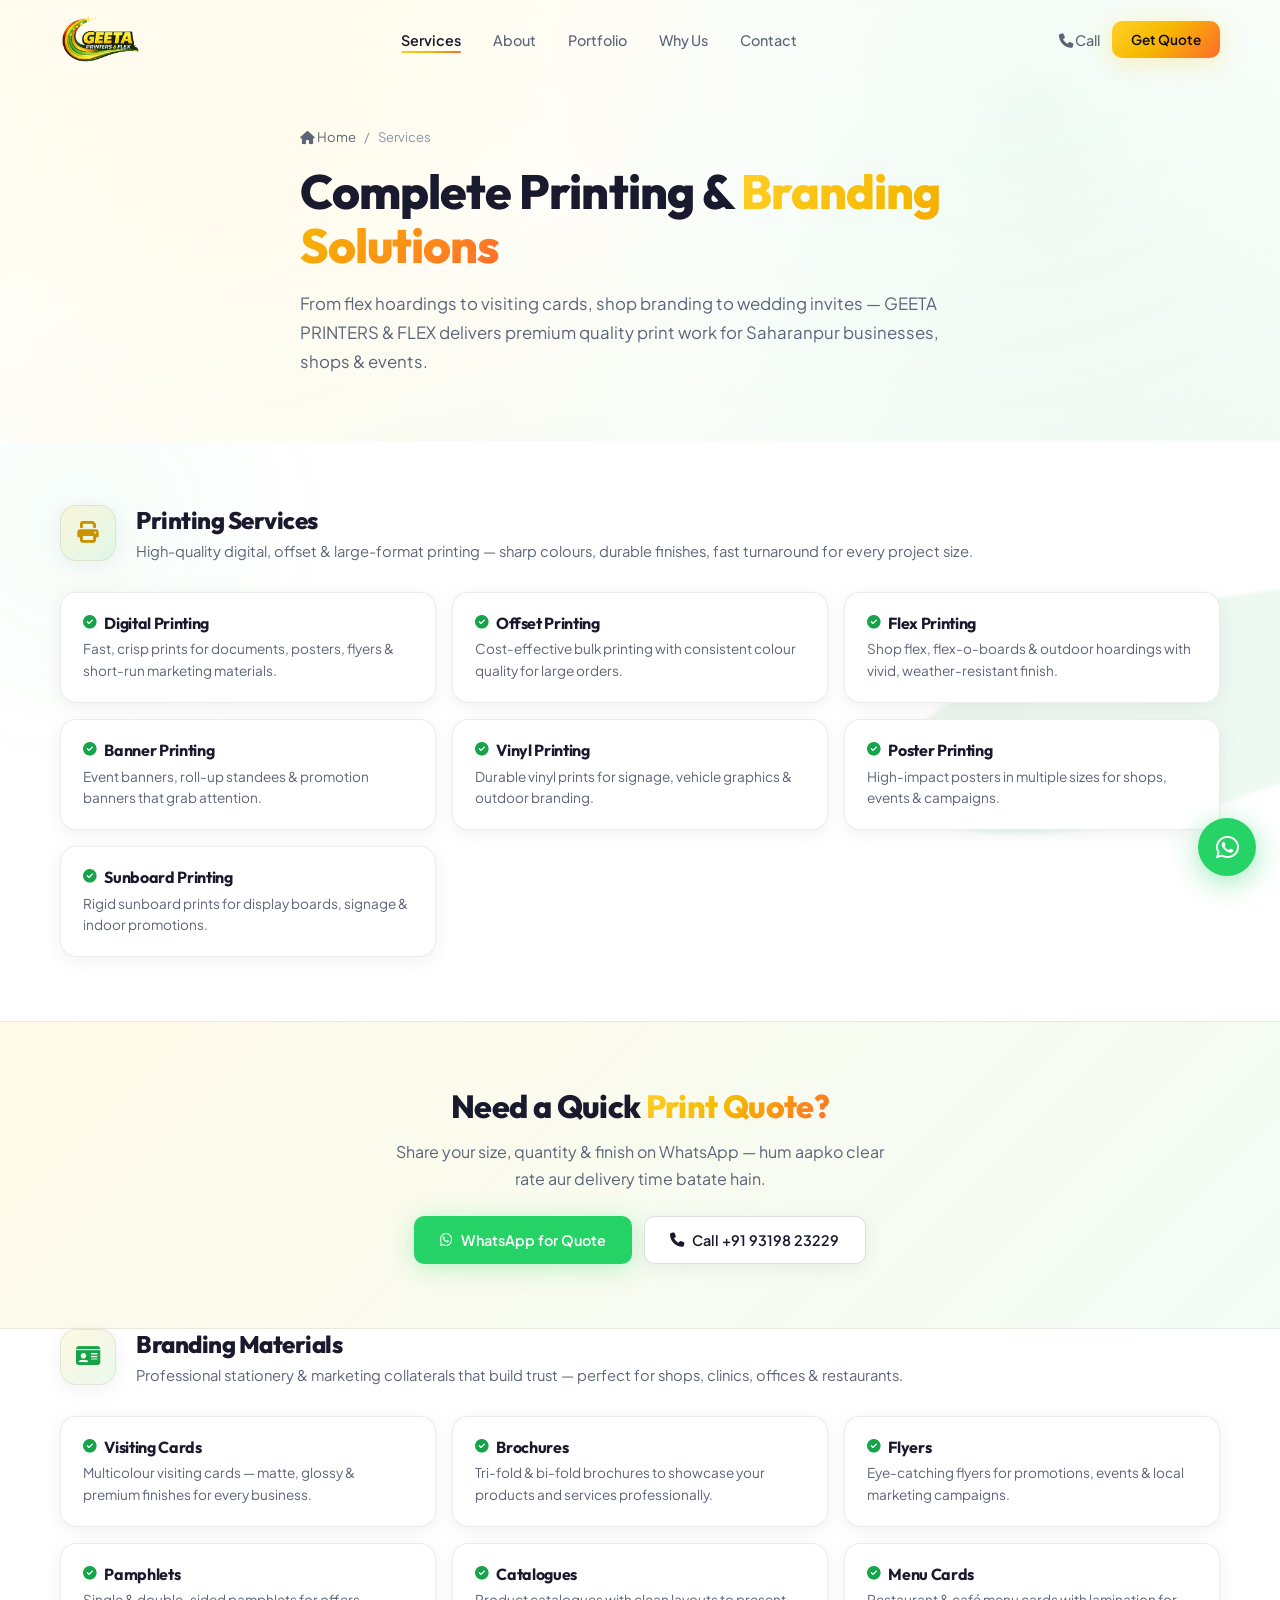
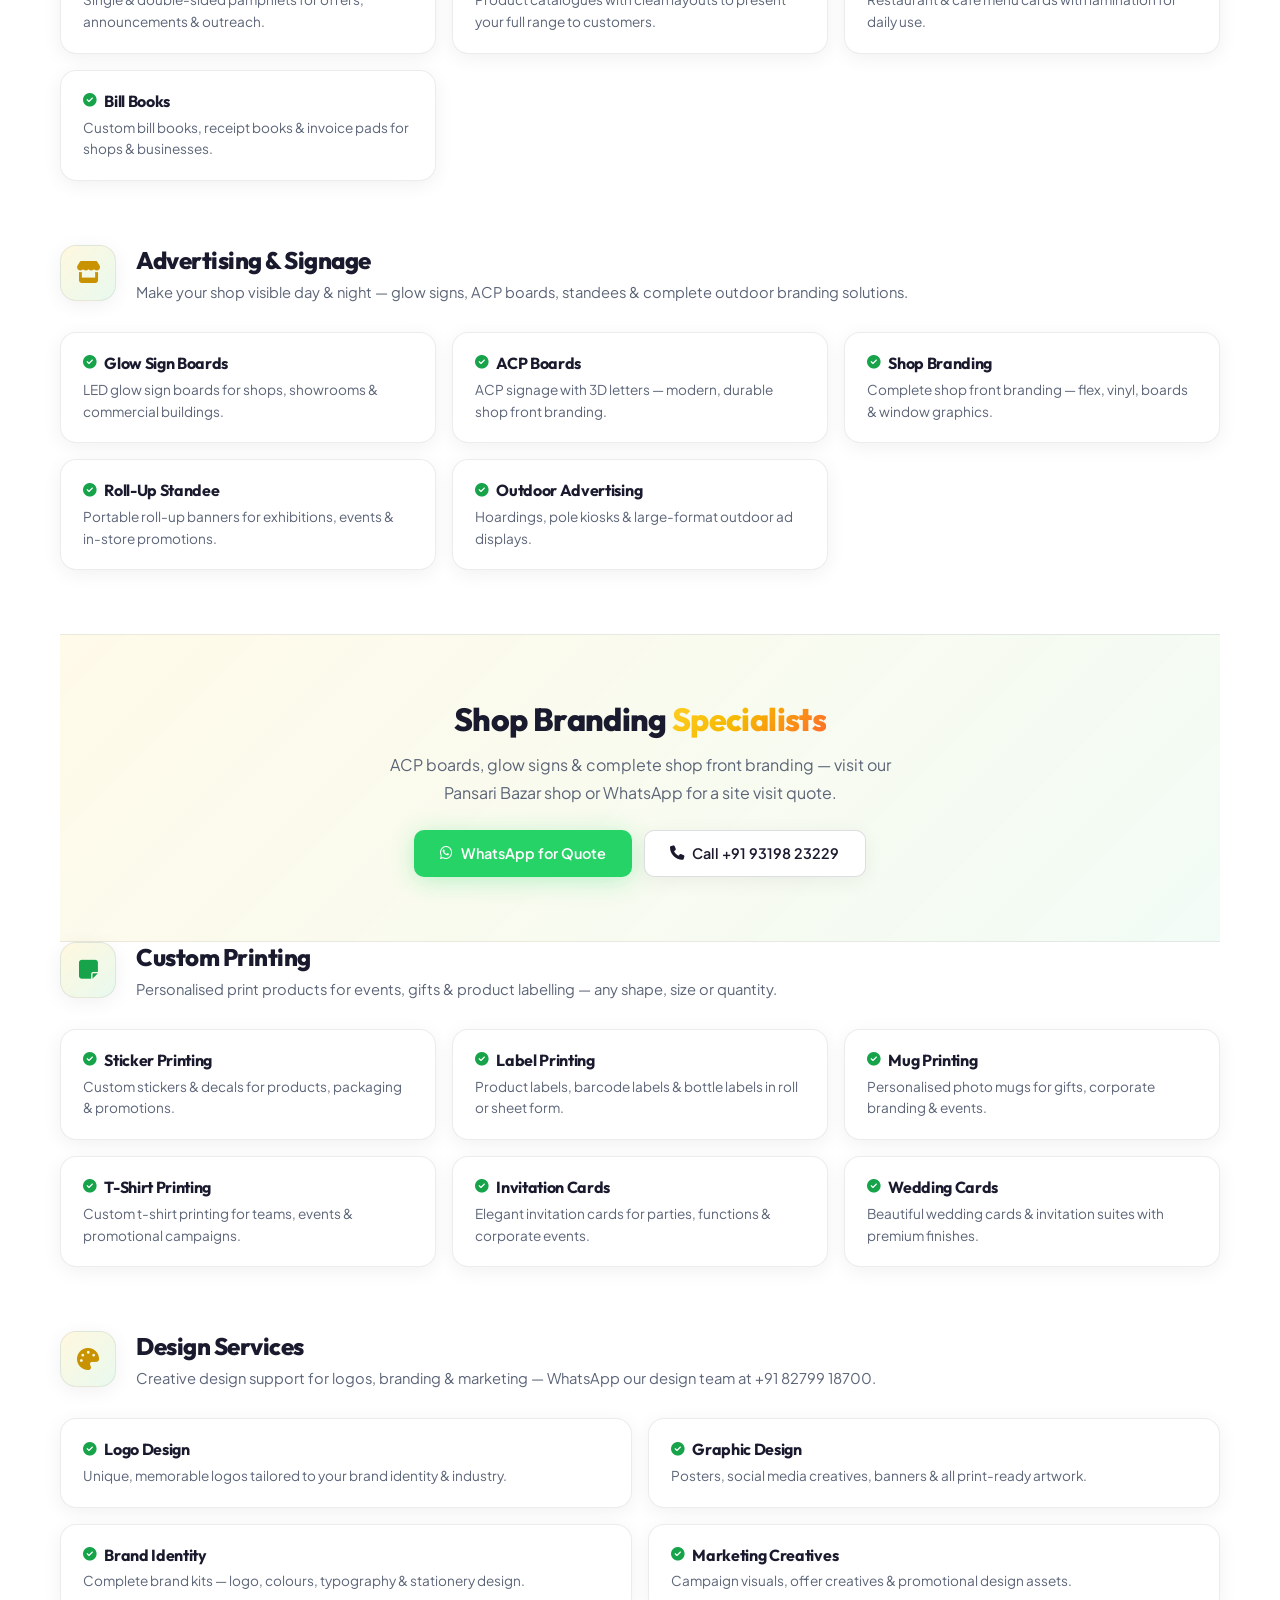
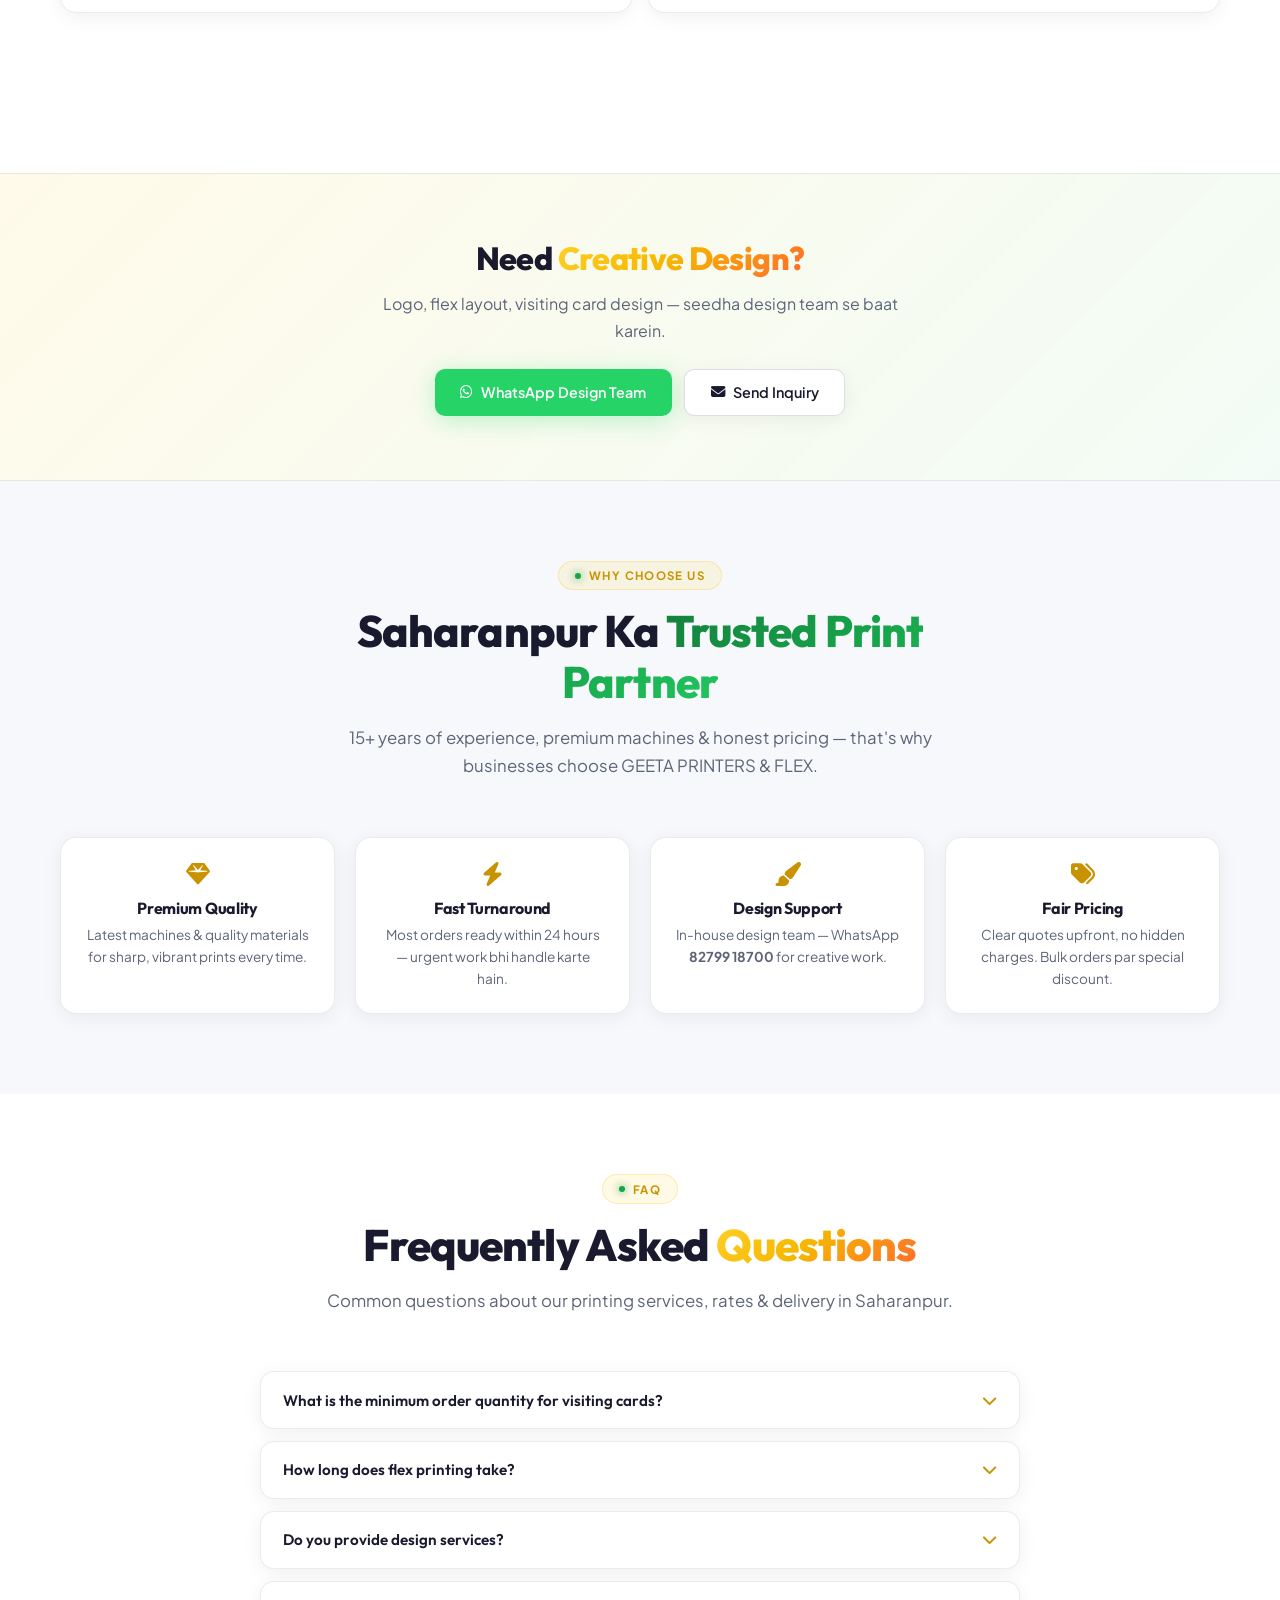
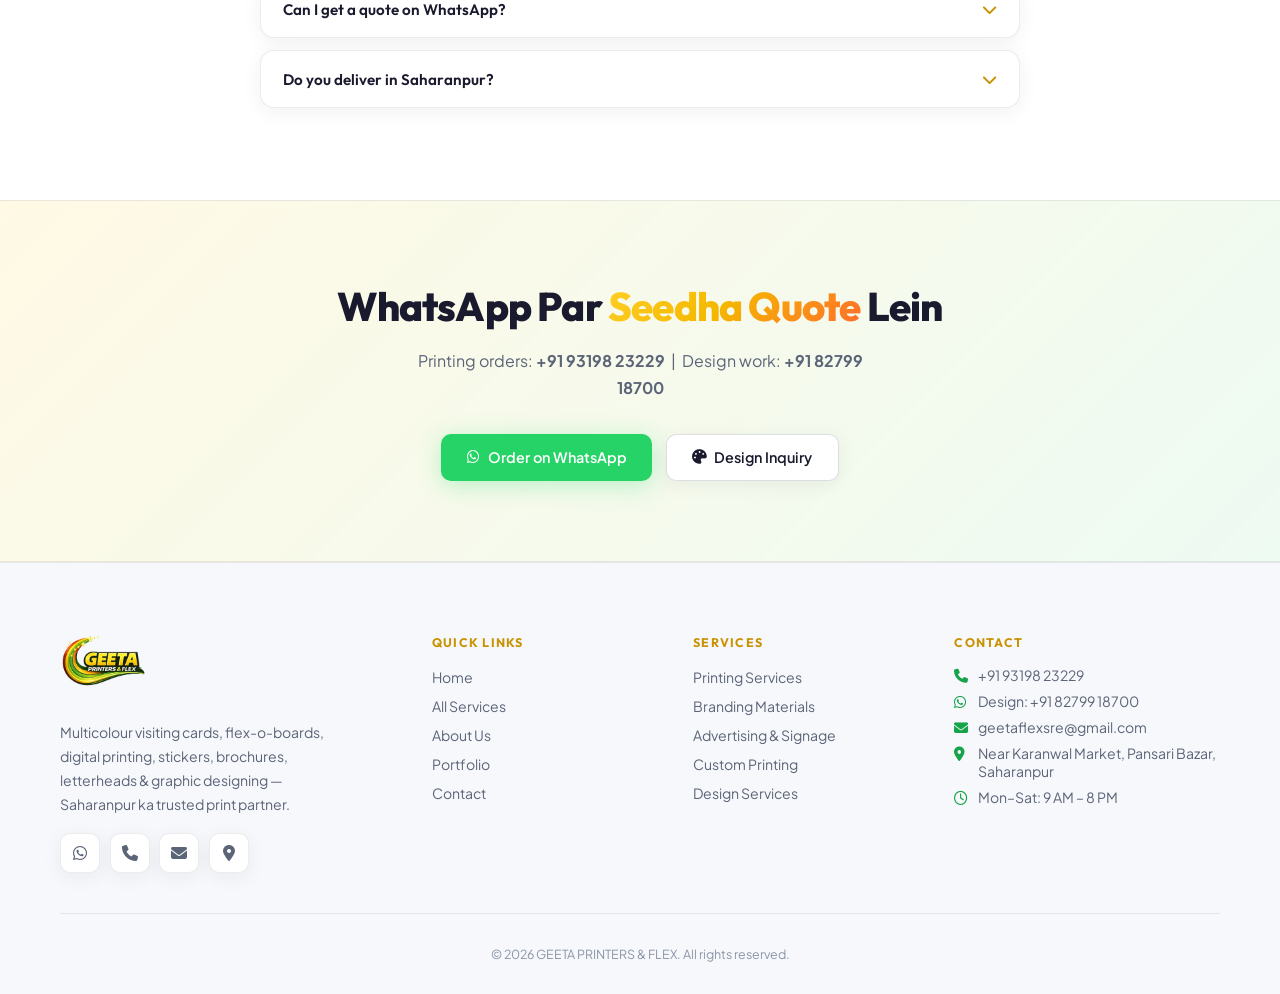
==== services.html @ 301030ce "updated website desifn" ====
<!DOCTYPE html>
<html lang="en">
<head>
  <meta charset="UTF-8">
  <meta name="viewport" content="width=device-width, initial-scale=1.0">
  <title>All Services — GEETA PRINTERS &amp; FLEX | Saharanpur</title>
  <meta name="description" content="Complete printing &amp; branding solutions in Saharanpur — flex, digital, visiting cards, banners, signage, stickers, design &amp; more. GEETA PRINTERS &amp; FLEX, Pansari Bazar.">

  <link rel="preconnect" href="https://fonts.googleapis.com">
  <link rel="preconnect" href="https://fonts.gstatic.com" crossorigin>
  <link href="https://fonts.googleapis.com/css2?family=Outfit:wght@500;600;700;800&family=Plus+Jakarta+Sans:ital,wght@0,400;0,500;0,600;0,700;1,400&display=swap" rel="stylesheet">
  <link rel="stylesheet" href="https://cdnjs.cloudflare.com/ajax/libs/font-awesome/6.5.0/css/all.min.css">
  <link rel="stylesheet" href="css/style.css">
</head>
<body>

  <div class="bg-effects" aria-hidden="true">
    <div class="bg-orb bg-orb--yellow"></div>
    <div class="bg-orb bg-orb--green"></div>
    <div class="bg-swoosh"></div>
  </div>

  <a href="https://wa.me/919319823229?text=Namaste!%20Mujhe%20printing%20ka%20rate%20chahiye." class="whatsapp-float" target="_blank" rel="noopener" aria-label="Chat on WhatsApp">
    <i class="fab fa-whatsapp"></i>
  </a>

  <div class="mobile-menu" id="mobileMenu">
    <button class="mobile-menu__close" id="closeMenu" aria-label="Close menu">
      <i class="fas fa-times"></i>
    </button>
    <a href="services.html" onclick="closeMobileMenu()">All Services</a>
    <a href="index.html#about" onclick="closeMobileMenu()">About</a>
    <a href="index.html#gallery" onclick="closeMobileMenu()">Portfolio</a>
    <a href="index.html#why" onclick="closeMobileMenu()">Why Us</a>
    <a href="index.html#contact" onclick="closeMobileMenu()">Contact</a>
    <a href="tel:+919319823229" class="btn btn-primary"><i class="fas fa-phone"></i> Call Now</a>
  </div>

  <nav class="navbar" id="navbar">
    <div class="container navbar__inner">
      <a href="index.html" class="navbar__logo">
        <span class="navbar__logo-mark">
          <img src="geeta-logo.png" alt="GEETA PRINTERS &amp; FLEX">
        </span>
      </a>

      <ul class="navbar__links">
        <li><a href="services.html" class="nav-link active">Services</a></li>
        <li><a href="index.html#about" class="nav-link">About</a></li>
        <li><a href="index.html#gallery" class="nav-link">Portfolio</a></li>
        <li><a href="index.html#why" class="nav-link">Why Us</a></li>
        <li><a href="index.html#contact" class="nav-link">Contact</a></li>
      </ul>

      <div class="navbar__actions">
        <a href="tel:+919319823229" class="nav-link"><i class="fas fa-phone"></i> Call</a>
        <a href="index.html#contact" class="btn btn-primary btn-sm">Get Quote</a>
      </div>

      <button class="menu-toggle" id="menuToggle" aria-label="Open menu">
        <i class="fas fa-bars"></i>
      </button>
    </div>
  </nav>

  <header class="page-hero">
    <div class="container page-hero__inner reveal">
      <nav class="breadcrumb" aria-label="Breadcrumb">
        <a href="index.html"><i class="fas fa-home"></i> Home</a>
        <span>/</span>
        <span>Services</span>
      </nav>
      <h1 class="page-hero__title font-heading">Complete Printing &amp; <span class="text-gradient">Branding Solutions</span></h1>
      <p class="page-hero__desc">From flex hoardings to visiting cards, shop branding to wedding invites — GEETA PRINTERS &amp; FLEX delivers premium quality print work for Saharanpur businesses, shops &amp; events.</p>
    </div>
  </header>

  <main class="services-page">
    <div class="container">

      <section class="service-category reveal" id="printing">
        <div class="service-category__header">
          <div class="service-category__icon"><i class="fas fa-print"></i></div>
          <div>
            <h2 class="font-heading">Printing Services</h2>
            <p class="service-category__desc">High-quality digital, offset &amp; large-format printing — sharp colours, durable finishes, fast turnaround for every project size.</p>
          </div>
        </div>
        <div class="service-list-grid service-list-grid--3">
          <article class="service-item-card">
            <h3><i class="fas fa-circle-check"></i> Digital Printing</h3>
            <p>Fast, crisp prints for documents, posters, flyers &amp; short-run marketing materials.</p>
          </article>
          <article class="service-item-card">
            <h3><i class="fas fa-circle-check"></i> Offset Printing</h3>
            <p>Cost-effective bulk printing with consistent colour quality for large orders.</p>
          </article>
          <article class="service-item-card">
            <h3><i class="fas fa-circle-check"></i> Flex Printing</h3>
            <p>Shop flex, flex-o-boards &amp; outdoor hoardings with vivid, weather-resistant finish.</p>
          </article>
          <article class="service-item-card">
            <h3><i class="fas fa-circle-check"></i> Banner Printing</h3>
            <p>Event banners, roll-up standees &amp; promotion banners that grab attention.</p>
          </article>
          <article class="service-item-card">
            <h3><i class="fas fa-circle-check"></i> Vinyl Printing</h3>
            <p>Durable vinyl prints for signage, vehicle graphics &amp; outdoor branding.</p>
          </article>
          <article class="service-item-card">
            <h3><i class="fas fa-circle-check"></i> Poster Printing</h3>
            <p>High-impact posters in multiple sizes for shops, events &amp; campaigns.</p>
          </article>
          <article class="service-item-card">
            <h3><i class="fas fa-circle-check"></i> Sunboard Printing</h3>
            <p>Rigid sunboard prints for display boards, signage &amp; indoor promotions.</p>
          </article>
        </div>
      </section>

    </div>

    <section class="inline-cta">
      <div class="container reveal">
        <h2 class="font-heading">Need a Quick <span class="text-gradient">Print Quote?</span></h2>
        <p>Share your size, quantity &amp; finish on WhatsApp — hum aapko clear rate aur delivery time batate hain.</p>
        <div class="inline-cta__actions">
          <a href="https://wa.me/919319823229?text=Namaste!%20Mujhe%20printing%20ka%20rate%20chahiye." class="btn btn-whatsapp" target="_blank" rel="noopener">
            <i class="fab fa-whatsapp"></i> WhatsApp for Quote
          </a>
          <a href="tel:+919319823229" class="btn btn-outline"><i class="fas fa-phone"></i> Call +91 93198 23229</a>
        </div>
      </div>
    </section>
    <div class="container">

      <section class="service-category reveal" id="branding">
        <div class="service-category__header">
          <div class="service-category__icon service-category__icon--green"><i class="fas fa-id-card"></i></div>
          <div>
            <h2 class="font-heading">Branding Materials</h2>
            <p class="service-category__desc">Professional stationery &amp; marketing collaterals that build trust — perfect for shops, clinics, offices &amp; restaurants.</p>
          </div>
        </div>
        <div class="service-list-grid service-list-grid--3">
          <article class="service-item-card">
            <h3><i class="fas fa-circle-check"></i> Visiting Cards</h3>
            <p>Multicolour visiting cards — matte, glossy &amp; premium finishes for every business.</p>
          </article>
          <article class="service-item-card">
            <h3><i class="fas fa-circle-check"></i> Brochures</h3>
            <p>Tri-fold &amp; bi-fold brochures to showcase your products and services professionally.</p>
          </article>
          <article class="service-item-card">
            <h3><i class="fas fa-circle-check"></i> Flyers</h3>
            <p>Eye-catching flyers for promotions, events &amp; local marketing campaigns.</p>
          </article>
          <article class="service-item-card">
            <h3><i class="fas fa-circle-check"></i> Pamphlets</h3>
            <p>Single &amp; double-sided pamphlets for offers, announcements &amp; outreach.</p>
          </article>
          <article class="service-item-card">
            <h3><i class="fas fa-circle-check"></i> Catalogues</h3>
            <p>Product catalogues with clean layouts to present your full range to customers.</p>
          </article>
          <article class="service-item-card">
            <h3><i class="fas fa-circle-check"></i> Menu Cards</h3>
            <p>Restaurant &amp; café menu cards with lamination for daily use.</p>
          </article>
          <article class="service-item-card">
            <h3><i class="fas fa-circle-check"></i> Bill Books</h3>
            <p>Custom bill books, receipt books &amp; invoice pads for shops &amp; businesses.</p>
          </article>
        </div>
      </section>

      <section class="service-category reveal" id="signage">
        <div class="service-category__header">
          <div class="service-category__icon"><i class="fas fa-store"></i></div>
          <div>
            <h2 class="font-heading">Advertising &amp; Signage</h2>
            <p class="service-category__desc">Make your shop visible day &amp; night — glow signs, ACP boards, standees &amp; complete outdoor branding solutions.</p>
          </div>
        </div>
        <div class="service-list-grid service-list-grid--3">
          <article class="service-item-card">
            <h3><i class="fas fa-circle-check"></i> Glow Sign Boards</h3>
            <p>LED glow sign boards for shops, showrooms &amp; commercial buildings.</p>
          </article>
          <article class="service-item-card">
            <h3><i class="fas fa-circle-check"></i> ACP Boards</h3>
            <p>ACP signage with 3D letters — modern, durable shop front branding.</p>
          </article>
          <article class="service-item-card">
            <h3><i class="fas fa-circle-check"></i> Shop Branding</h3>
            <p>Complete shop front branding — flex, vinyl, boards &amp; window graphics.</p>
          </article>
          <article class="service-item-card">
            <h3><i class="fas fa-circle-check"></i> Roll-Up Standee</h3>
            <p>Portable roll-up banners for exhibitions, events &amp; in-store promotions.</p>
          </article>
          <article class="service-item-card">
            <h3><i class="fas fa-circle-check"></i> Outdoor Advertising</h3>
            <p>Hoardings, pole kiosks &amp; large-format outdoor ad displays.</p>
          </article>
        </div>
      </section>

    <section class="inline-cta">
      <div class="container reveal">
        <h2 class="font-heading">Shop Branding <span class="text-gradient">Specialists</span></h2>
        <p>ACP boards, glow signs &amp; complete shop front branding — visit our Pansari Bazar shop or WhatsApp for a site visit quote.</p>
        <div class="inline-cta__actions">
          <a href="https://wa.me/919319823229?text=Namaste!%20Mujhe%20printing%20ka%20rate%20chahiye." class="btn btn-whatsapp" target="_blank" rel="noopener">
            <i class="fab fa-whatsapp"></i> WhatsApp for Quote
          </a>
          <a href="tel:+919319823229" class="btn btn-outline"><i class="fas fa-phone"></i> Call +91 93198 23229</a>
        </div>
      </div>
    </section>

      <section class="service-category reveal" id="custom">
        <div class="service-category__header">
          <div class="service-category__icon service-category__icon--green"><i class="fas fa-sticky-note"></i></div>
          <div>
            <h2 class="font-heading">Custom Printing</h2>
            <p class="service-category__desc">Personalised print products for events, gifts &amp; product labelling — any shape, size or quantity.</p>
          </div>
        </div>
        <div class="service-list-grid service-list-grid--3">
          <article class="service-item-card">
            <h3><i class="fas fa-circle-check"></i> Sticker Printing</h3>
            <p>Custom stickers &amp; decals for products, packaging &amp; promotions.</p>
          </article>
          <article class="service-item-card">
            <h3><i class="fas fa-circle-check"></i> Label Printing</h3>
            <p>Product labels, barcode labels &amp; bottle labels in roll or sheet form.</p>
          </article>
          <article class="service-item-card">
            <h3><i class="fas fa-circle-check"></i> Mug Printing</h3>
            <p>Personalised photo mugs for gifts, corporate branding &amp; events.</p>
          </article>
          <article class="service-item-card">
            <h3><i class="fas fa-circle-check"></i> T-Shirt Printing</h3>
            <p>Custom t-shirt printing for teams, events &amp; promotional campaigns.</p>
          </article>
          <article class="service-item-card">
            <h3><i class="fas fa-circle-check"></i> Invitation Cards</h3>
            <p>Elegant invitation cards for parties, functions &amp; corporate events.</p>
          </article>
          <article class="service-item-card">
            <h3><i class="fas fa-circle-check"></i> Wedding Cards</h3>
            <p>Beautiful wedding cards &amp; invitation suites with premium finishes.</p>
          </article>
        </div>
      </section>

      <section class="service-category reveal" id="design">
        <div class="service-category__header">
          <div class="service-category__icon"><i class="fas fa-palette"></i></div>
          <div>
            <h2 class="font-heading">Design Services</h2>
            <p class="service-category__desc">Creative design support for logos, branding &amp; marketing — WhatsApp our design team at +91 82799 18700.</p>
          </div>
        </div>
        <div class="service-list-grid">
          <article class="service-item-card">
            <h3><i class="fas fa-circle-check"></i> Logo Design</h3>
            <p>Unique, memorable logos tailored to your brand identity &amp; industry.</p>
          </article>
          <article class="service-item-card">
            <h3><i class="fas fa-circle-check"></i> Graphic Design</h3>
            <p>Posters, social media creatives, banners &amp; all print-ready artwork.</p>
          </article>
          <article class="service-item-card">
            <h3><i class="fas fa-circle-check"></i> Brand Identity</h3>
            <p>Complete brand kits — logo, colours, typography &amp; stationery design.</p>
          </article>
          <article class="service-item-card">
            <h3><i class="fas fa-circle-check"></i> Marketing Creatives</h3>
            <p>Campaign visuals, offer creatives &amp; promotional design assets.</p>
          </article>
        </div>
      </section>

    </div>
  </main>

    <section class="inline-cta">
      <div class="container reveal">
        <h2 class="font-heading">Need <span class="text-gradient">Creative Design?</span></h2>
        <p>Logo, flex layout, visiting card design — seedha design team se baat karein.</p>
        <div class="inline-cta__actions">
          <a href="https://wa.me/918279918700?text=Namaste!%20Mujhe%20designing%20ka%20kaam%20chahiye." class="btn btn-whatsapp" target="_blank" rel="noopener">
            <i class="fab fa-whatsapp"></i> WhatsApp Design Team
          </a>
          <a href="index.html#contact" class="btn btn-outline"><i class="fas fa-envelope"></i> Send Inquiry</a>
        </div>
      </div>
    </section>

  <section class="why-compact" id="why-us">
    <div class="container">
      <div class="section-header reveal">
        <span class="section-tag">Why Choose Us</span>
        <h2 class="font-heading">Saharanpur Ka <span class="text-gradient-green">Trusted Print Partner</span></h2>
        <p>15+ years of experience, premium machines &amp; honest pricing — that's why businesses choose GEETA PRINTERS &amp; FLEX.</p>
      </div>
      <div class="why-compact__grid">
        <div class="why-compact__item reveal">
          <i class="fas fa-gem"></i>
          <h3>Premium Quality</h3>
          <p>Latest machines &amp; quality materials for sharp, vibrant prints every time.</p>
        </div>
        <div class="why-compact__item reveal reveal-delay-1">
          <i class="fas fa-bolt"></i>
          <h3>Fast Turnaround</h3>
          <p>Most orders ready within 24 hours — urgent work bhi handle karte hain.</p>
        </div>
        <div class="why-compact__item reveal reveal-delay-2">
          <i class="fas fa-paint-brush"></i>
          <h3>Design Support</h3>
          <p>In-house design team — WhatsApp <strong>82799 18700</strong> for creative work.</p>
        </div>
        <div class="why-compact__item reveal reveal-delay-3">
          <i class="fas fa-tags"></i>
          <h3>Fair Pricing</h3>
          <p>Clear quotes upfront, no hidden charges. Bulk orders par special discount.</p>
        </div>
      </div>
    </div>
  </section>

  <section class="faq-section" id="faq">
    <div class="container">
      <div class="section-header reveal">
        <span class="section-tag">FAQ</span>
        <h2 class="font-heading">Frequently Asked <span class="text-gradient">Questions</span></h2>
        <p>Common questions about our printing services, rates &amp; delivery in Saharanpur.</p>
      </div>
      <div class="faq-list">
        <div class="faq-item reveal">
          <button class="faq-item__question" type="button">
            What is the minimum order quantity for visiting cards?
            <i class="fas fa-chevron-down"></i>
          </button>
          <div class="faq-item__answer">
            <p>Visiting cards usually start from 100 pieces. Bulk orders get better per-piece rates — WhatsApp us your design &amp; quantity for an exact quote.</p>
          </div>
        </div>
        <div class="faq-item reveal reveal-delay-1">
          <button class="faq-item__question" type="button">
            How long does flex printing take?
            <i class="fas fa-chevron-down"></i>
          </button>
          <div class="faq-item__answer">
            <p>Most flex &amp; banner orders are ready within 24–48 hours depending on size. Urgent orders ke liye call karein — hum try karte hain same-day delivery.</p>
          </div>
        </div>
        <div class="faq-item reveal reveal-delay-2">
          <button class="faq-item__question" type="button">
            Do you provide design services?
            <i class="fas fa-chevron-down"></i>
          </button>
          <div class="faq-item__answer">
            <p>Haan! Logo, flex, visiting card &amp; social media creatives — design team se seedha WhatsApp par baat karein: <strong>+91 82799 18700</strong>.</p>
          </div>
        </div>
        <div class="faq-item reveal">
          <button class="faq-item__question" type="button">
            Can I get a quote on WhatsApp?
            <i class="fas fa-chevron-down"></i>
          </button>
          <div class="faq-item__answer">
            <p>Bilkul! Size, quantity aur finish bata dein — hum clear rate aur delivery time WhatsApp par reply karte hain. Orders ke liye <strong>+91 93198 23229</strong> par message karein.</p>
          </div>
        </div>
        <div class="faq-item reveal reveal-delay-1">
          <button class="faq-item__question" type="button">
            Do you deliver in Saharanpur?
            <i class="fas fa-chevron-down"></i>
          </button>
          <div class="faq-item__answer">
            <p>Yes — shop se pickup ya local delivery available hai. Address: Near Karanwal Market, Pansari Bazar, Saharanpur.</p>
          </div>
        </div>
      </div>
    </div>
  </section>

  <section class="cta-banner">
    <div class="container reveal">
      <h2 class="font-heading">WhatsApp Par <span class="text-gradient">Seedha Quote</span> Lein</h2>
      <p>Printing orders: <strong>+91 93198 23229</strong> &nbsp;|&nbsp; Design work: <strong>+91 82799 18700</strong></p>
      <div class="cta-banner__actions">
        <a href="https://wa.me/919319823229?text=Namaste!%20Mujhe%20printing%20ka%20rate%20chahiye." class="btn btn-whatsapp" target="_blank" rel="noopener">
          <i class="fab fa-whatsapp"></i> Order on WhatsApp
        </a>
        <a href="https://wa.me/918279918700?text=Namaste!%20Mujhe%20designing%20ka%20kaam%20chahiye." class="btn btn-outline" target="_blank" rel="noopener">
          <i class="fas fa-palette"></i> Design Inquiry
        </a>
      </div>
    </div>
  </section>

  <footer class="footer">
    <div class="container">
      <div class="footer__grid">
        <div class="footer__brand">
          <img src="geeta-logo.png" alt="GEETA PRINTERS &amp; FLEX">
          <p>Multicolour visiting cards, flex-o-boards, digital printing, stickers, brochures, letterheads &amp; graphic designing — Saharanpur ka trusted print partner.</p>
          <div class="footer__social">
            <a href="https://wa.me/919319823229?text=Namaste!%20Mujhe%20printing%20ka%20rate%20chahiye." target="_blank" rel="noopener" aria-label="WhatsApp"><i class="fab fa-whatsapp"></i></a>
            <a href="tel:+919319823229" aria-label="Call us"><i class="fas fa-phone"></i></a>
            <a href="mailto:geetaflexsre@gmail.com" aria-label="Email us"><i class="fas fa-envelope"></i></a>
            <a href="https://maps.google.com/?q=Near+Karanwal+Market,+Pansari+Bazar,+Saharanpur" target="_blank" rel="noopener" aria-label="Find us on Google Maps"><i class="fas fa-map-marker-alt"></i></a>
          </div>
        </div>
        <div>
          <h5 class="footer__heading">Quick Links</h5>
          <ul class="footer__links">
            <li><a href="index.html">Home</a></li>
            <li><a href="services.html">All Services</a></li>
            <li><a href="index.html#about">About Us</a></li>
            <li><a href="index.html#gallery">Portfolio</a></li>
            <li><a href="index.html#contact">Contact</a></li>
          </ul>
        </div>
        <div>
          <h5 class="footer__heading">Services</h5>
          <ul class="footer__links">
            <li><a href="services.html#printing">Printing Services</a></li>
            <li><a href="services.html#branding">Branding Materials</a></li>
            <li><a href="services.html#signage">Advertising &amp; Signage</a></li>
            <li><a href="services.html#custom">Custom Printing</a></li>
            <li><a href="services.html#design">Design Services</a></li>
          </ul>
        </div>
        <div class="footer__contact">
          <h5 class="footer__heading">Contact</h5>
          <p><i class="fas fa-phone"></i> <a href="tel:+919319823229">+91 93198 23229</a></p>
          <p><i class="fab fa-whatsapp"></i> <a href="https://wa.me/918279918700" target="_blank" rel="noopener">Design: +91 82799 18700</a></p>
          <p><i class="fas fa-envelope"></i> <a href="mailto:geetaflexsre@gmail.com">geetaflexsre@gmail.com</a></p>
          <p><i class="fas fa-location-dot"></i> Near Karanwal Market, Pansari Bazar, Saharanpur</p>
          <p><i class="far fa-clock"></i> Mon–Sat: 9 AM – 8 PM</p>
        </div>
      </div>
      <div class="footer__bottom">
        © 2026 GEETA PRINTERS &amp; FLEX. All rights reserved.
      </div>
    </div>
  </footer>

  <script src="js/main.js"></script>
</body>
</html>
---- css/style.css ----
/* GEETA PRINTERS & FLEX — Premium Light Theme */

:root {
  --bg-page: #ffffff;
  --bg-soft: #f6f8fb;
  --bg-muted: #eef1f6;
  --bg-card: #ffffff;
  --bg-elevated: #f8fafc;
  --bg-glass: rgba(255, 255, 255, 0.92);
  --bg-dark: var(--bg-soft);

  --yellow: #f5b800;
  --yellow-bright: #ffd028;
  --yellow-deep: #c99200;
  --orange: #ff6b2c;
  --green: #16a34a;
  --green-bright: #22c55e;
  --green-deep: #15803d;

  --gradient-brand: linear-gradient(135deg, var(--yellow-bright) 0%, var(--yellow) 45%, var(--orange) 100%);
  --gradient-green: linear-gradient(135deg, var(--green-deep) 0%, var(--green) 50%, var(--green-bright) 100%);
  --gradient-hero: linear-gradient(165deg, #fffdf5 0%, #ffffff 42%, #f4fbf6 100%);

  --text-primary: #1a1a2e;
  --text-muted: #5c6578;
  --text-soft: #8b95a8;
  --text-white: #ffffff;

  --border: rgba(15, 23, 42, 0.08);
  --border-glow: rgba(245, 184, 0, 0.35);
  --shadow-soft: 0 4px 20px rgba(15, 23, 42, 0.06);
  --shadow-medium: 0 12px 40px rgba(15, 23, 42, 0.08);
  --shadow-glow-yellow: 0 12px 36px rgba(245, 184, 0, 0.16);
  --shadow-glow-green: 0 12px 36px rgba(34, 197, 94, 0.12);

  --radius-sm: 10px;
  --radius-md: 16px;
  --radius-lg: 24px;
  --radius-xl: 32px;

  --nav-height: 80px;
  --transition: 0.35s cubic-bezier(0.4, 0, 0.2, 1);
}

*, *::before, *::after { box-sizing: border-box; }

.hidden { display: none !important; }

html {
  scroll-behavior: smooth;
  scroll-padding-top: var(--nav-height);
}

body {
  margin: 0;
  font-family: 'Plus Jakarta Sans', system-ui, sans-serif;
  background: var(--bg-page);
  color: var(--text-primary);
  font-feature-settings: 'kern' 1, 'liga' 1;
  -webkit-font-smoothing: antialiased;
  overflow-x: hidden;
}

h1, h2, h3, h4, h5, h6, .font-heading {
  font-family: 'Outfit', system-ui, sans-serif;
  letter-spacing: -0.02em;
}

img { max-width: 100%; display: block; }
a { color: inherit; }

.container {
  width: 100%;
  max-width: 1200px;
  margin: 0 auto;
  padding: 0 1.25rem;
}

/* ── Background Effects ── */
.bg-effects {
  position: fixed;
  inset: 0;
  pointer-events: none;
  z-index: 0;
  overflow: hidden;
}

.bg-orb {
  position: absolute;
  border-radius: 50%;
  filter: blur(90px);
  opacity: 0.45;
  animation: floatOrb 18s ease-in-out infinite;
}

.bg-orb--yellow {
  width: 480px;
  height: 480px;
  background: radial-gradient(circle, rgba(255, 208, 40, 0.22) 0%, transparent 70%);
  top: -120px;
  right: -100px;
}

.bg-orb--green {
  width: 400px;
  height: 400px;
  background: radial-gradient(circle, rgba(34, 197, 94, 0.16) 0%, transparent 70%);
  bottom: 20%;
  left: -120px;
  animation-delay: -6s;
}

.bg-swoosh {
  position: absolute;
  width: 600px;
  height: 200px;
  bottom: 10%;
  right: -200px;
  opacity: 0.08;
  background: var(--gradient-green);
  border-radius: 50%;
  transform: rotate(-15deg);
  filter: blur(2px);
}

@keyframes floatOrb {
  0%, 100% { transform: translate(0, 0) scale(1); }
  33% { transform: translate(30px, -20px) scale(1.05); }
  66% { transform: translate(-20px, 15px) scale(0.95); }
}

/* ── Navbar ── */
.navbar {
  position: fixed;
  top: 0;
  left: 0;
  right: 0;
  z-index: 1000;
  height: var(--nav-height);
  display: flex;
  align-items: center;
  transition: var(--transition);
  background: transparent;
  border-bottom: 1px solid transparent;
}

.navbar.scrolled {
  background: rgba(255, 255, 255, 0.92);
  backdrop-filter: blur(20px);
  -webkit-backdrop-filter: blur(20px);
  border-bottom-color: var(--border);
  box-shadow: var(--shadow-soft);
}

.navbar__inner {
  display: flex;
  align-items: center;
  justify-content: space-between;
  width: 100%;
}

.navbar__logo {
  display: flex;
  align-items: center;
  gap: 0.75rem;
  text-decoration: none;
}

.navbar__logo-mark {
  display: flex;
  align-items: center;
}

.navbar__logo img {
  height: 48px;
  width: auto;
  object-fit: contain;
}

.navbar__links {
  display: none;
  align-items: center;
  gap: 2rem;
  list-style: none;
  margin: 0;
  padding: 0;
}

.nav-link {
  position: relative;
  font-size: 0.9rem;
  font-weight: 500;
  color: var(--text-muted);
  text-decoration: none;
  transition: color 0.25s;
}

.nav-link::after {
  content: '';
  position: absolute;
  bottom: -4px;
  left: 0;
  width: 0;
  height: 2px;
  background: var(--gradient-brand);
  border-radius: 2px;
  transition: width 0.3s ease;
}

.nav-link:hover {
  color: var(--text-primary);
}

.nav-link:hover::after { width: 100%; }

.navbar__actions {
  display: none;
  align-items: center;
  gap: 0.75rem;
}

.menu-toggle {
  display: flex;
  align-items: center;
  justify-content: center;
  width: 44px;
  height: 44px;
  background: var(--bg-soft);
  border: 1px solid var(--border);
  border-radius: var(--radius-sm);
  color: var(--text-primary);
  font-size: 1.1rem;
  cursor: pointer;
  transition: var(--transition);
}

.menu-toggle:hover {
  background: rgba(255, 208, 40, 0.12);
  border-color: var(--border-glow);
}

/* Mobile Menu */
.mobile-menu {
  position: fixed;
  inset: 0;
  z-index: 9999;
  background: rgba(255, 255, 255, 0.98);
  backdrop-filter: blur(24px);
  display: flex;
  flex-direction: column;
  align-items: center;
  justify-content: center;
  gap: 1.75rem;
  transform: translateX(100%);
  transition: transform 0.4s cubic-bezier(0.4, 0, 0.2, 1);
}

.mobile-menu.open { transform: translateX(0); }

.mobile-menu a {
  font-family: 'Outfit', sans-serif;
  font-size: 1.35rem;
  font-weight: 600;
  text-decoration: none;
  color: var(--text-primary);
  transition: color 0.2s;
}

.mobile-menu a:hover { color: var(--yellow-deep); }

.mobile-menu__close {
  position: absolute;
  top: 1.25rem;
  right: 1.25rem;
  width: 44px;
  height: 44px;
  background: var(--bg-soft);
  border: 1px solid var(--border);
  border-radius: var(--radius-sm);
  color: var(--text-primary);
  font-size: 1.2rem;
  cursor: pointer;
}

/* ── Buttons ── */
.btn {
  display: inline-flex;
  align-items: center;
  justify-content: center;
  gap: 0.5rem;
  padding: 0.85rem 1.6rem;
  border-radius: var(--radius-sm);
  font-weight: 600;
  font-size: 0.9rem;
  text-decoration: none;
  border: none;
  cursor: pointer;
  transition: var(--transition);
  font-family: inherit;
  white-space: nowrap;
}

.btn-primary {
  background: var(--gradient-brand);
  color: #0a0a0a;
  box-shadow: 0 4px 24px rgba(255, 208, 40, 0.3);
  position: relative;
  overflow: hidden;
}

.btn-primary::before {
  content: '';
  position: absolute;
  inset: 0;
  background: linear-gradient(135deg, transparent 40%, rgba(255, 255, 255, 0.3) 50%, transparent 60%);
  transform: translateX(-100%);
  transition: transform 0.6s;
}

.btn-primary:hover {
  transform: translateY(-2px);
  box-shadow: 0 8px 32px rgba(255, 208, 40, 0.45);
}

.btn-primary:hover::before { transform: translateX(100%); }

.btn-outline {
  background: var(--bg-page);
  color: var(--text-primary);
  border: 1.5px solid rgba(15, 23, 42, 0.14);
  box-shadow: var(--shadow-soft);
}

.btn-outline:hover {
  border-color: var(--yellow-deep);
  color: var(--yellow-deep);
  background: rgba(255, 208, 40, 0.06);
  transform: translateY(-2px);
}

.btn-whatsapp {
  background: #25d366;
  color: #fff;
  box-shadow: 0 4px 24px rgba(37, 211, 102, 0.3);
}

.btn-whatsapp:hover {
  background: #1ebe57;
  transform: translateY(-2px);
  box-shadow: 0 8px 32px rgba(37, 211, 102, 0.4);
}

.btn-sm {
  padding: 0.6rem 1.2rem;
  font-size: 0.85rem;
}

/* ── Section Utilities ── */
section {
  position: relative;
  z-index: 1;
}

.section-tag {
  display: inline-flex;
  align-items: center;
  gap: 0.5rem;
  background: rgba(255, 208, 40, 0.12);
  border: 1px solid rgba(245, 184, 0, 0.25);
  color: var(--yellow-deep);
  font-size: 0.72rem;
  font-weight: 700;
  letter-spacing: 0.12em;
  text-transform: uppercase;
  padding: 0.4rem 1rem;
  border-radius: 100px;
  margin-bottom: 1rem;
}

.section-tag::before {
  content: '';
  width: 6px;
  height: 6px;
  background: var(--green);
  border-radius: 50%;
  box-shadow: 0 0 8px var(--green);
}

.section-header {
  text-align: center;
  max-width: 640px;
  margin: 0 auto 3.5rem;
}

.section-header h2 {
  font-size: clamp(1.75rem, 4vw, 2.75rem);
  font-weight: 800;
  margin: 0 0 1rem;
  line-height: 1.15;
}

.section-header p {
  color: var(--text-muted);
  font-size: 1.05rem;
  line-height: 1.7;
  margin: 0;
}

.text-gradient {
  background: var(--gradient-brand);
  -webkit-background-clip: text;
  -webkit-text-fill-color: transparent;
  background-clip: text;
}

.text-gradient-green {
  background: var(--gradient-green);
  -webkit-background-clip: text;
  -webkit-text-fill-color: transparent;
  background-clip: text;
}

/* ── Hero ── */
.hero {
  min-height: 100vh;
  display: flex;
  align-items: center;
  padding: calc(var(--nav-height) + 2rem) 0 4rem;
  background: var(--gradient-hero);
  overflow: hidden;
}

.hero__grid {
  display: grid;
  grid-template-columns: 1fr;
  gap: 3rem;
  align-items: center;
}

.hero__badge {
  display: inline-flex;
  align-items: center;
  gap: 0.5rem;
  padding: 0.45rem 1rem 0.45rem 0.5rem;
  background: var(--bg-page);
  border: 1px solid var(--border);
  border-radius: 100px;
  font-size: 0.82rem;
  color: var(--text-muted);
  margin-bottom: 1.5rem;
  box-shadow: var(--shadow-soft);
}

.hero__badge-dot {
  width: 8px;
  height: 8px;
  background: var(--green);
  border-radius: 50%;
  animation: pulse 2s infinite;
}

@keyframes pulse {
  0%, 100% { opacity: 1; box-shadow: 0 0 0 0 rgba(34, 197, 94, 0.5); }
  50% { opacity: 0.8; box-shadow: 0 0 0 8px rgba(34, 197, 94, 0); }
}

.hero__title {
  font-size: clamp(2.25rem, 6vw, 3.75rem);
  font-weight: 800;
  line-height: 1.08;
  margin: 0 0 1.25rem;
}

.hero__desc {
  font-size: 1.1rem;
  color: var(--text-muted);
  line-height: 1.75;
  max-width: 520px;
  margin: 0 0 2rem;
}

.hero__actions {
  display: flex;
  flex-wrap: wrap;
  gap: 0.85rem;
  margin-bottom: 2.5rem;
}

.hero__stats {
  display: grid;
  grid-template-columns: repeat(2, 1fr);
  gap: 1rem;
}

.hero-stat {
  padding: 1rem 1.15rem;
  background: var(--bg-page);
  border: 1px solid var(--border);
  border-radius: var(--radius-md);
  box-shadow: var(--shadow-soft);
  transition: var(--transition);
}

.hero-stat:hover {
  border-color: var(--border-glow);
  box-shadow: var(--shadow-glow-yellow);
}

.hero-stat__num {
  font-family: 'Outfit', sans-serif;
  font-size: 1.5rem;
  font-weight: 800;
  background: var(--gradient-brand);
  -webkit-background-clip: text;
  -webkit-text-fill-color: transparent;
  background-clip: text;
}

.hero-stat__label {
  font-size: 0.78rem;
  color: var(--text-soft);
  margin-top: 0.15rem;
}

/* Hero Visual */
.hero__visual {
  position: relative;
}

.hero__visual-main {
  position: relative;
  border-radius: var(--radius-xl);
  overflow: hidden;
  border: 1px solid var(--border);
  box-shadow: var(--shadow-medium), var(--shadow-glow-yellow);
}

.hero__visual-main img {
  width: 100%;
  height: 380px;
  object-fit: cover;
}

.hero__visual-main::after {
  content: '';
  position: absolute;
  inset: 0;
  background: linear-gradient(135deg, rgba(255, 208, 40, 0.08) 0%, transparent 50%, rgba(34, 197, 94, 0.08) 100%);
  pointer-events: none;
}

.hero__float-card {
  position: absolute;
  background: var(--bg-page);
  border: 1px solid var(--border);
  border-radius: var(--radius-md);
  padding: 1rem 1.25rem;
  display: flex;
  align-items: center;
  gap: 0.85rem;
  box-shadow: var(--shadow-medium);
  animation: floatCard 5s ease-in-out infinite;
}

.hero__float-card--1 {
  bottom: -1rem;
  left: -1rem;
  max-width: 220px;
}

.hero__float-card--2 {
  top: 1.5rem;
  right: -1rem;
  animation-delay: -2.5s;
}

@keyframes floatCard {
  0%, 100% { transform: translateY(0); }
  50% { transform: translateY(-10px); }
}

.hero__float-icon {
  width: 44px;
  height: 44px;
  border-radius: var(--radius-sm);
  display: flex;
  align-items: center;
  justify-content: center;
  font-size: 1.1rem;
  flex-shrink: 0;
}

.hero__float-icon--yellow {
  background: rgba(255, 208, 40, 0.18);
  color: var(--yellow-deep);
}

.hero__float-icon--green {
  background: rgba(34, 197, 94, 0.14);
  color: var(--green);
}

.hero__mockup-stack {
  position: absolute;
  top: 50%;
  left: -2rem;
  transform: translateY(-50%) rotate(-8deg);
  display: none;
}

.mockup-card {
  width: 120px;
  height: 75px;
  border-radius: 8px;
  border: 2px solid rgba(255, 255, 255, 0.9);
  box-shadow: var(--shadow-medium);
}

.mockup-card:nth-child(1) {
  background: var(--gradient-brand);
  position: relative;
  z-index: 3;
}

.mockup-card:nth-child(2) {
  background: var(--gradient-green);
  margin-top: -55px;
  margin-left: 15px;
  z-index: 2;
  opacity: 0.85;
}

.mockup-card:nth-child(3) {
  background: linear-gradient(135deg, #64748b, #334155);
  margin-top: -55px;
  margin-left: 30px;
  z-index: 1;
  opacity: 0.85;
}

.hero__swoosh {
  position: absolute;
  width: 120%;
  height: 80px;
  bottom: -20px;
  left: -10%;
  background: var(--gradient-green);
  opacity: 0.15;
  border-radius: 50%;
  filter: blur(20px);
  transform: rotate(-3deg);
}

/* ── Marquee Strip ── */
.marquee-strip {
  padding: 1rem 0;
  background: linear-gradient(90deg, rgba(255, 208, 40, 0.1), rgba(34, 197, 94, 0.08), rgba(255, 208, 40, 0.1));
  border-top: 1px solid var(--border);
  border-bottom: 1px solid var(--border);
  overflow: hidden;
}

.marquee-track {
  display: flex;
  gap: 3rem;
  animation: marquee 30s linear infinite;
  width: max-content;
}

.marquee-item {
  display: flex;
  align-items: center;
  gap: 0.6rem;
  font-size: 0.88rem;
  font-size: 0.88rem;
  font-weight: 600;
  color: var(--text-muted);
  white-space: nowrap;
}

.marquee-item i { color: var(--yellow-deep); }

@keyframes marquee {
  0% { transform: translateX(0); }
  100% { transform: translateX(-50%); }
}

/* ── Services ── */
.services {
  padding: 6rem 0;
  background: var(--bg-soft);
}

.services__grid {
  display: grid;
  grid-template-columns: 1fr;
  gap: 1.25rem;
}

.service-card {
  position: relative;
  background: var(--bg-card);
  border: 1px solid var(--border);
  border-radius: var(--radius-lg);
  overflow: hidden;
  transition: var(--transition);
  box-shadow: var(--shadow-soft);
}

.service-card::before {
  content: '';
  position: absolute;
  inset: 0;
  background: linear-gradient(135deg, rgba(255, 208, 40, 0.06) 0%, transparent 60%);
  opacity: 0;
  transition: opacity 0.4s;
  pointer-events: none;
}

.service-card:hover {
  border-color: var(--border-glow);
  transform: translateY(-6px);
  box-shadow: var(--shadow-glow-yellow);
}

.service-card:hover::before { opacity: 1; }

.service-card__image {
  position: relative;
  height: 180px;
  overflow: hidden;
}

.service-card__image img {
  width: 100%;
  height: 100%;
  object-fit: cover;
  transition: transform 0.5s ease;
}

.service-card:hover .service-card__image img {
  transform: scale(1.08);
}

.service-card__image::after {
  content: '';
  position: absolute;
  inset: 0;
  background: linear-gradient(to top, rgba(255, 255, 255, 0.95) 0%, transparent 55%);
}

.service-card__icon {
  position: absolute;
  bottom: 1rem;
  left: 1.25rem;
  width: 44px;
  height: 44px;
  background: var(--gradient-brand);
  border-radius: var(--radius-sm);
  display: flex;
  align-items: center;
  justify-content: center;
  color: #0a0a0a;
  font-size: 1rem;
  z-index: 2;
  box-shadow: 0 4px 16px rgba(255, 208, 40, 0.3);
}

.service-card__body {
  padding: 1.35rem 1.5rem 1.5rem;
}

.service-card__body h3 {
  font-size: 1.15rem;
  font-weight: 700;
  margin: 0 0 0.6rem;
}

.service-card__body p {
  font-size: 0.88rem;
  color: var(--text-muted);
  line-height: 1.65;
  margin: 0 0 1rem;
}

.service-card__tags {
  display: flex;
  flex-wrap: wrap;
  gap: 0.4rem;
}

.service-card__tags span {
  font-size: 0.72rem;
  padding: 0.25rem 0.6rem;
  background: var(--bg-soft);
  border: 1px solid var(--border);
  border-radius: 6px;
  color: var(--text-soft);
}

.service-card--wide {
  grid-column: 1 / -1;
}

.service-card__image--wide {
  height: 200px;
}

.float-label {
  font-size: 0.72rem;
  color: var(--text-soft);
  margin: 0 0 2px;
}

.float-value {
  font-weight: 700;
  font-size: 0.88rem;
  margin: 0;
  color: var(--text-primary);
}

.contact-card--static {
  cursor: default;
}

.contact-card--static:hover {
  transform: none;
  box-shadow: none;
  border-color: var(--border);
}

.contact-hours {
  font-size: 0.82rem;
  color: var(--text-muted);
  margin: 0.5rem 0 0;
}

.btn-full {
  width: 100%;
}

.form-success__title {
  margin: 0 0 0.5rem;
  font-family: 'Outfit', sans-serif;
}

.form-success__text {
  color: var(--text-muted);
  font-size: 0.9rem;
  margin: 0;
}

.footer__contact a {
  color: inherit;
  text-decoration: none;
}

.footer__contact a:hover {
  color: var(--text-primary);
}

/* ── Featured Service Cards ── */
.services--featured { padding: 7rem 0; }

.services__grid--featured {
  gap: 1.75rem;
}

.service-card--premium {
  border-radius: 20px;
  display: flex;
  flex-direction: column;
}

.service-card--premium .service-card__image {
  height: 200px;
}

.service-card--premium .service-card__body {
  padding: 1.5rem 1.6rem 1.6rem;
  flex: 1;
  display: flex;
  flex-direction: column;
}

.service-card__cta {
  display: inline-flex;
  align-items: center;
  gap: 0.45rem;
  margin-top: auto;
  padding-top: 1rem;
  font-size: 0.85rem;
  font-weight: 600;
  color: var(--yellow-deep);
  text-decoration: none;
  transition: gap 0.25s, color 0.25s;
}

.service-card__cta i {
  font-size: 0.75rem;
  transition: transform 0.25s;
}

.service-card--premium:hover .service-card__cta {
  color: var(--green-deep);
}

.service-card--premium:hover .service-card__cta i {
  transform: translateX(4px);
}

.services__footer {
  text-align: center;
  margin-top: 3rem;
  padding-top: 2rem;
  border-top: 1px solid var(--border);
}

.btn-view-all {
  padding: 1rem 2rem;
  font-size: 0.95rem;
  border-radius: 100px;
  gap: 0.65rem;
}

.btn-view-all i {
  transition: transform 0.25s;
}

.btn-view-all:hover i {
  transform: translateX(4px);
}

.nav-link.active {
  color: var(--text-primary);
  font-weight: 600;
}

.nav-link.active::after { width: 100%; }

/* ── Services Page ── */
.page-hero {
  padding: calc(var(--nav-height) + 3rem) 0 4rem;
  background: var(--gradient-hero);
  position: relative;
  overflow: hidden;
}

.page-hero::before {
  content: '';
  position: absolute;
  inset: 0;
  background-image: radial-gradient(circle at 20% 50%, rgba(255, 208, 40, 0.08) 0%, transparent 50%),
    radial-gradient(circle at 80% 20%, rgba(34, 197, 94, 0.06) 0%, transparent 45%);
  pointer-events: none;
}

.page-hero__inner {
  position: relative;
  z-index: 1;
  max-width: 720px;
}

.breadcrumb {
  display: flex;
  align-items: center;
  gap: 0.5rem;
  font-size: 0.82rem;
  color: var(--text-soft);
  margin-bottom: 1.25rem;
  flex-wrap: wrap;
}

.breadcrumb a {
  color: var(--text-muted);
  text-decoration: none;
  transition: color 0.2s;
}

.breadcrumb a:hover { color: var(--yellow-deep); }

.breadcrumb span { color: var(--text-soft); }

.page-hero__title {
  font-size: clamp(2rem, 5vw, 3rem);
  font-weight: 800;
  line-height: 1.12;
  margin: 0 0 1rem;
}

.page-hero__desc {
  font-size: 1.05rem;
  color: var(--text-muted);
  line-height: 1.75;
  margin: 0;
}

.services-page {
  padding: 4rem 0 6rem;
}

.service-category {
  margin-bottom: 4rem;
  scroll-margin-top: calc(var(--nav-height) + 1rem);
}

.service-category__header {
  display: flex;
  align-items: flex-start;
  gap: 1.25rem;
  margin-bottom: 1.75rem;
}

.service-category__icon {
  width: 56px;
  height: 56px;
  border-radius: 16px;
  background: linear-gradient(135deg, rgba(255, 208, 40, 0.15), rgba(34, 197, 94, 0.1));
  border: 1px solid var(--border);
  display: flex;
  align-items: center;
  justify-content: center;
  font-size: 1.35rem;
  color: var(--yellow-deep);
  flex-shrink: 0;
  box-shadow: var(--shadow-soft);
}

.service-category__icon--green { color: var(--green); }

.service-category h2 {
  font-size: 1.5rem;
  font-weight: 800;
  margin: 0 0 0.35rem;
}

.service-category__desc {
  font-size: 0.92rem;
  color: var(--text-muted);
  margin: 0;
  line-height: 1.6;
}

.service-list-grid {
  display: grid;
  grid-template-columns: 1fr;
  gap: 1rem;
}

.service-item-card {
  background: var(--bg-page);
  border: 1px solid var(--border);
  border-radius: 16px;
  padding: 1.25rem 1.35rem;
  transition: var(--transition);
  box-shadow: var(--shadow-soft);
}

.service-item-card:hover {
  border-color: var(--border-glow);
  transform: translateY(-3px);
  box-shadow: var(--shadow-medium);
}

.service-item-card h3 {
  font-size: 1rem;
  font-weight: 700;
  margin: 0 0 0.35rem;
  display: flex;
  align-items: center;
  gap: 0.5rem;
}

.service-item-card h3 i {
  font-size: 0.85rem;
  color: var(--green);
}

.service-item-card p {
  font-size: 0.85rem;
  color: var(--text-muted);
  margin: 0;
  line-height: 1.6;
}

.inline-cta {
  padding: 4rem 0;
  background: linear-gradient(135deg, rgba(255, 208, 40, 0.1) 0%, rgba(34, 197, 94, 0.06) 100%);
  border-top: 1px solid var(--border);
  border-bottom: 1px solid var(--border);
  text-align: center;
}

.inline-cta h2 {
  font-size: clamp(1.5rem, 3vw, 2rem);
  font-weight: 800;
  margin: 0 0 0.75rem;
}

.inline-cta p {
  color: var(--text-muted);
  margin: 0 auto 1.5rem;
  max-width: 520px;
  line-height: 1.7;
}

.inline-cta__actions {
  display: flex;
  flex-wrap: wrap;
  gap: 0.75rem;
  justify-content: center;
}

.faq-section {
  padding: 5rem 0;
  background: var(--bg-page);
}

.faq-list {
  max-width: 760px;
  margin: 2rem auto 0;
}

.faq-item {
  border: 1px solid var(--border);
  border-radius: 14px;
  margin-bottom: 0.75rem;
  overflow: hidden;
  background: var(--bg-page);
  box-shadow: var(--shadow-soft);
}

.faq-item__question {
  width: 100%;
  display: flex;
  align-items: center;
  justify-content: space-between;
  gap: 1rem;
  padding: 1.15rem 1.35rem;
  background: transparent;
  border: none;
  font-family: 'Outfit', sans-serif;
  font-size: 0.95rem;
  font-weight: 600;
  color: var(--text-primary);
  text-align: left;
  cursor: pointer;
  transition: background 0.2s;
}

.faq-item__question:hover {
  background: var(--bg-soft);
}

.faq-item__question i {
  color: var(--yellow-deep);
  transition: transform 0.3s;
  flex-shrink: 0;
}

.faq-item.open .faq-item__question i {
  transform: rotate(180deg);
}

.faq-item__answer {
  max-height: 0;
  overflow: hidden;
  transition: max-height 0.35s ease;
}

.faq-item.open .faq-item__answer {
  max-height: 200px;
}

.faq-item__answer p {
  padding: 0 1.35rem 1.15rem;
  margin: 0;
  font-size: 0.88rem;
  color: var(--text-muted);
  line-height: 1.7;
}

.why-compact {
  padding: 5rem 0;
  background: var(--bg-soft);
}

.why-compact__grid {
  display: grid;
  grid-template-columns: 1fr;
  gap: 1.25rem;
}

.why-compact__item {
  background: var(--bg-page);
  border: 1px solid var(--border);
  border-radius: 16px;
  padding: 1.5rem;
  text-align: center;
  box-shadow: var(--shadow-soft);
  transition: var(--transition);
}

.why-compact__item:hover {
  transform: translateY(-4px);
  box-shadow: var(--shadow-medium);
}

.why-compact__item i {
  font-size: 1.5rem;
  color: var(--yellow-deep);
  margin-bottom: 0.75rem;
}

.why-compact__item h3 {
  font-size: 1rem;
  font-weight: 700;
  margin: 0 0 0.4rem;
}

.why-compact__item p {
  font-size: 0.85rem;
  color: var(--text-muted);
  margin: 0;
  line-height: 1.6;
}

/* ── About ── */
.about {
  padding: 6rem 0;
  background: var(--bg-page);
}

.about__grid {
  display: grid;
  grid-template-columns: 1fr;
  gap: 3rem;
  align-items: center;
}

.about__image-wrap {
  position: relative;
  border-radius: var(--radius-xl);
  overflow: hidden;
  border: 1px solid var(--border);
  box-shadow: var(--shadow-medium);
}

.about__image-wrap img {
  width: 100%;
  height: 360px;
  object-fit: cover;
}

.about__image-accent {
  position: absolute;
  bottom: -1px;
  left: 0;
  right: 0;
  height: 4px;
  background: var(--gradient-green);
}

.about__content h2 {
  font-size: clamp(1.75rem, 4vw, 2.5rem);
  font-weight: 800;
  margin: 0 0 1.25rem;
  line-height: 1.15;
}

.about__content > p {
  color: var(--text-muted);
  line-height: 1.75;
  margin: 0 0 2rem;
}

.about__counters {
  display: grid;
  grid-template-columns: repeat(2, 1fr);
  gap: 1rem;
}

.counter-card {
  padding: 1.25rem;
  background: var(--bg-page);
  border: 1px solid var(--border);
  border-radius: var(--radius-md);
  text-align: center;
  transition: var(--transition);
  box-shadow: var(--shadow-soft);
}

.counter-card:hover {
  border-color: rgba(34, 197, 94, 0.3);
  box-shadow: var(--shadow-glow-green);
}

.counter-card__num {
  font-family: 'Outfit', sans-serif;
  font-size: 2rem;
  font-weight: 800;
  background: var(--gradient-brand);
  -webkit-background-clip: text;
  -webkit-text-fill-color: transparent;
  background-clip: text;
}

.counter-card__label {
  font-size: 0.82rem;
  color: var(--text-muted);
  margin-top: 0.25rem;
}

/* ── Gallery ── */
.gallery {
  padding: 6rem 0;
  background: var(--bg-soft);
}

.gallery__grid {
  display: grid;
  grid-template-columns: repeat(2, 1fr);
  gap: 1rem;
}

.gallery-item {
  position: relative;
  border-radius: var(--radius-md);
  overflow: hidden;
  aspect-ratio: 4/3;
  border: 1px solid var(--border);
  cursor: pointer;
  box-shadow: var(--shadow-soft);
}

.gallery-item--large {
  grid-column: span 2;
  aspect-ratio: 16/9;
}

.gallery-item img {
  width: 100%;
  height: 100%;
  object-fit: cover;
  transition: transform 0.6s ease;
}

.gallery-item::before {
  content: '';
  position: absolute;
  inset: 0;
  background: linear-gradient(to top, rgba(7, 7, 8, 0.9) 0%, transparent 50%);
  z-index: 1;
  opacity: 0.7;
  transition: opacity 0.4s;
}

.gallery-item:hover img { transform: scale(1.1); }

.gallery-item:hover::before { opacity: 1; }

.gallery-item:hover {
  border-color: var(--border-glow);
  box-shadow: var(--shadow-glow-yellow);
}

.gallery-item__caption {
  position: absolute;
  bottom: 0;
  left: 0;
  right: 0;
  padding: 1.25rem;
  z-index: 2;
  transform: translateY(8px);
  transition: transform 0.4s;
}

.gallery-item:hover .gallery-item__caption {
  transform: translateY(0);
}

.gallery-item__caption h4 {
  font-size: 1rem;
  font-weight: 700;
  margin: 0 0 0.25rem;
  color: var(--text-white);
}

.gallery-item__caption p {
  font-size: 0.78rem;
  color: rgba(255, 255, 255, 0.82);
  margin: 0;
}

.gallery-item__overlay {
  position: absolute;
  top: 1rem;
  right: 1rem;
  width: 40px;
  height: 40px;
  background: var(--gradient-brand);
  border-radius: 50%;
  display: flex;
  align-items: center;
  justify-content: center;
  color: #0a0a0a;
  z-index: 2;
  opacity: 0;
  transform: scale(0.8);
  transition: var(--transition);
}

.gallery-item:hover .gallery-item__overlay {
  opacity: 1;
  transform: scale(1);
}

/* ── Why Choose Us ── */
.why {
  padding: 6rem 0;
  background: var(--bg-page);
}

.why__grid {
  display: grid;
  grid-template-columns: 1fr;
  gap: 1.25rem;
}

.feature-card {
  position: relative;
  padding: 1.75rem;
  background: var(--bg-page);
  border: 1px solid var(--border);
  border-radius: var(--radius-lg);
  transition: var(--transition);
  overflow: hidden;
  box-shadow: var(--shadow-soft);
}

.feature-card::before {
  content: '';
  position: absolute;
  top: 0;
  left: 0;
  right: 0;
  height: 2px;
  background: var(--gradient-brand);
  transform: scaleX(0);
  transform-origin: left;
  transition: transform 0.4s;
}

.feature-card:hover {
  border-color: var(--border-glow);
  transform: translateY(-4px);
  box-shadow: var(--shadow-glow-yellow);
}

.feature-card:hover::before { transform: scaleX(1); }

.feature-card__icon {
  width: 52px;
  height: 52px;
  border-radius: var(--radius-md);
  display: flex;
  align-items: center;
  justify-content: center;
  font-size: 1.25rem;
  margin-bottom: 1.15rem;
  background: rgba(255, 208, 40, 0.14);
  color: var(--yellow-deep);
  border: 1px solid rgba(245, 184, 0, 0.2);
  transition: var(--transition);
}

.feature-card:hover .feature-card__icon {
  background: var(--gradient-brand);
  color: #0a0a0a;
  box-shadow: 0 4px 20px rgba(255, 208, 40, 0.35);
}

.feature-card:nth-child(even) .feature-card__icon {
  background: rgba(34, 197, 94, 0.12);
  color: var(--green);
  border-color: rgba(34, 197, 94, 0.2);
}

.feature-card:nth-child(even):hover .feature-card__icon {
  background: var(--gradient-green);
  color: #fff;
  box-shadow: 0 4px 20px rgba(34, 197, 94, 0.35);
}

.feature-card h3 {
  font-size: 1.1rem;
  font-weight: 700;
  margin: 0 0 0.6rem;
}

.feature-card p {
  font-size: 0.88rem;
  color: var(--text-muted);
  line-height: 1.65;
  margin: 0;
}

/* ── Testimonials ── */
.testimonials {
  padding: 6rem 0;
  background: var(--bg-soft);
  overflow: hidden;
}

.testimonials__slider-wrap {
  position: relative;
  max-width: 900px;
  margin: 0 auto;
  overflow: hidden;
}

.testimonials__track {
  display: flex;
  transition: transform 0.5s cubic-bezier(0.4, 0, 0.2, 1);
}

.testimonial-card {
  flex: 0 0 100%;
  padding: 0 0.5rem;
}

.testimonial-card__inner {
  background: var(--bg-page);
  border: 1px solid var(--border);
  border-radius: var(--radius-xl);
  padding: 2.5rem 2rem;
  text-align: center;
  position: relative;
  overflow: hidden;
  box-shadow: var(--shadow-medium);
}

.testimonial-card__inner::before {
  content: '"';
  position: absolute;
  top: -10px;
  left: 1.5rem;
  font-family: 'Outfit', sans-serif;
  font-size: 6rem;
  line-height: 1;
  color: rgba(245, 184, 0, 0.12);
  pointer-events: none;
}

.testimonial-card__stars {
  color: var(--yellow-deep);
  font-size: 0.9rem;
  margin-bottom: 1.25rem;
  letter-spacing: 2px;
}

.testimonial-card__text {
  font-size: 1.05rem;
  color: var(--text-muted);
  line-height: 1.75;
  font-style: italic;
  margin: 0 0 1.75rem;
  max-width: 600px;
  margin-left: auto;
  margin-right: auto;
}

.testimonial-card__author {
  display: flex;
  align-items: center;
  justify-content: center;
  gap: 0.85rem;
}

.testimonial-card__avatar {
  width: 48px;
  height: 48px;
  border-radius: 50%;
  background: var(--gradient-brand);
  display: flex;
  align-items: center;
  justify-content: center;
  font-weight: 800;
  font-size: 0.85rem;
  color: #0a0a0a;
}

.testimonial-card__info {
  text-align: left;
}

.testimonial-card__name {
  font-weight: 700;
  font-size: 0.95rem;
}

.testimonial-card__role {
  font-size: 0.78rem;
  color: var(--text-soft);
}

.testimonials__nav {
  display: flex;
  align-items: center;
  justify-content: center;
  gap: 1rem;
  margin-top: 2rem;
}

.testimonials__btn {
  width: 44px;
  height: 44px;
  border-radius: 50%;
  background: var(--bg-page);
  border: 1px solid var(--border);
  color: var(--text-primary);
  cursor: pointer;
  display: flex;
  align-items: center;
  justify-content: center;
  transition: var(--transition);
  box-shadow: var(--shadow-soft);
}

.testimonials__btn:hover {
  background: rgba(255, 208, 40, 0.12);
  border-color: var(--border-glow);
  color: var(--yellow-deep);
}

.testimonials__dots {
  display: flex;
  gap: 0.5rem;
}

.testimonials__dot {
  width: 8px;
  height: 8px;
  border-radius: 50%;
  background: rgba(15, 23, 42, 0.15);
  border: none;
  cursor: pointer;
  padding: 0;
  transition: var(--transition);
}

.testimonials__dot.active {
  background: var(--yellow-deep);
  box-shadow: 0 0 12px rgba(245, 184, 0, 0.35);
  width: 24px;
  border-radius: 4px;
}

/* ── Contact ── */
.contact {
  padding: 6rem 0;
  background: var(--bg-page);
}

.contact__grid {
  display: grid;
  grid-template-columns: 1fr;
  gap: 2.5rem;
}

.contact__info h2 {
  font-size: clamp(1.75rem, 4vw, 2.5rem);
  font-weight: 800;
  margin: 0 0 1rem;
}

.contact__info > p {
  color: var(--text-muted);
  line-height: 1.7;
  margin: 0 0 2rem;
}

.contact-card {
  display: flex;
  align-items: center;
  gap: 1rem;
  padding: 1.15rem 1.25rem;
  background: var(--bg-soft);
  border: 1px solid var(--border);
  border-radius: var(--radius-md);
  text-decoration: none;
  margin-bottom: 0.85rem;
  transition: var(--transition);
  color: var(--text-primary);
}

.contact-card:hover {
  border-color: var(--border-glow);
  transform: translateX(4px);
  box-shadow: var(--shadow-glow-yellow);
}

.contact-card__icon {
  width: 48px;
  height: 48px;
  border-radius: var(--radius-sm);
  display: flex;
  align-items: center;
  justify-content: center;
  font-size: 1.1rem;
  flex-shrink: 0;
}

.contact-card__icon--yellow {
  background: rgba(255, 208, 40, 0.16);
  color: var(--yellow-deep);
}

.contact-card__icon--green {
  background: rgba(37, 211, 102, 0.12);
  color: #25d366;
}

.contact-card__label {
  font-size: 0.72rem;
  text-transform: uppercase;
  letter-spacing: 0.08em;
  color: var(--text-soft);
  margin-bottom: 0.15rem;
}

.contact-card__value {
  font-weight: 600;
  font-size: 0.95rem;
}

.contact__form-wrap {
  background: var(--bg-soft);
  border: 1px solid var(--border);
  border-radius: var(--radius-xl);
  padding: 2rem;
  box-shadow: var(--shadow-soft);
}

.contact__form-wrap h3 {
  font-size: 1.25rem;
  font-weight: 700;
  margin: 0 0 1.5rem;
}

.form-group {
  margin-bottom: 1rem;
}

.form-group label {
  display: block;
  font-size: 0.78rem;
  font-weight: 600;
  color: var(--text-muted);
  margin-bottom: 0.45rem;
  text-transform: uppercase;
  letter-spacing: 0.05em;
}

.form-input {
  width: 100%;
  padding: 0.85rem 1rem;
  background: var(--bg-page);
  border: 1px solid var(--border);
  border-radius: var(--radius-sm);
  color: var(--text-primary);
  font-size: 0.9rem;
  font-family: inherit;
  outline: none;
  transition: var(--transition);
}

.form-input::placeholder { color: var(--text-soft); }

.form-input:focus {
  border-color: var(--yellow-deep);
  background: #fff;
  box-shadow: 0 0 0 3px rgba(245, 184, 0, 0.12);
}

select.form-input {
  cursor: pointer;
  appearance: none;
  background-image: url("data:image/svg+xml,%3Csvg xmlns='http://www.w3.org/2000/svg' width='12' height='12' fill='%23c99200' viewBox='0 0 16 16'%3E%3Cpath d='M8 11L3 6h10l-5 5z'/%3E%3C/svg%3E");
  background-repeat: no-repeat;
  background-position: right 1rem center;
  padding-right: 2.5rem;
}

select.form-input option {
  background: var(--bg-page);
  color: var(--text-primary);
}

.form-row {
  display: grid;
  grid-template-columns: 1fr;
  gap: 1rem;
}

textarea.form-input {
  resize: vertical;
  min-height: 100px;
}

.form-success {
  text-align: center;
  padding: 2rem 1rem;
}

.form-success__icon {
  font-size: 3rem;
  margin-bottom: 1rem;
}

.contact__map {
  margin-top: 2rem;
  border-radius: var(--radius-lg);
  overflow: hidden;
  border: 1px solid var(--border);
  height: 280px;
}

.contact__map iframe {
  width: 100%;
  height: 100%;
  border: 0;
  filter: grayscale(10%) contrast(1.05);
}

/* ── CTA Banner ── */
.cta-banner {
  padding: 5rem 0;
  background: linear-gradient(135deg, rgba(255, 208, 40, 0.12) 0%, rgba(34, 197, 94, 0.08) 100%);
  border-top: 1px solid var(--border);
  border-bottom: 1px solid var(--border);
  text-align: center;
}

.cta-banner h2 {
  font-size: clamp(1.75rem, 4vw, 2.5rem);
  font-weight: 800;
  margin: 0 0 1rem;
}

.cta-banner p {
  color: var(--text-muted);
  max-width: 480px;
  margin: 0 auto 2rem;
  line-height: 1.7;
}

.cta-banner__actions {
  display: flex;
  flex-wrap: wrap;
  gap: 0.85rem;
  justify-content: center;
}

/* ── Footer — Premium Light ── */
.footer {
  padding: 4.5rem 0 2rem;
  background: var(--bg-soft);
  border-top: 1px solid var(--border);
  color: var(--text-muted);
}

.footer__grid {
  display: grid;
  grid-template-columns: 1fr;
  gap: 2.5rem;
  margin-bottom: 2.5rem;
}

.footer__brand img {
  height: 52px;
  margin-bottom: 1rem;
  width: auto;
  display: inline-block;
  object-fit: contain;
}

.footer__brand p {
  font-size: 0.88rem;
  color: var(--text-muted);
  line-height: 1.7;
  max-width: 300px;
}

.footer__heading {
  font-size: 0.78rem;
  font-weight: 700;
  text-transform: uppercase;
  letter-spacing: 0.1em;
  color: var(--yellow-deep);
  margin: 0 0 1rem;
}

.footer__links {
  list-style: none;
  padding: 0;
  margin: 0;
}

.footer__links li { margin-bottom: 0.5rem; }

.footer__links a {
  font-size: 0.88rem;
  color: var(--text-muted);
  text-decoration: none;
  transition: color 0.2s;
}

.footer__links a:hover { color: var(--text-primary); }

.footer__contact p {
  font-size: 0.88rem;
  color: var(--text-muted);
  margin: 0 0 0.5rem;
  display: flex;
  align-items: flex-start;
  gap: 0.5rem;
}

.footer__contact i { color: var(--green); width: 16px; margin-top: 3px; flex-shrink: 0; }

.footer__contact a {
  color: inherit;
  text-decoration: none;
  transition: color 0.2s;
}

.footer__contact a:hover { color: var(--text-primary); }

.footer__social {
  display: flex;
  gap: 0.6rem;
  margin-top: 1rem;
}

.footer__social a {
  width: 40px;
  height: 40px;
  border-radius: 10px;
  background: var(--bg-page);
  border: 1px solid var(--border);
  display: flex;
  align-items: center;
  justify-content: center;
  color: var(--text-muted);
  text-decoration: none;
  transition: var(--transition);
  box-shadow: var(--shadow-soft);
}

.footer__social a:hover {
  color: var(--yellow-deep);
  border-color: var(--border-glow);
  transform: translateY(-2px);
}

.footer__bottom {
  padding-top: 2rem;
  border-top: 1px solid var(--border);
  text-align: center;
  font-size: 0.78rem;
  color: var(--text-soft);
}

/* ── WhatsApp Float ── */
.whatsapp-float {
  position: fixed;
  bottom: 1.5rem;
  right: 1.5rem;
  z-index: 999;
  width: 58px;
  height: 58px;
  background: #25d366;
  border-radius: 50%;
  display: flex;
  align-items: center;
  justify-content: center;
  color: #fff;
  font-size: 1.65rem;
  text-decoration: none;
  box-shadow: 0 6px 28px rgba(37, 211, 102, 0.45);
  transition: var(--transition);
  animation: waPulse 3s ease-in-out infinite;
}

.whatsapp-float:hover {
  transform: scale(1.1);
  box-shadow: 0 8px 36px rgba(37, 211, 102, 0.55);
}

@keyframes waPulse {
  0%, 100% { box-shadow: 0 6px 28px rgba(37, 211, 102, 0.45); }
  50% { box-shadow: 0 6px 36px rgba(37, 211, 102, 0.65), 0 0 0 8px rgba(37, 211, 102, 0.1); }
}

/* ── Scroll Reveal ── */
.reveal {
  opacity: 0;
  transform: translateY(32px);
  transition: opacity 0.7s ease, transform 0.7s ease;
}

.reveal.visible {
  opacity: 1;
  transform: translateY(0);
}

.reveal-delay-1 { transition-delay: 0.1s; }
.reveal-delay-2 { transition-delay: 0.2s; }
.reveal-delay-3 { transition-delay: 0.3s; }

/* ── Responsive ── */
@media (min-width: 640px) {
  .hero__stats { grid-template-columns: repeat(4, 1fr); }
  .about__counters { grid-template-columns: repeat(4, 1fr); }
  .form-row { grid-template-columns: 1fr 1fr; }
}

@media (min-width: 768px) {
  .navbar__links { display: flex; }
  .navbar__actions { display: flex; }
  .menu-toggle { display: none; }

  .hero__grid { grid-template-columns: 1fr 1fr; gap: 4rem; }
  .hero__visual-main img { height: 460px; }
  .hero__mockup-stack { display: block; }

  .services__grid { grid-template-columns: repeat(2, 1fr); }
  .about__grid { grid-template-columns: 1fr 1fr; }
  .why__grid { grid-template-columns: repeat(2, 1fr); }
  .contact__grid { grid-template-columns: 1fr 1fr; }
  .footer__grid { grid-template-columns: 1.5fr 1fr 1fr 1.2fr; }
  .service-list-grid { grid-template-columns: repeat(2, 1fr); }
  .why-compact__grid { grid-template-columns: repeat(4, 1fr); }

  .gallery__grid {
    grid-template-columns: repeat(3, 1fr);
    grid-template-rows: repeat(2, 200px);
  }

  .gallery-item--large {
    grid-column: span 2;
    grid-row: span 2;
    aspect-ratio: auto;
  }

  .gallery-item:not(.gallery-item--large) {
    aspect-ratio: auto;
  }
}

@media (min-width: 1024px) {
  .services__grid { grid-template-columns: repeat(3, 1fr); }
  .services__grid--featured { grid-template-columns: repeat(3, 1fr); }
  .why__grid { grid-template-columns: repeat(3, 1fr); }
  .service-list-grid--3 { grid-template-columns: repeat(3, 1fr); }
}

@media (max-width: 767px) {
  .hero__float-card--2 { display: none; }
  .hero__float-card--1 { left: 0; bottom: -0.5rem; max-width: 200px; }
}
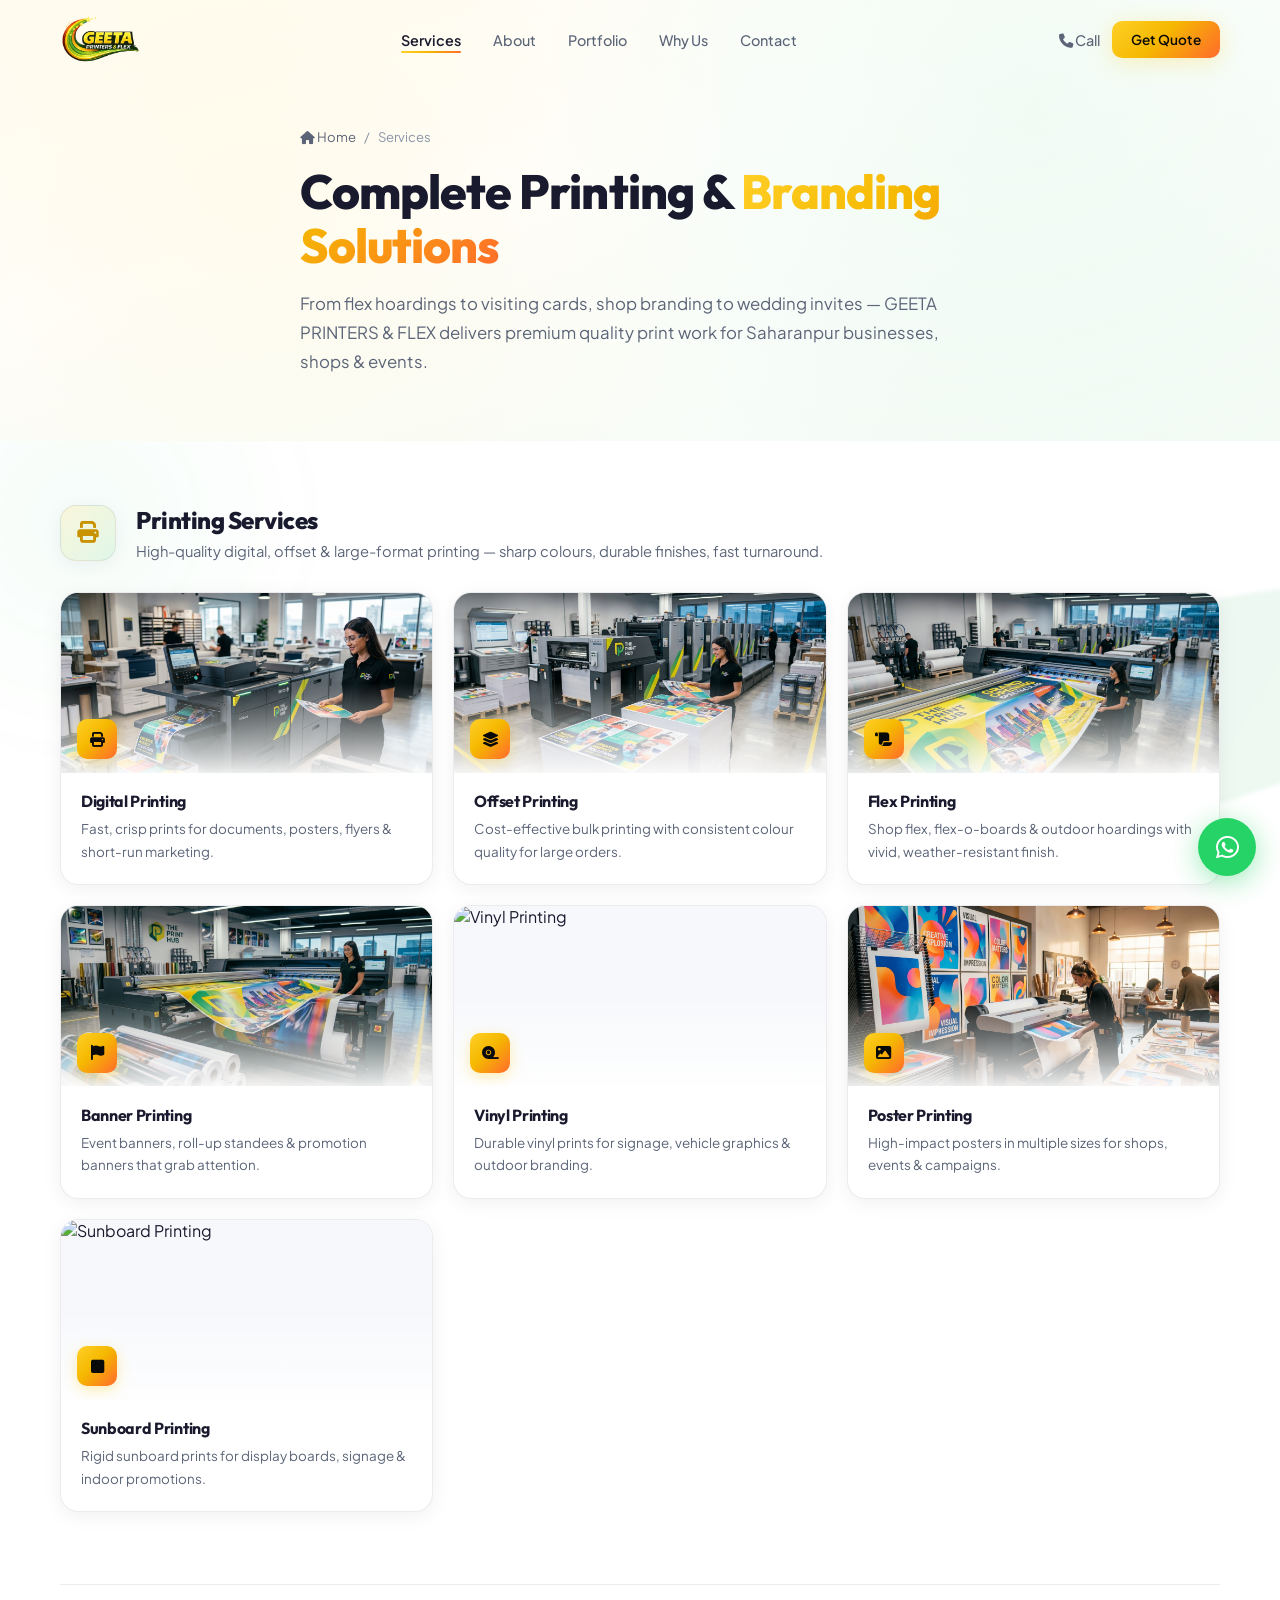
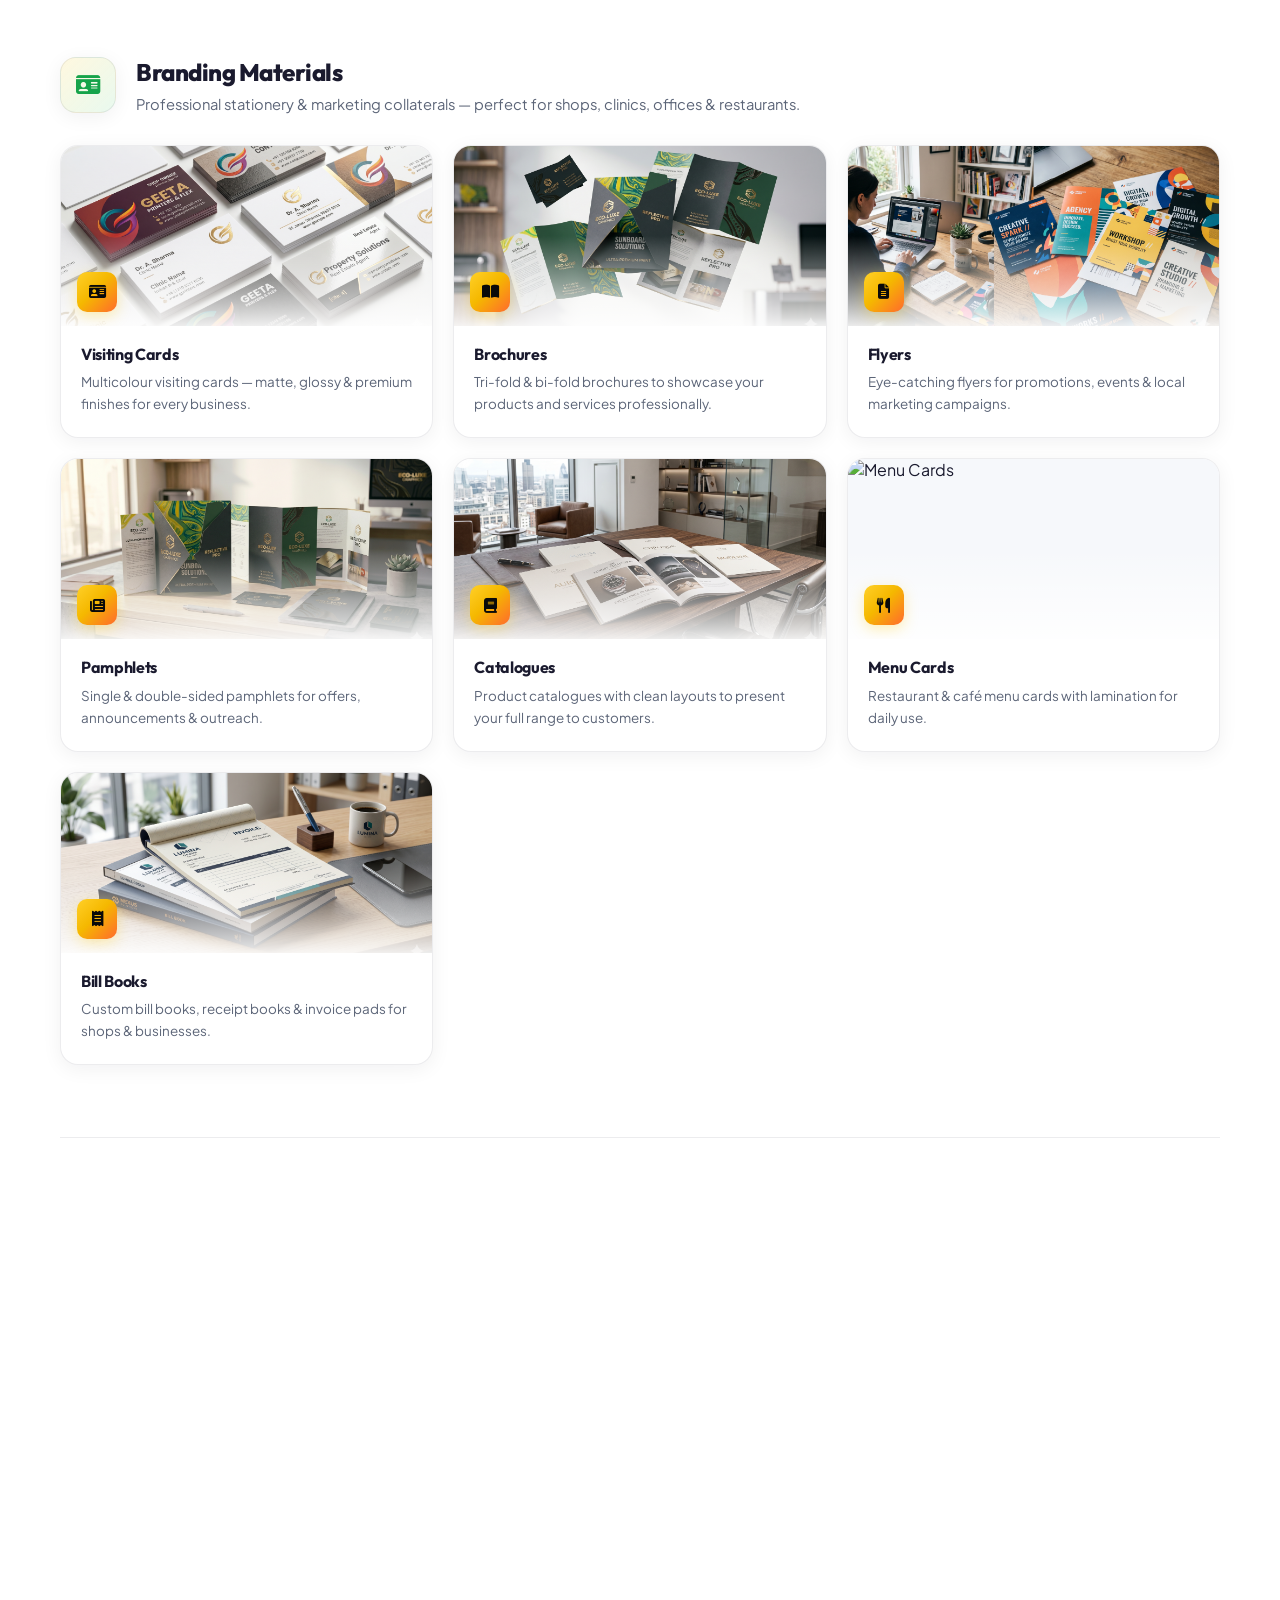
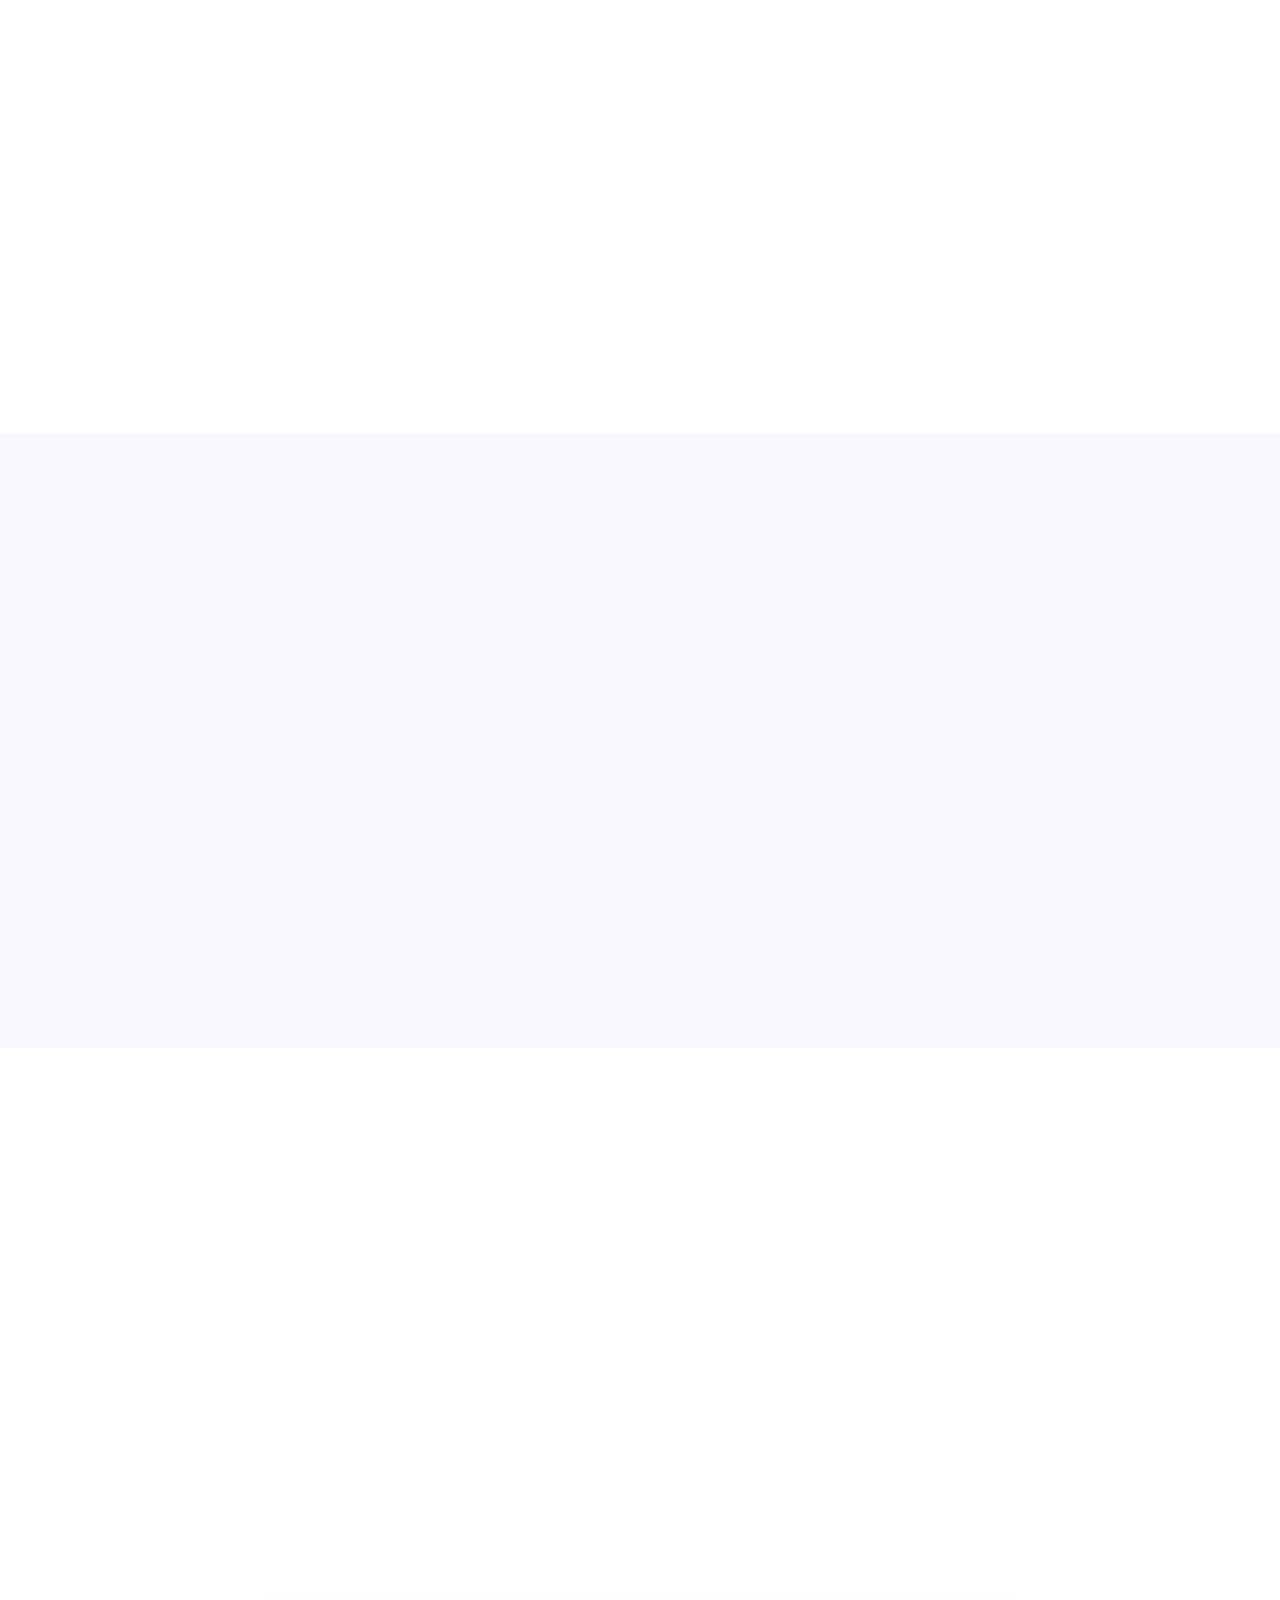
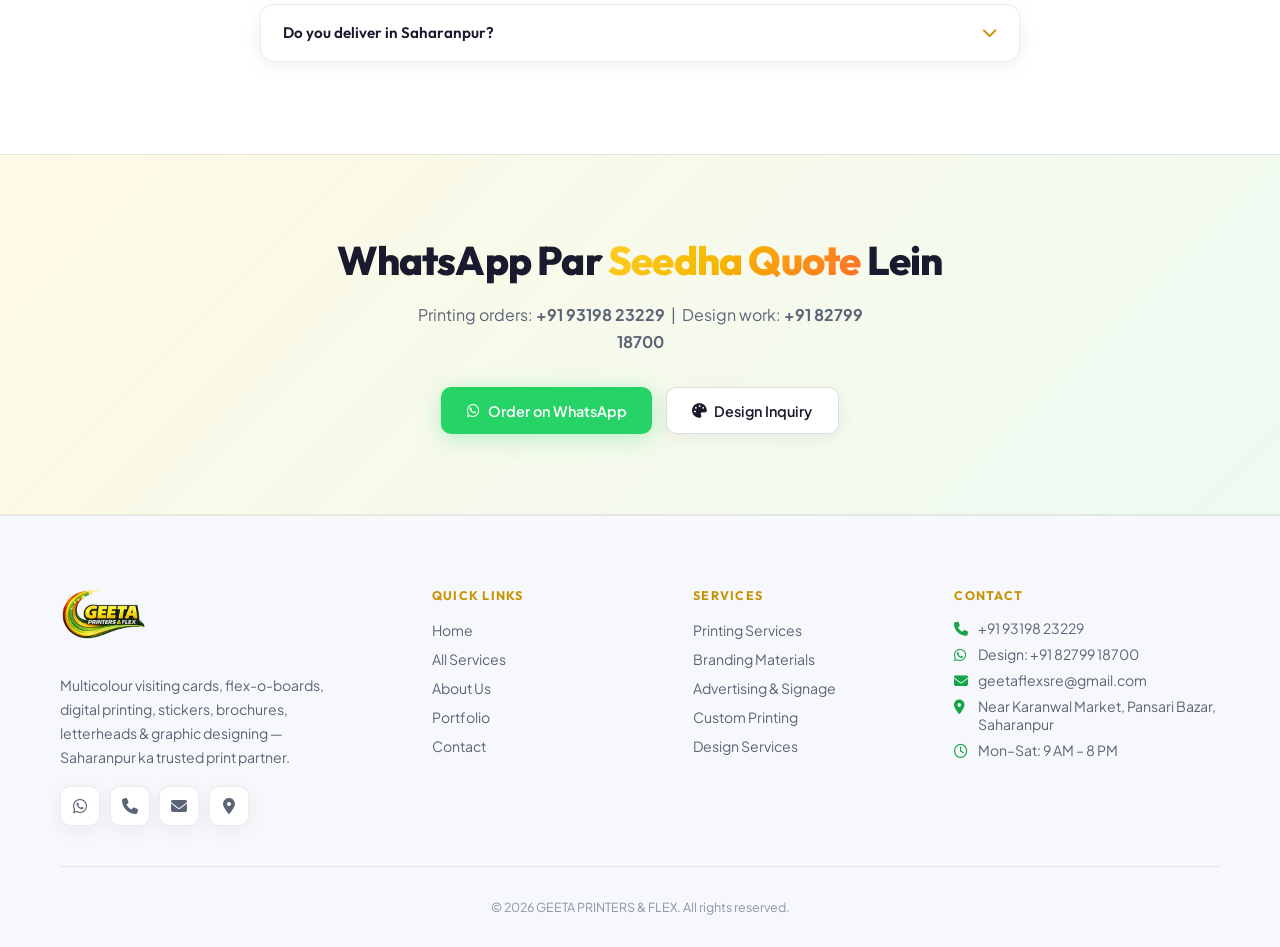
==== commit e61a90b6: "Enhance layout and content of index and services pages; add location section with map, improve servi" ====
--- a/services.html
+++ b/services.html
@@ -83,142 +83,224 @@
           <div class="service-category__icon"><i class="fas fa-print"></i></div>
           <div>
             <h2 class="font-heading">Printing Services</h2>
-            <p class="service-category__desc">High-quality digital, offset &amp; large-format printing — sharp colours, durable finishes, fast turnaround for every project size.</p>
+            <p class="service-category__desc">High-quality digital, offset &amp; large-format printing — sharp colours, durable finishes, fast turnaround.</p>
           </div>
         </div>
         <div class="service-list-grid service-list-grid--3">
           <article class="service-item-card">
-            <h3><i class="fas fa-circle-check"></i> Digital Printing</h3>
-            <p>Fast, crisp prints for documents, posters, flyers &amp; short-run marketing materials.</p>
-          </article>
-          <article class="service-item-card">
-            <h3><i class="fas fa-circle-check"></i> Offset Printing</h3>
-            <p>Cost-effective bulk printing with consistent colour quality for large orders.</p>
-          </article>
-          <article class="service-item-card">
-            <h3><i class="fas fa-circle-check"></i> Flex Printing</h3>
-            <p>Shop flex, flex-o-boards &amp; outdoor hoardings with vivid, weather-resistant finish.</p>
-          </article>
-          <article class="service-item-card">
-            <h3><i class="fas fa-circle-check"></i> Banner Printing</h3>
-            <p>Event banners, roll-up standees &amp; promotion banners that grab attention.</p>
-          </article>
-          <article class="service-item-card">
-            <h3><i class="fas fa-circle-check"></i> Vinyl Printing</h3>
-            <p>Durable vinyl prints for signage, vehicle graphics &amp; outdoor branding.</p>
-          </article>
-          <article class="service-item-card">
-            <h3><i class="fas fa-circle-check"></i> Poster Printing</h3>
-            <p>High-impact posters in multiple sizes for shops, events &amp; campaigns.</p>
-          </article>
-          <article class="service-item-card">
-            <h3><i class="fas fa-circle-check"></i> Sunboard Printing</h3>
-            <p>Rigid sunboard prints for display boards, signage &amp; indoor promotions.</p>
+            <div class="service-item-card__image">
+              <img src="./images/services/DIGITAL PRINTING.png" alt="Digital Printing" loading="lazy">
+              <span class="service-item-card__icon"><i class="fas fa-print"></i></span>
+            </div>
+            <div class="service-item-card__body">
+              <h3>Digital Printing</h3>
+              <p>Fast, crisp prints for documents, posters, flyers &amp; short-run marketing.</p>
+            </div>
+          </article>
+          <article class="service-item-card">
+            <div class="service-item-card__image">
+              <img src="./images/services/OFFSET PRINTING.png" alt="Offset Printing" loading="lazy">
+              <span class="service-item-card__icon"><i class="fas fa-layer-group"></i></span>
+            </div>
+            <div class="service-item-card__body">
+              <h3>Offset Printing</h3>
+              <p>Cost-effective bulk printing with consistent colour quality for large orders.</p>
+            </div>
+          </article>
+          <article class="service-item-card">
+            <div class="service-item-card__image">
+              <img src="./images/services/FLEX PRINTING.png" alt="Flex Printing" loading="lazy">
+              <span class="service-item-card__icon"><i class="fas fa-scroll"></i></span>
+            </div>
+            <div class="service-item-card__body">
+              <h3>Flex Printing</h3>
+              <p>Shop flex, flex-o-boards &amp; outdoor hoardings with vivid, weather-resistant finish.</p>
+            </div>
+          </article>
+          <article class="service-item-card">
+            <div class="service-item-card__image">
+              <img src="./images/services/BANNER PRINTING.png" alt="Banner Printing" loading="lazy">
+              <span class="service-item-card__icon"><i class="fas fa-flag"></i></span>
+            </div>
+            <div class="service-item-card__body">
+              <h3>Banner Printing</h3>
+              <p>Event banners, roll-up standees &amp; promotion banners that grab attention.</p>
+            </div>
+          </article>
+          <article class="service-item-card">
+            <div class="service-item-card__image">
+              <img src="./images/services/VINYL PRINTING.png" alt="Vinyl Printing" loading="lazy">
+              <span class="service-item-card__icon"><i class="fas fa-tape"></i></span>
+            </div>
+            <div class="service-item-card__body">
+              <h3>Vinyl Printing</h3>
+              <p>Durable vinyl prints for signage, vehicle graphics &amp; outdoor branding.</p>
+            </div>
+          </article>
+          <article class="service-item-card">
+            <div class="service-item-card__image">
+              <img src="./images/services/POSTER PRINTING.png" alt="Poster Printing" loading="lazy">
+              <span class="service-item-card__icon"><i class="fas fa-image"></i></span>
+            </div>
+            <div class="service-item-card__body">
+              <h3>Poster Printing</h3>
+              <p>High-impact posters in multiple sizes for shops, events &amp; campaigns.</p>
+            </div>
+          </article>
+          <article class="service-item-card">
+            <div class="service-item-card__image">
+              <img src="./images/services/SUNBOARD PRINTING.png" alt="Sunboard Printing" loading="lazy">
+              <span class="service-item-card__icon"><i class="fas fa-square"></i></span>
+            </div>
+            <div class="service-item-card__body">
+              <h3>Sunboard Printing</h3>
+              <p>Rigid sunboard prints for display boards, signage &amp; indoor promotions.</p>
+            </div>
           </article>
         </div>
       </section>
-
-    </div>
-
-    <section class="inline-cta">
-      <div class="container reveal">
-        <h2 class="font-heading">Need a Quick <span class="text-gradient">Print Quote?</span></h2>
-        <p>Share your size, quantity &amp; finish on WhatsApp — hum aapko clear rate aur delivery time batate hain.</p>
-        <div class="inline-cta__actions">
-          <a href="https://wa.me/919319823229?text=Namaste!%20Mujhe%20printing%20ka%20rate%20chahiye." class="btn btn-whatsapp" target="_blank" rel="noopener">
-            <i class="fab fa-whatsapp"></i> WhatsApp for Quote
-          </a>
-          <a href="tel:+919319823229" class="btn btn-outline"><i class="fas fa-phone"></i> Call +91 93198 23229</a>
-        </div>
-      </div>
-    </section>
-    <div class="container">
-
       <section class="service-category reveal" id="branding">
         <div class="service-category__header">
           <div class="service-category__icon service-category__icon--green"><i class="fas fa-id-card"></i></div>
           <div>
             <h2 class="font-heading">Branding Materials</h2>
-            <p class="service-category__desc">Professional stationery &amp; marketing collaterals that build trust — perfect for shops, clinics, offices &amp; restaurants.</p>
+            <p class="service-category__desc">Professional stationery &amp; marketing collaterals — perfect for shops, clinics, offices &amp; restaurants.</p>
           </div>
         </div>
         <div class="service-list-grid service-list-grid--3">
           <article class="service-item-card">
-            <h3><i class="fas fa-circle-check"></i> Visiting Cards</h3>
-            <p>Multicolour visiting cards — matte, glossy &amp; premium finishes for every business.</p>
-          </article>
-          <article class="service-item-card">
-            <h3><i class="fas fa-circle-check"></i> Brochures</h3>
-            <p>Tri-fold &amp; bi-fold brochures to showcase your products and services professionally.</p>
-          </article>
-          <article class="service-item-card">
-            <h3><i class="fas fa-circle-check"></i> Flyers</h3>
-            <p>Eye-catching flyers for promotions, events &amp; local marketing campaigns.</p>
-          </article>
-          <article class="service-item-card">
-            <h3><i class="fas fa-circle-check"></i> Pamphlets</h3>
-            <p>Single &amp; double-sided pamphlets for offers, announcements &amp; outreach.</p>
-          </article>
-          <article class="service-item-card">
-            <h3><i class="fas fa-circle-check"></i> Catalogues</h3>
-            <p>Product catalogues with clean layouts to present your full range to customers.</p>
-          </article>
-          <article class="service-item-card">
-            <h3><i class="fas fa-circle-check"></i> Menu Cards</h3>
-            <p>Restaurant &amp; café menu cards with lamination for daily use.</p>
-          </article>
-          <article class="service-item-card">
-            <h3><i class="fas fa-circle-check"></i> Bill Books</h3>
-            <p>Custom bill books, receipt books &amp; invoice pads for shops &amp; businesses.</p>
+            <div class="service-item-card__image">
+              <img src="./images/services/VISITING CARDS.png" alt="Visiting Cards" loading="lazy">
+              <span class="service-item-card__icon"><i class="fas fa-id-card"></i></span>
+            </div>
+            <div class="service-item-card__body">
+              <h3>Visiting Cards</h3>
+              <p>Multicolour visiting cards — matte, glossy &amp; premium finishes for every business.</p>
+            </div>
+          </article>
+          <article class="service-item-card">
+            <div class="service-item-card__image">
+              <img src="./images/services/BROCHURES.png" alt="Brochures" loading="lazy">
+              <span class="service-item-card__icon"><i class="fas fa-book-open"></i></span>
+            </div>
+            <div class="service-item-card__body">
+              <h3>Brochures</h3>
+              <p>Tri-fold &amp; bi-fold brochures to showcase your products and services professionally.</p>
+            </div>
+          </article>
+          <article class="service-item-card">
+            <div class="service-item-card__image">
+              <img src="./images/services/FLYERS.png" alt="Flyers" loading="lazy">
+              <span class="service-item-card__icon"><i class="fas fa-file-lines"></i></span>
+            </div>
+            <div class="service-item-card__body">
+              <h3>Flyers</h3>
+              <p>Eye-catching flyers for promotions, events &amp; local marketing campaigns.</p>
+            </div>
+          </article>
+          <article class="service-item-card">
+            <div class="service-item-card__image">
+              <img src="./images/services/PAMPHLETS.png" alt="Pamphlets" loading="lazy">
+              <span class="service-item-card__icon"><i class="fas fa-newspaper"></i></span>
+            </div>
+            <div class="service-item-card__body">
+              <h3>Pamphlets</h3>
+              <p>Single &amp; double-sided pamphlets for offers, announcements &amp; outreach.</p>
+            </div>
+          </article>
+          <article class="service-item-card">
+            <div class="service-item-card__image">
+              <img src="./images/services/CATALOGUES.png" alt="Catalogues" loading="lazy">
+              <span class="service-item-card__icon"><i class="fas fa-book"></i></span>
+            </div>
+            <div class="service-item-card__body">
+              <h3>Catalogues</h3>
+              <p>Product catalogues with clean layouts to present your full range to customers.</p>
+            </div>
+          </article>
+          <article class="service-item-card">
+            <div class="service-item-card__image">
+              <img src="./images/services/MENU CARDS.png" alt="Menu Cards" loading="lazy">
+              <span class="service-item-card__icon"><i class="fas fa-utensils"></i></span>
+            </div>
+            <div class="service-item-card__body">
+              <h3>Menu Cards</h3>
+              <p>Restaurant &amp; café menu cards with lamination for daily use.</p>
+            </div>
+          </article>
+          <article class="service-item-card">
+            <div class="service-item-card__image">
+              <img src="./images/services/BILL BOOKS.png" alt="Bill Books" loading="lazy">
+              <span class="service-item-card__icon"><i class="fas fa-receipt"></i></span>
+            </div>
+            <div class="service-item-card__body">
+              <h3>Bill Books</h3>
+              <p>Custom bill books, receipt books &amp; invoice pads for shops &amp; businesses.</p>
+            </div>
           </article>
         </div>
       </section>
-
       <section class="service-category reveal" id="signage">
         <div class="service-category__header">
           <div class="service-category__icon"><i class="fas fa-store"></i></div>
           <div>
             <h2 class="font-heading">Advertising &amp; Signage</h2>
-            <p class="service-category__desc">Make your shop visible day &amp; night — glow signs, ACP boards, standees &amp; complete outdoor branding solutions.</p>
+            <p class="service-category__desc">Make your shop visible day &amp; night — glow signs, ACP boards, standees &amp; outdoor branding.</p>
           </div>
         </div>
         <div class="service-list-grid service-list-grid--3">
           <article class="service-item-card">
-            <h3><i class="fas fa-circle-check"></i> Glow Sign Boards</h3>
-            <p>LED glow sign boards for shops, showrooms &amp; commercial buildings.</p>
-          </article>
-          <article class="service-item-card">
-            <h3><i class="fas fa-circle-check"></i> ACP Boards</h3>
-            <p>ACP signage with 3D letters — modern, durable shop front branding.</p>
-          </article>
-          <article class="service-item-card">
-            <h3><i class="fas fa-circle-check"></i> Shop Branding</h3>
-            <p>Complete shop front branding — flex, vinyl, boards &amp; window graphics.</p>
-          </article>
-          <article class="service-item-card">
-            <h3><i class="fas fa-circle-check"></i> Roll-Up Standee</h3>
-            <p>Portable roll-up banners for exhibitions, events &amp; in-store promotions.</p>
-          </article>
-          <article class="service-item-card">
-            <h3><i class="fas fa-circle-check"></i> Outdoor Advertising</h3>
-            <p>Hoardings, pole kiosks &amp; large-format outdoor ad displays.</p>
+            <div class="service-item-card__image">
+              <img src="./images/services/GLOW SIGN BOARDS.png" alt="Glow Sign Boards" loading="lazy">
+              <span class="service-item-card__icon"><i class="fas fa-lightbulb"></i></span>
+            </div>
+            <div class="service-item-card__body">
+              <h3>Glow Sign Boards</h3>
+              <p>LED glow sign boards for shops, showrooms &amp; commercial buildings.</p>
+            </div>
+          </article>
+          <article class="service-item-card">
+            <div class="service-item-card__image">
+              <img src="./images/services/ACP BOARDS.png" alt="ACP Boards" loading="lazy">
+              <span class="service-item-card__icon"><i class="fas fa-building"></i></span>
+            </div>
+            <div class="service-item-card__body">
+              <h3>ACP Boards</h3>
+              <p>ACP signage with 3D letters — modern, durable shop front branding.</p>
+            </div>
+          </article>
+          <article class="service-item-card">
+            <div class="service-item-card__image">
+              <img src="./images/services/SHOP BRANDING.png" alt="Shop Branding" loading="lazy">
+              <span class="service-item-card__icon"><i class="fas fa-store"></i></span>
+            </div>
+            <div class="service-item-card__body">
+              <h3>Shop Branding</h3>
+              <p>Complete shop front branding — flex, vinyl, boards &amp; window graphics.</p>
+            </div>
+          </article>
+          <article class="service-item-card">
+            <div class="service-item-card__image">
+              <img src="./images/services/ROLL-UP STANDEE.png" alt="Roll-Up Standee" loading="lazy">
+              <span class="service-item-card__icon"><i class="fas fa-arrows-up-down"></i></span>
+            </div>
+            <div class="service-item-card__body">
+              <h3>Roll-Up Standee</h3>
+              <p>Portable roll-up banners for exhibitions, events &amp; in-store promotions.</p>
+            </div>
+          </article>
+          <article class="service-item-card">
+            <div class="service-item-card__image">
+              <img src="./images/services/OUTDOOR ADVERTISING.png" alt="Outdoor Advertising" loading="lazy">
+              <span class="service-item-card__icon"><i class="fas fa-road"></i></span>
+            </div>
+            <div class="service-item-card__body">
+              <h3>Outdoor Advertising</h3>
+              <p>Hoardings, pole kiosks &amp; large-format outdoor ad displays.</p>
+            </div>
           </article>
         </div>
       </section>
-
-    <section class="inline-cta">
-      <div class="container reveal">
-        <h2 class="font-heading">Shop Branding <span class="text-gradient">Specialists</span></h2>
-        <p>ACP boards, glow signs &amp; complete shop front branding — visit our Pansari Bazar shop or WhatsApp for a site visit quote.</p>
-        <div class="inline-cta__actions">
-          <a href="https://wa.me/919319823229?text=Namaste!%20Mujhe%20printing%20ka%20rate%20chahiye." class="btn btn-whatsapp" target="_blank" rel="noopener">
-            <i class="fab fa-whatsapp"></i> WhatsApp for Quote
-          </a>
-          <a href="tel:+919319823229" class="btn btn-outline"><i class="fas fa-phone"></i> Call +91 93198 23229</a>
-        </div>
-      </div>
-    </section>
-
       <section class="service-category reveal" id="custom">
         <div class="service-category__header">
           <div class="service-category__icon service-category__icon--green"><i class="fas fa-sticky-note"></i></div>
@@ -229,76 +311,121 @@
         </div>
         <div class="service-list-grid service-list-grid--3">
           <article class="service-item-card">
-            <h3><i class="fas fa-circle-check"></i> Sticker Printing</h3>
-            <p>Custom stickers &amp; decals for products, packaging &amp; promotions.</p>
-          </article>
-          <article class="service-item-card">
-            <h3><i class="fas fa-circle-check"></i> Label Printing</h3>
-            <p>Product labels, barcode labels &amp; bottle labels in roll or sheet form.</p>
-          </article>
-          <article class="service-item-card">
-            <h3><i class="fas fa-circle-check"></i> Mug Printing</h3>
-            <p>Personalised photo mugs for gifts, corporate branding &amp; events.</p>
-          </article>
-          <article class="service-item-card">
-            <h3><i class="fas fa-circle-check"></i> T-Shirt Printing</h3>
-            <p>Custom t-shirt printing for teams, events &amp; promotional campaigns.</p>
-          </article>
-          <article class="service-item-card">
-            <h3><i class="fas fa-circle-check"></i> Invitation Cards</h3>
-            <p>Elegant invitation cards for parties, functions &amp; corporate events.</p>
-          </article>
-          <article class="service-item-card">
-            <h3><i class="fas fa-circle-check"></i> Wedding Cards</h3>
-            <p>Beautiful wedding cards &amp; invitation suites with premium finishes.</p>
+            <div class="service-item-card__image">
+              <img src="./images/services/STICKER PRINTING.png" alt="Sticker Printing" loading="lazy">
+              <span class="service-item-card__icon"><i class="fas fa-sticky-note"></i></span>
+            </div>
+            <div class="service-item-card__body">
+              <h3>Sticker Printing</h3>
+              <p>Custom stickers &amp; decals for products, packaging &amp; promotions.</p>
+            </div>
+          </article>
+          <article class="service-item-card">
+            <div class="service-item-card__image">
+              <img src="./images/services/LABEL PRINTING.png" alt="Label Printing" loading="lazy">
+              <span class="service-item-card__icon"><i class="fas fa-tag"></i></span>
+            </div>
+            <div class="service-item-card__body">
+              <h3>Label Printing</h3>
+              <p>Product labels, barcode labels &amp; bottle labels in roll or sheet form.</p>
+            </div>
+          </article>
+          <article class="service-item-card">
+            <div class="service-item-card__image">
+              <img src="./images/services/MUG PRINTING.png" alt="Mug Printing" loading="lazy">
+              <span class="service-item-card__icon"><i class="fas fa-mug-hot"></i></span>
+            </div>
+            <div class="service-item-card__body">
+              <h3>Mug Printing</h3>
+              <p>Personalised photo mugs for gifts, corporate branding &amp; events.</p>
+            </div>
+          </article>
+          <article class="service-item-card">
+            <div class="service-item-card__image">
+              <img src="./images/services/T-SHIRT PRINTING.png" alt="T-Shirt Printing" loading="lazy">
+              <span class="service-item-card__icon"><i class="fas fa-shirt"></i></span>
+            </div>
+            <div class="service-item-card__body">
+              <h3>T-Shirt Printing</h3>
+              <p>Custom t-shirt printing for teams, events &amp; promotional campaigns.</p>
+            </div>
+          </article>
+          <article class="service-item-card">
+            <div class="service-item-card__image">
+              <img src="./images/services/INVITATION CARDS.png" alt="Invitation Cards" loading="lazy">
+              <span class="service-item-card__icon"><i class="fas fa-envelope-open-text"></i></span>
+            </div>
+            <div class="service-item-card__body">
+              <h3>Invitation Cards</h3>
+              <p>Elegant invitation cards for parties, functions &amp; corporate events.</p>
+            </div>
+          </article>
+          <article class="service-item-card">
+            <div class="service-item-card__image">
+              <img src="./images/services/WEDDING CARDS.png" alt="Wedding Cards" loading="lazy">
+              <span class="service-item-card__icon"><i class="fas fa-heart"></i></span>
+            </div>
+            <div class="service-item-card__body">
+              <h3>Wedding Cards</h3>
+              <p>Beautiful wedding cards &amp; invitation suites with premium finishes.</p>
+            </div>
           </article>
         </div>
       </section>
-
       <section class="service-category reveal" id="design">
         <div class="service-category__header">
           <div class="service-category__icon"><i class="fas fa-palette"></i></div>
           <div>
             <h2 class="font-heading">Design Services</h2>
-            <p class="service-category__desc">Creative design support for logos, branding &amp; marketing — WhatsApp our design team at +91 82799 18700.</p>
+            <p class="service-category__desc">Creative design support for logos, branding &amp; marketing — WhatsApp design team at +91 82799 18700.</p>
           </div>
         </div>
         <div class="service-list-grid">
           <article class="service-item-card">
-            <h3><i class="fas fa-circle-check"></i> Logo Design</h3>
-            <p>Unique, memorable logos tailored to your brand identity &amp; industry.</p>
-          </article>
-          <article class="service-item-card">
-            <h3><i class="fas fa-circle-check"></i> Graphic Design</h3>
-            <p>Posters, social media creatives, banners &amp; all print-ready artwork.</p>
-          </article>
-          <article class="service-item-card">
-            <h3><i class="fas fa-circle-check"></i> Brand Identity</h3>
-            <p>Complete brand kits — logo, colours, typography &amp; stationery design.</p>
-          </article>
-          <article class="service-item-card">
-            <h3><i class="fas fa-circle-check"></i> Marketing Creatives</h3>
-            <p>Campaign visuals, offer creatives &amp; promotional design assets.</p>
+            <div class="service-item-card__image">
+              <img src="./images/services/LOGO DESIGN.png" alt="Logo Design" loading="lazy">
+              <span class="service-item-card__icon"><i class="fas fa-bezier-curve"></i></span>
+            </div>
+            <div class="service-item-card__body">
+              <h3>Logo Design</h3>
+              <p>Unique, memorable logos tailored to your brand identity &amp; industry.</p>
+            </div>
+          </article>
+          <article class="service-item-card">
+            <div class="service-item-card__image">
+              <img src="./images/services/GRAPHIC DESIGN.png" alt="Graphic Design" loading="lazy">
+              <span class="service-item-card__icon"><i class="fas fa-pen-nib"></i></span>
+            </div>
+            <div class="service-item-card__body">
+              <h3>Graphic Design</h3>
+              <p>Posters, social media creatives, banners &amp; all print-ready artwork.</p>
+            </div>
+          </article>
+          <article class="service-item-card">
+            <div class="service-item-card__image">
+              <img src="./images/services/BRAND IDENTITY.png" alt="Brand Identity" loading="lazy">
+              <span class="service-item-card__icon"><i class="fas fa-swatchbook"></i></span>
+            </div>
+            <div class="service-item-card__body">
+              <h3>Brand Identity</h3>
+              <p>Complete brand kits — logo, colours, typography &amp; stationery design.</p>
+            </div>
+          </article>
+          <article class="service-item-card">
+            <div class="service-item-card__image">
+              <img src="./images/services/MARKETING CREATIVES.png" alt="Marketing Creatives" loading="lazy">
+              <span class="service-item-card__icon"><i class="fas fa-bullhorn"></i></span>
+            </div>
+            <div class="service-item-card__body">
+              <h3>Marketing Creatives</h3>
+              <p>Campaign visuals, offer creatives &amp; promotional design assets.</p>
+            </div>
           </article>
         </div>
       </section>
 
     </div>
   </main>
-
-    <section class="inline-cta">
-      <div class="container reveal">
-        <h2 class="font-heading">Need <span class="text-gradient">Creative Design?</span></h2>
-        <p>Logo, flex layout, visiting card design — seedha design team se baat karein.</p>
-        <div class="inline-cta__actions">
-          <a href="https://wa.me/918279918700?text=Namaste!%20Mujhe%20designing%20ka%20kaam%20chahiye." class="btn btn-whatsapp" target="_blank" rel="noopener">
-            <i class="fab fa-whatsapp"></i> WhatsApp Design Team
-          </a>
-          <a href="index.html#contact" class="btn btn-outline"><i class="fas fa-envelope"></i> Send Inquiry</a>
-        </div>
-      </div>
-    </section>
-
   <section class="why-compact" id="why-us">
     <div class="container">
       <div class="section-header reveal">
--- a/css/style.css
+++ b/css/style.css
@@ -427,7 +427,7 @@
   align-items: center;
   padding: calc(var(--nav-height) + 2rem) 0 4rem;
   background: var(--gradient-hero);
-  overflow: hidden;
+  overflow-x: hidden;
 }
 
 .hero__grid {
@@ -525,6 +525,10 @@
 /* Hero Visual */
 .hero__visual {
   position: relative;
+  width: 100%;
+  max-width: 560px;
+  margin: 0 auto;
+  padding-bottom: 2.5rem;
 }
 
 .hero__visual-main {
@@ -532,51 +536,60 @@
   border-radius: var(--radius-xl);
   overflow: hidden;
   border: 1px solid var(--border);
-  box-shadow: var(--shadow-medium), var(--shadow-glow-yellow);
+  box-shadow: var(--shadow-medium), 0 20px 50px rgba(255, 208, 40, 0.12);
+  background: var(--bg-page);
+  aspect-ratio: 4 / 3;
 }
 
 .hero__visual-main img {
   width: 100%;
-  height: 380px;
+  height: 100%;
   object-fit: cover;
+  object-position: 42% center;
+  display: block;
 }
 
 .hero__visual-main::after {
   content: '';
   position: absolute;
   inset: 0;
-  background: linear-gradient(135deg, rgba(255, 208, 40, 0.08) 0%, transparent 50%, rgba(34, 197, 94, 0.08) 100%);
+  background: linear-gradient(180deg, rgba(255, 255, 255, 0) 55%, rgba(255, 255, 255, 0.15) 100%),
+    linear-gradient(135deg, rgba(255, 208, 40, 0.06) 0%, transparent 45%, rgba(34, 197, 94, 0.06) 100%);
   pointer-events: none;
 }
 
+.hero__float-cards {
+  position: absolute;
+  left: 0;
+  right: 0;
+  bottom: -1.25rem;
+  display: flex;
+  gap: 0.65rem;
+  padding: 0 0.35rem;
+  z-index: 2;
+}
+
 .hero__float-card {
-  position: absolute;
+  flex: 1;
+  min-width: 0;
   background: var(--bg-page);
   border: 1px solid var(--border);
   border-radius: var(--radius-md);
-  padding: 1rem 1.25rem;
-  display: flex;
-  align-items: center;
-  gap: 0.85rem;
+  padding: 0.85rem 1rem;
+  display: flex;
+  align-items: center;
+  gap: 0.75rem;
   box-shadow: var(--shadow-medium);
   animation: floatCard 5s ease-in-out infinite;
 }
 
-.hero__float-card--1 {
-  bottom: -1rem;
-  left: -1rem;
-  max-width: 220px;
-}
-
-.hero__float-card--2 {
-  top: 1.5rem;
-  right: -1rem;
+.hero__float-card:nth-child(2) {
   animation-delay: -2.5s;
 }
 
 @keyframes floatCard {
   0%, 100% { transform: translateY(0); }
-  50% { transform: translateY(-10px); }
+  50% { transform: translateY(-8px); }
 }
 
 .hero__float-icon {
@@ -860,7 +873,10 @@
 }
 
 /* ── Featured Service Cards ── */
-.services--featured { padding: 7rem 0; }
+.services--featured {
+  padding: 7rem 0;
+  background: var(--bg-page);
+}
 
 .services__grid--featured {
   gap: 1.75rem;
@@ -1000,8 +1016,16 @@
 }
 
 .service-category {
-  margin-bottom: 4rem;
+  margin-bottom: 4.5rem;
   scroll-margin-top: calc(var(--nav-height) + 1rem);
+  padding-bottom: 4.5rem;
+  border-bottom: 1px solid var(--border);
+}
+
+.service-category:last-of-type {
+  border-bottom: none;
+  padding-bottom: 0;
+  margin-bottom: 0;
 }
 
 .service-category__header {
@@ -1044,48 +1068,98 @@
 .service-list-grid {
   display: grid;
   grid-template-columns: 1fr;
-  gap: 1rem;
+  gap: 1.25rem;
 }
 
 .service-item-card {
   background: var(--bg-page);
   border: 1px solid var(--border);
-  border-radius: 16px;
-  padding: 1.25rem 1.35rem;
+  border-radius: 18px;
+  overflow: hidden;
   transition: var(--transition);
   box-shadow: var(--shadow-soft);
+  display: flex;
+  flex-direction: column;
 }
 
 .service-item-card:hover {
   border-color: var(--border-glow);
-  transform: translateY(-3px);
-  box-shadow: var(--shadow-medium);
-}
-
-.service-item-card h3 {
+  transform: translateY(-5px);
+  box-shadow: var(--shadow-medium), 0 12px 36px rgba(255, 208, 40, 0.08);
+}
+
+.service-item-card__image {
+  position: relative;
+  height: 168px;
+  overflow: hidden;
+  background: var(--bg-soft);
+}
+
+.service-item-card__image img {
+  width: 100%;
+  height: 100%;
+  object-fit: cover;
+  transition: transform 0.55s ease;
+}
+
+.service-item-card:hover .service-item-card__image img {
+  transform: scale(1.06);
+}
+
+.service-item-card__image::after {
+  content: '';
+  position: absolute;
+  inset: 0;
+  background: linear-gradient(to top, rgba(255, 255, 255, 0.92) 0%, transparent 50%);
+  pointer-events: none;
+}
+
+.service-item-card__icon {
+  position: absolute;
+  bottom: 0.85rem;
+  left: 1rem;
+  width: 40px;
+  height: 40px;
+  background: var(--gradient-brand);
+  border-radius: 10px;
+  display: flex;
+  align-items: center;
+  justify-content: center;
+  color: #0a0a0a;
+  font-size: 0.95rem;
+  z-index: 2;
+  box-shadow: 0 4px 14px rgba(255, 208, 40, 0.35);
+}
+
+.service-item-card__body {
+  padding: 1.15rem 1.25rem 1.35rem;
+  flex: 1;
+  display: flex;
+  flex-direction: column;
+}
+
+.service-item-card__body h3 {
   font-size: 1rem;
   font-weight: 700;
-  margin: 0 0 0.35rem;
-  display: flex;
-  align-items: center;
-  gap: 0.5rem;
+  margin: 0 0 0.4rem;
+  color: var(--text-primary);
+  line-height: 1.3;
+}
+
+.service-item-card__body p {
+  font-size: 0.84rem;
+  color: var(--text-muted);
+  margin: 0;
+  line-height: 1.65;
 }
 
 .service-item-card h3 i {
-  font-size: 0.85rem;
-  color: var(--green);
-}
-
-.service-item-card p {
-  font-size: 0.85rem;
-  color: var(--text-muted);
-  margin: 0;
-  line-height: 1.6;
+  display: none;
 }
 
 .inline-cta {
-  padding: 4rem 0;
-  background: linear-gradient(135deg, rgba(255, 208, 40, 0.1) 0%, rgba(34, 197, 94, 0.06) 100%);
+  padding: 3.5rem 0;
+  background: linear-gradient(135deg, rgba(255, 208, 40, 0.08) 0%, rgba(34, 197, 94, 0.05) 100%);
   border-top: 1px solid var(--border);
   border-bottom: 1px solid var(--border);
   text-align: center;
@@ -1228,7 +1302,47 @@
 /* ── About ── */
 .about {
   padding: 6rem 0;
-  background: var(--bg-page);
+  position: relative;
+  overflow: hidden;
+  background: linear-gradient(
+    165deg,
+    rgba(255, 208, 40, 0.09) 0%,
+    #ffffff 28%,
+    rgba(34, 197, 94, 0.05) 55%,
+    #ffffff 78%,
+    rgba(255, 208, 40, 0.07) 100%
+  );
+  border-top: 1px solid var(--border);
+  border-bottom: 1px solid var(--border);
+}
+
+.about::before,
+.about::after {
+  content: '';
+  position: absolute;
+  pointer-events: none;
+  border-radius: 50%;
+}
+
+.about::before {
+  top: -100px;
+  right: -5%;
+  width: 380px;
+  height: 380px;
+  background: radial-gradient(circle, rgba(255, 208, 40, 0.14) 0%, transparent 68%);
+}
+
+.about::after {
+  bottom: -80px;
+  left: -4%;
+  width: 340px;
+  height: 340px;
+  background: radial-gradient(circle, rgba(34, 197, 94, 0.1) 0%, transparent 68%);
+}
+
+.about .container {
+  position: relative;
+  z-index: 1;
 }
 
 .about__grid {
@@ -1242,8 +1356,8 @@
   position: relative;
   border-radius: var(--radius-xl);
   overflow: hidden;
-  border: 1px solid var(--border);
-  box-shadow: var(--shadow-medium);
+  border: 1px solid rgba(255, 208, 40, 0.2);
+  box-shadow: var(--shadow-medium), 0 16px 40px rgba(255, 208, 40, 0.08);
 }
 
 .about__image-wrap img {
@@ -1282,12 +1396,13 @@
 
 .counter-card {
   padding: 1.25rem;
-  background: var(--bg-page);
+  background: rgba(255, 255, 255, 0.92);
   border: 1px solid var(--border);
   border-radius: var(--radius-md);
   text-align: center;
   transition: var(--transition);
   box-shadow: var(--shadow-soft);
+  backdrop-filter: blur(8px);
 }
 
 .counter-card:hover {
@@ -1508,100 +1623,279 @@
 /* ── Testimonials ── */
 .testimonials {
   padding: 6rem 0;
-  background: var(--bg-soft);
+  background: linear-gradient(180deg, var(--bg-soft) 0%, rgba(255, 208, 40, 0.04) 50%, var(--bg-soft) 100%);
   overflow: hidden;
+  position: relative;
+}
+
+.testimonials::before {
+  content: '';
+  position: absolute;
+  top: 10%;
+  right: -8%;
+  width: 320px;
+  height: 320px;
+  background: radial-gradient(circle, rgba(34, 197, 94, 0.08) 0%, transparent 70%);
+  pointer-events: none;
+}
+
+.testimonials::after {
+  content: '';
+  position: absolute;
+  bottom: 5%;
+  left: -6%;
+  width: 280px;
+  height: 280px;
+  background: radial-gradient(circle, rgba(255, 208, 40, 0.1) 0%, transparent 70%);
+  pointer-events: none;
+}
+
+.testimonials__layout {
+  display: grid;
+  grid-template-columns: 1fr;
+  gap: 2rem;
+  align-items: center;
+  position: relative;
+  z-index: 1;
+}
+
+.testimonials__summary {
+  background: var(--bg-page);
+  border: 1px solid var(--border);
+  border-radius: var(--radius-xl);
+  padding: 2rem 1.75rem;
+  text-align: center;
+  box-shadow: var(--shadow-medium);
+}
+
+.testimonials__score-ring {
+  width: 120px;
+  height: 120px;
+  margin: 0 auto 1rem;
+  border-radius: 50%;
+  background: linear-gradient(135deg, rgba(255, 208, 40, 0.15), rgba(34, 197, 94, 0.12));
+  border: 2px solid rgba(255, 208, 40, 0.35);
+  display: flex;
+  flex-direction: column;
+  align-items: center;
+  justify-content: center;
+  box-shadow: 0 8px 32px rgba(245, 184, 0, 0.15);
+}
+
+.testimonials__score {
+  font-family: 'Outfit', sans-serif;
+  font-size: 2.5rem;
+  font-weight: 800;
+  line-height: 1;
+  background: var(--gradient-brand);
+  -webkit-background-clip: text;
+  -webkit-text-fill-color: transparent;
+  background-clip: text;
+}
+
+.testimonials__score-label {
+  font-size: 0.72rem;
+  color: var(--text-soft);
+  margin-top: 0.15rem;
+  text-transform: uppercase;
+  letter-spacing: 0.06em;
+}
+
+.testimonials__score-stars {
+  display: flex;
+  justify-content: center;
+  gap: 0.25rem;
+  color: var(--yellow-deep);
+  font-size: 1rem;
+  margin-bottom: 0.75rem;
+}
+
+.testimonials__score-text {
+  font-size: 0.92rem;
+  color: var(--text-muted);
+  margin: 0 0 1.25rem;
+  line-height: 1.6;
+}
+
+.testimonials__score-text strong {
+  color: var(--text-primary);
+}
+
+.testimonials__highlights {
+  list-style: none;
+  padding: 0;
+  margin: 0;
+  text-align: left;
+  display: flex;
+  flex-direction: column;
+  gap: 0.55rem;
+}
+
+.testimonials__highlights li {
+  font-size: 0.85rem;
+  color: var(--text-muted);
+  display: flex;
+  align-items: center;
+  gap: 0.5rem;
+}
+
+.testimonials__highlights i {
+  color: var(--green);
+  font-size: 0.9rem;
+  flex-shrink: 0;
 }
 
 .testimonials__slider-wrap {
   position: relative;
-  max-width: 900px;
-  margin: 0 auto;
   overflow: hidden;
 }
 
 .testimonials__track {
   display: flex;
-  transition: transform 0.5s cubic-bezier(0.4, 0, 0.2, 1);
+  transition: transform 0.55s cubic-bezier(0.4, 0, 0.2, 1);
 }
 
 .testimonial-card {
   flex: 0 0 100%;
-  padding: 0 0.5rem;
+  padding: 0 0.25rem;
 }
 
 .testimonial-card__inner {
   background: var(--bg-page);
   border: 1px solid var(--border);
   border-radius: var(--radius-xl);
-  padding: 2.5rem 2rem;
-  text-align: center;
+  padding: 2rem 1.85rem 1.75rem;
+  text-align: left;
   position: relative;
   overflow: hidden;
   box-shadow: var(--shadow-medium);
+  transition: var(--transition);
+  min-height: 320px;
+  display: flex;
+  flex-direction: column;
 }
 
 .testimonial-card__inner::before {
-  content: '"';
+  content: '';
   position: absolute;
-  top: -10px;
-  left: 1.5rem;
-  font-family: 'Outfit', sans-serif;
-  font-size: 6rem;
-  line-height: 1;
-  color: rgba(245, 184, 0, 0.12);
-  pointer-events: none;
+  top: 0;
+  left: 0;
+  right: 0;
+  height: 4px;
+  background: var(--gradient-brand);
+}
+
+.testimonial-card__inner:hover {
+  border-color: var(--border-glow);
+  box-shadow: var(--shadow-medium), 0 16px 40px rgba(255, 208, 40, 0.1);
+  transform: translateY(-3px);
+}
+
+.testimonial-card__top {
+  display: flex;
+  align-items: center;
+  justify-content: space-between;
+  gap: 0.75rem;
+  margin-bottom: 1.15rem;
+}
+
+.testimonial-card__quote {
+  width: 44px;
+  height: 44px;
+  border-radius: 12px;
+  background: linear-gradient(135deg, rgba(255, 208, 40, 0.18), rgba(34, 197, 94, 0.1));
+  display: flex;
+  align-items: center;
+  justify-content: center;
+  color: var(--yellow-deep);
+  font-size: 1rem;
+  flex-shrink: 0;
+}
+
+.testimonial-card__badge {
+  font-size: 0.72rem;
+  font-weight: 600;
+  color: var(--green);
+  background: rgba(34, 197, 94, 0.1);
+  border: 1px solid rgba(34, 197, 94, 0.2);
+  padding: 0.35rem 0.65rem;
+  border-radius: 100px;
+  display: inline-flex;
+  align-items: center;
+  gap: 0.35rem;
+  white-space: nowrap;
 }
 
 .testimonial-card__stars {
   color: var(--yellow-deep);
-  font-size: 0.9rem;
+  font-size: 0.85rem;
+  margin-bottom: 1rem;
+  display: flex;
+  gap: 0.2rem;
+}
+
+.testimonial-card__text {
+  font-size: 1.02rem;
+  color: var(--text-primary);
+  line-height: 1.75;
+  margin: 0 0 1rem;
+  flex: 1;
+}
+
+.testimonial-card__service {
+  display: inline-block;
+  font-size: 0.72rem;
+  font-weight: 600;
+  text-transform: uppercase;
+  letter-spacing: 0.06em;
+  color: var(--yellow-deep);
+  background: rgba(255, 208, 40, 0.12);
+  border: 1px solid rgba(255, 208, 40, 0.25);
+  padding: 0.3rem 0.65rem;
+  border-radius: 6px;
   margin-bottom: 1.25rem;
-  letter-spacing: 2px;
-}
-
-.testimonial-card__text {
-  font-size: 1.05rem;
-  color: var(--text-muted);
-  line-height: 1.75;
-  font-style: italic;
-  margin: 0 0 1.75rem;
-  max-width: 600px;
-  margin-left: auto;
-  margin-right: auto;
+  width: fit-content;
 }
 
 .testimonial-card__author {
   display: flex;
   align-items: center;
-  justify-content: center;
   gap: 0.85rem;
+  padding-top: 1.15rem;
+  border-top: 1px solid var(--border);
+  margin-top: auto;
 }
 
 .testimonial-card__avatar {
-  width: 48px;
-  height: 48px;
+  width: 52px;
+  height: 52px;
   border-radius: 50%;
   background: var(--gradient-brand);
   display: flex;
   align-items: center;
   justify-content: center;
   font-weight: 800;
-  font-size: 0.85rem;
+  font-size: 0.9rem;
   color: #0a0a0a;
+  flex-shrink: 0;
+  box-shadow: 0 0 0 3px var(--bg-page), 0 0 0 5px rgba(255, 208, 40, 0.35);
 }
 
 .testimonial-card__info {
   text-align: left;
+  min-width: 0;
 }
 
 .testimonial-card__name {
   font-weight: 700;
   font-size: 0.95rem;
+  margin-bottom: 0.1rem;
 }
 
 .testimonial-card__role {
   font-size: 0.78rem;
   color: var(--text-soft);
+  margin: 0;
 }
 
 .testimonials__nav {
@@ -1609,12 +1903,12 @@
   align-items: center;
   justify-content: center;
   gap: 1rem;
-  margin-top: 2rem;
+  margin-top: 1.75rem;
 }
 
 .testimonials__btn {
-  width: 44px;
-  height: 44px;
+  width: 46px;
+  height: 46px;
   border-radius: 50%;
   background: var(--bg-page);
   border: 1px solid var(--border);
@@ -1631,11 +1925,13 @@
   background: rgba(255, 208, 40, 0.12);
   border-color: var(--border-glow);
   color: var(--yellow-deep);
+  transform: scale(1.05);
 }
 
 .testimonials__dots {
   display: flex;
   gap: 0.5rem;
+  align-items: center;
 }
 
 .testimonials__dot {
@@ -1652,7 +1948,7 @@
 .testimonials__dot.active {
   background: var(--yellow-deep);
   box-shadow: 0 0 12px rgba(245, 184, 0, 0.35);
-  width: 24px;
+  width: 28px;
   border-radius: 4px;
 }
 
@@ -1833,6 +2129,127 @@
   filter: grayscale(10%) contrast(1.05);
 }
 
+/* ── Location / Map Section ── */
+.location-section {
+  padding: 5rem 0 6rem;
+  background: var(--bg-soft);
+  border-top: 1px solid var(--border);
+}
+
+.location-section__grid {
+  display: grid;
+  grid-template-columns: 1fr;
+  gap: 1.5rem;
+  align-items: stretch;
+}
+
+.location-section__panel {
+  background: var(--bg-page);
+  border: 1px solid var(--border);
+  border-radius: var(--radius-xl);
+  padding: 1.75rem;
+  box-shadow: var(--shadow-medium);
+}
+
+.location-section__brand {
+  display: flex;
+  align-items: center;
+  gap: 1rem;
+  margin-bottom: 1.5rem;
+  padding-bottom: 1.25rem;
+  border-bottom: 1px solid var(--border);
+}
+
+.location-section__brand > i {
+  width: 52px;
+  height: 52px;
+  border-radius: 14px;
+  background: linear-gradient(135deg, rgba(255, 208, 40, 0.18), rgba(34, 197, 94, 0.12));
+  display: flex;
+  align-items: center;
+  justify-content: center;
+  font-size: 1.25rem;
+  color: var(--yellow-deep);
+  flex-shrink: 0;
+}
+
+.location-section__brand h3 {
+  font-size: 1.05rem;
+  font-weight: 800;
+  margin: 0 0 0.2rem;
+  line-height: 1.3;
+}
+
+.location-section__brand p {
+  font-size: 0.82rem;
+  color: var(--text-soft);
+  margin: 0;
+}
+
+.location-section__details {
+  list-style: none;
+  padding: 0;
+  margin: 0 0 1.5rem;
+  display: flex;
+  flex-direction: column;
+  gap: 1rem;
+}
+
+.location-section__details li {
+  display: flex;
+  align-items: flex-start;
+  gap: 0.85rem;
+  font-size: 0.9rem;
+  color: var(--text-muted);
+  line-height: 1.55;
+}
+
+.location-section__details i {
+  width: 20px;
+  color: var(--green);
+  margin-top: 3px;
+  flex-shrink: 0;
+}
+
+.location-section__details a {
+  color: var(--text-primary);
+  font-weight: 600;
+  text-decoration: none;
+}
+
+.location-section__details a:hover {
+  color: var(--yellow-deep);
+}
+
+.location-section__actions {
+  display: flex;
+  flex-wrap: wrap;
+  gap: 0.65rem;
+}
+
+.location-section__actions .btn {
+  flex: 1;
+  min-width: 140px;
+  justify-content: center;
+}
+
+.location-section__map {
+  border-radius: var(--radius-xl);
+  overflow: hidden;
+  border: 1px solid var(--border);
+  box-shadow: var(--shadow-medium);
+  min-height: 320px;
+  background: var(--bg-page);
+}
+
+.location-section__map iframe {
+  width: 100%;
+  height: 100%;
+  min-height: 320px;
+  border: 0;
+  display: block;
+}
+
 /* ── CTA Banner ── */
 .cta-banner {
   padding: 5rem 0;
@@ -2031,16 +2448,30 @@
   .navbar__actions { display: flex; }
   .menu-toggle { display: none; }
 
-  .hero__grid { grid-template-columns: 1fr 1fr; gap: 4rem; }
-  .hero__visual-main img { height: 460px; }
-  .hero__mockup-stack { display: block; }
+  .hero__grid { grid-template-columns: 1fr 1fr; gap: 3rem 2.5rem; }
+  .hero__visual {
+    max-width: none;
+    margin: 0;
+    padding-bottom: 2rem;
+  }
+  .hero__visual-main { aspect-ratio: 5 / 4; }
+  .hero__visual-main img { object-position: 40% center; }
 
   .services__grid { grid-template-columns: repeat(2, 1fr); }
   .about__grid { grid-template-columns: 1fr 1fr; }
   .why__grid { grid-template-columns: repeat(2, 1fr); }
   .contact__grid { grid-template-columns: 1fr 1fr; }
+  .location-section__grid { grid-template-columns: 340px 1fr; gap: 2rem; }
+  .location-section__map { min-height: 420px; }
+  .location-section__map iframe { min-height: 420px; }
   .footer__grid { grid-template-columns: 1.5fr 1fr 1fr 1.2fr; }
+  .testimonials__layout { grid-template-columns: 280px 1fr; gap: 2.5rem; }
+  .testimonials__summary { text-align: left; padding: 2.25rem 2rem; }
+  .testimonials__score-ring { margin: 0 0 1rem; }
+  .testimonials__score-stars { justify-content: flex-start; }
   .service-list-grid { grid-template-columns: repeat(2, 1fr); }
+  .service-list-grid--3 { grid-template-columns: repeat(2, 1fr); }
+  .service-item-card__image { height: 180px; }
   .why-compact__grid { grid-template-columns: repeat(4, 1fr); }
 
   .gallery__grid {
@@ -2064,9 +2495,39 @@
   .services__grid--featured { grid-template-columns: repeat(3, 1fr); }
   .why__grid { grid-template-columns: repeat(3, 1fr); }
   .service-list-grid--3 { grid-template-columns: repeat(3, 1fr); }
+  .hero__visual-main { aspect-ratio: 3 / 2.4; }
+  .hero__visual-main img { object-position: 38% center; }
+  .testimonials__layout { grid-template-columns: 300px 1fr; gap: 3rem; }
+  .testimonial-card__inner { padding: 2.25rem 2.25rem 2rem; min-height: 340px; }
 }
 
 @media (max-width: 767px) {
-  .hero__float-card--2 { display: none; }
-  .hero__float-card--1 { left: 0; bottom: -0.5rem; max-width: 200px; }
-}
+  .hero__visual {
+    max-width: 100%;
+    padding-bottom: 0;
+    margin-top: 0.5rem;
+  }
+
+  .hero__visual-main {
+    aspect-ratio: 16 / 11;
+    border-radius: var(--radius-lg);
+  }
+
+  .hero__visual-main img {
+    object-position: 38% center;
+  }
+
+  .hero__float-cards {
+    position: static;
+    flex-direction: column;
+    margin-top: 0.85rem;
+    padding: 0;
+  }
+
+  .hero__float-card {
+    animation: none;
+    padding: 0.75rem 1rem;
+  }
+
+  .float-value { font-size: 0.82rem; }
+}
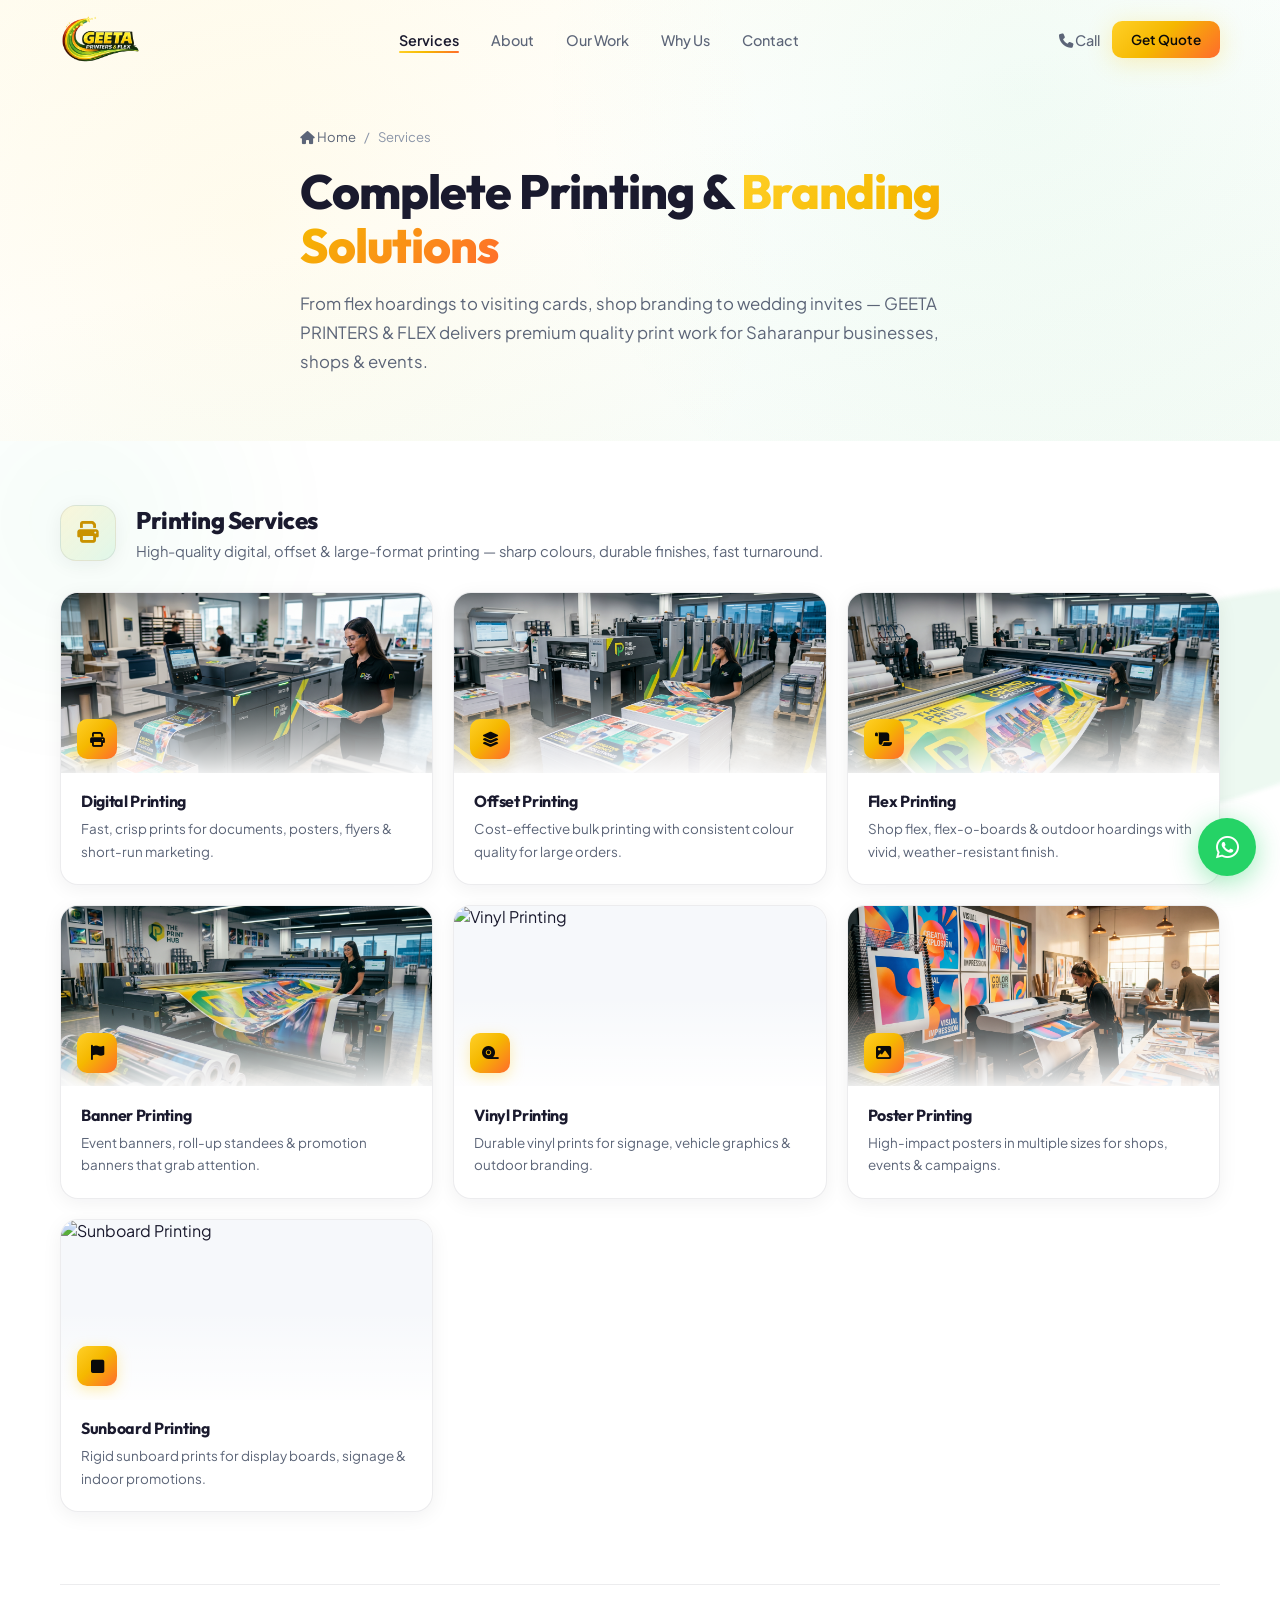
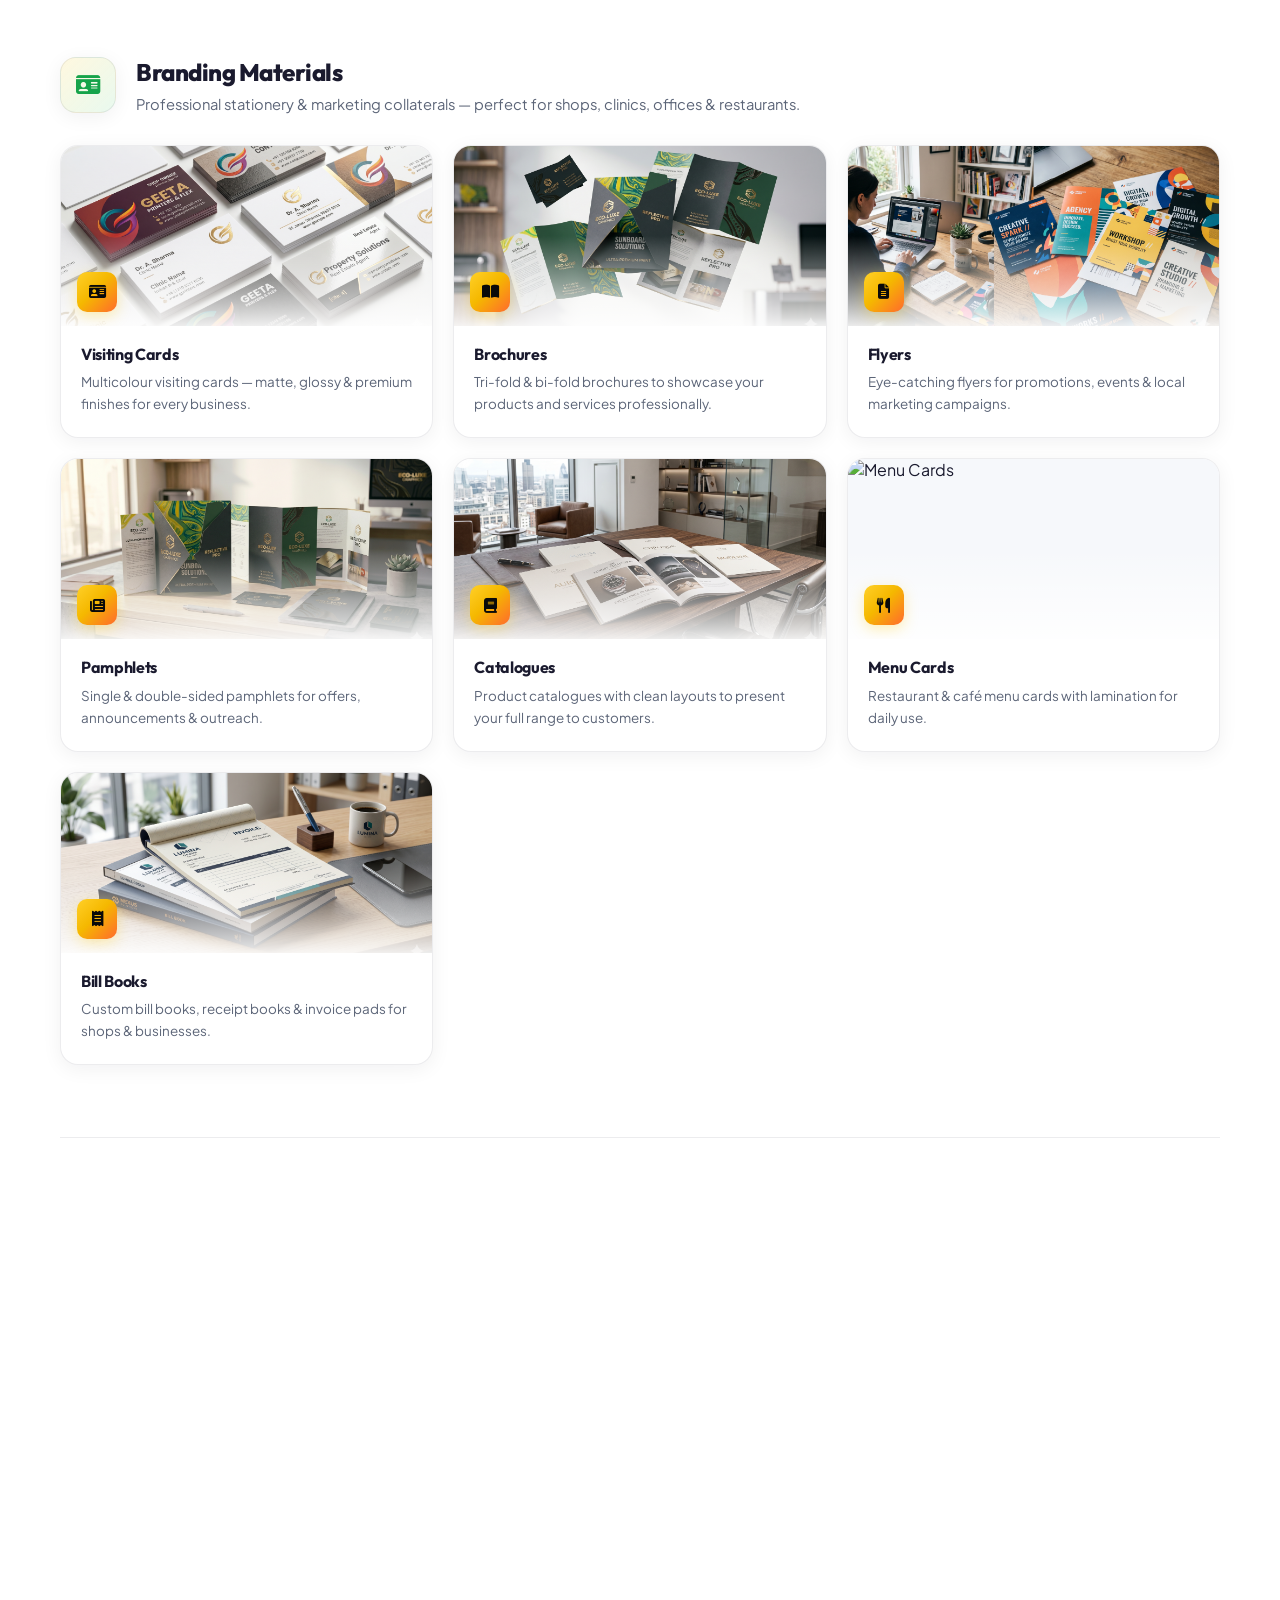
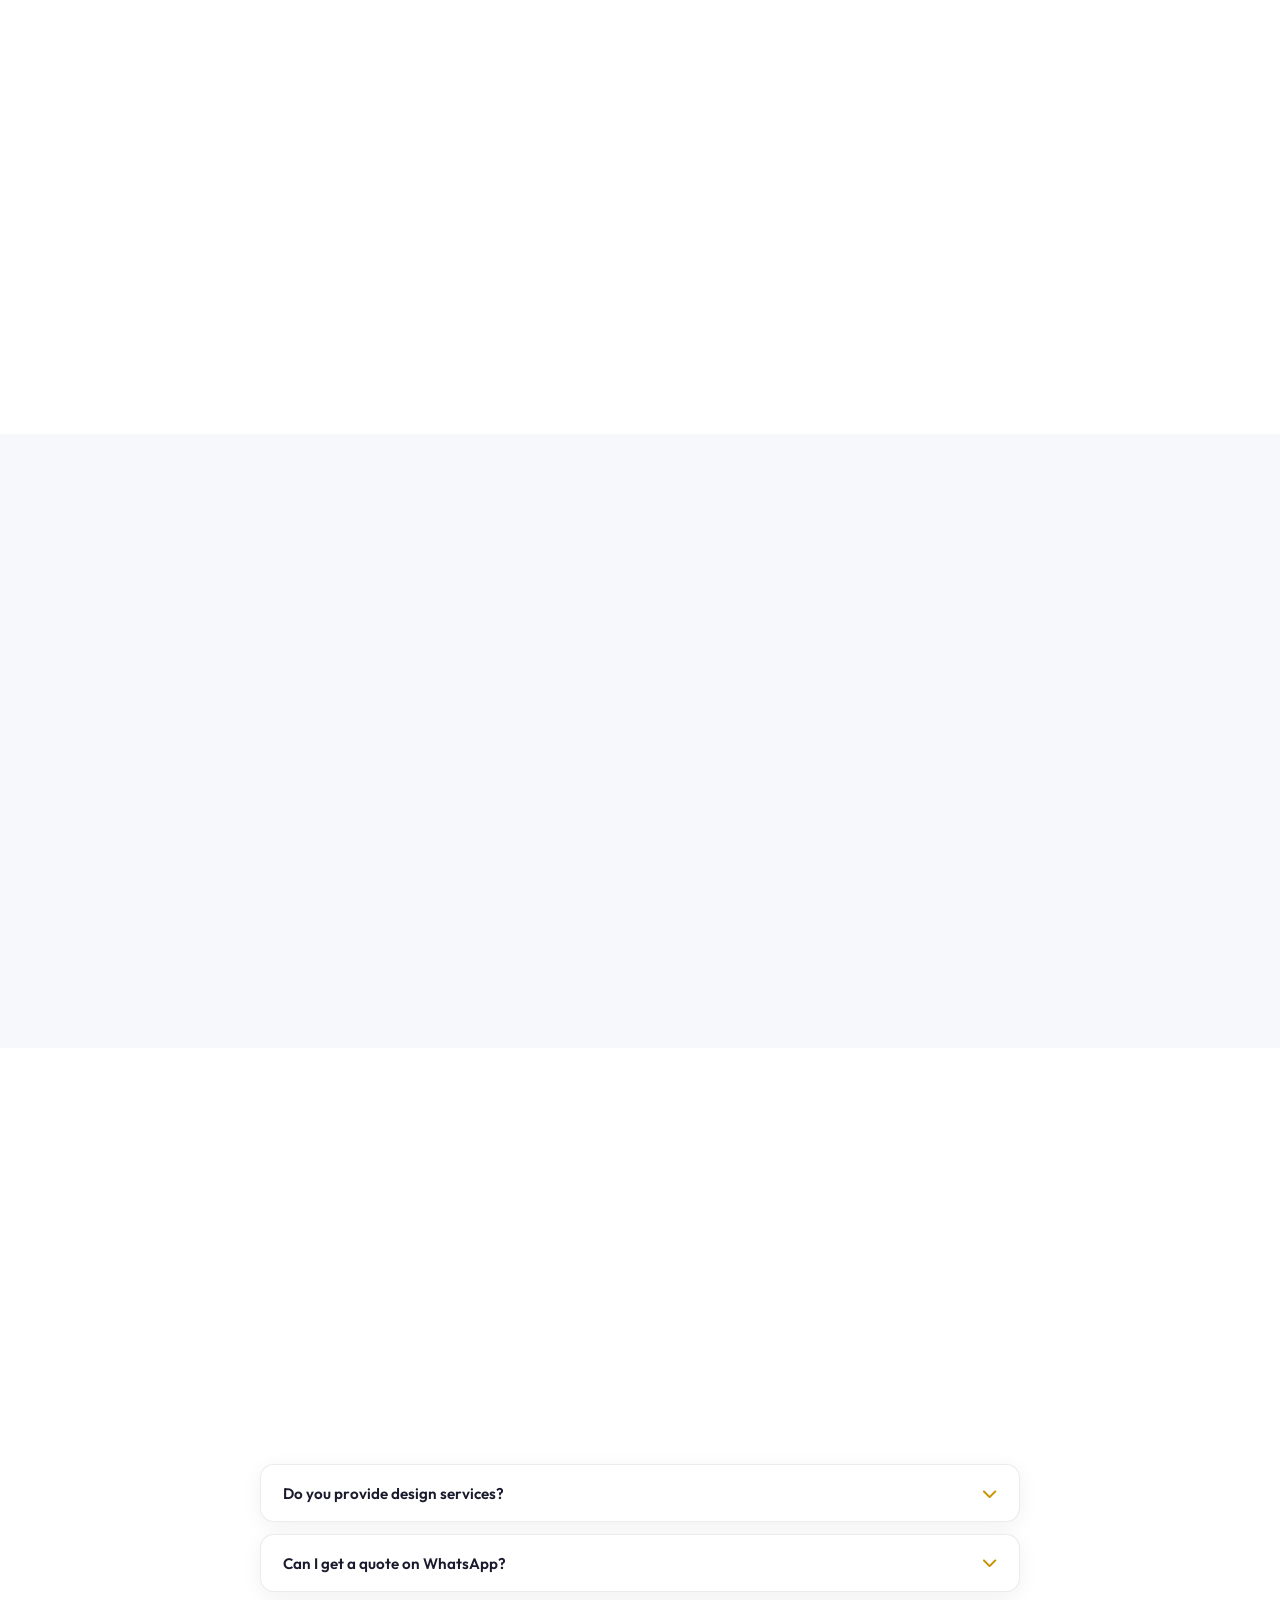
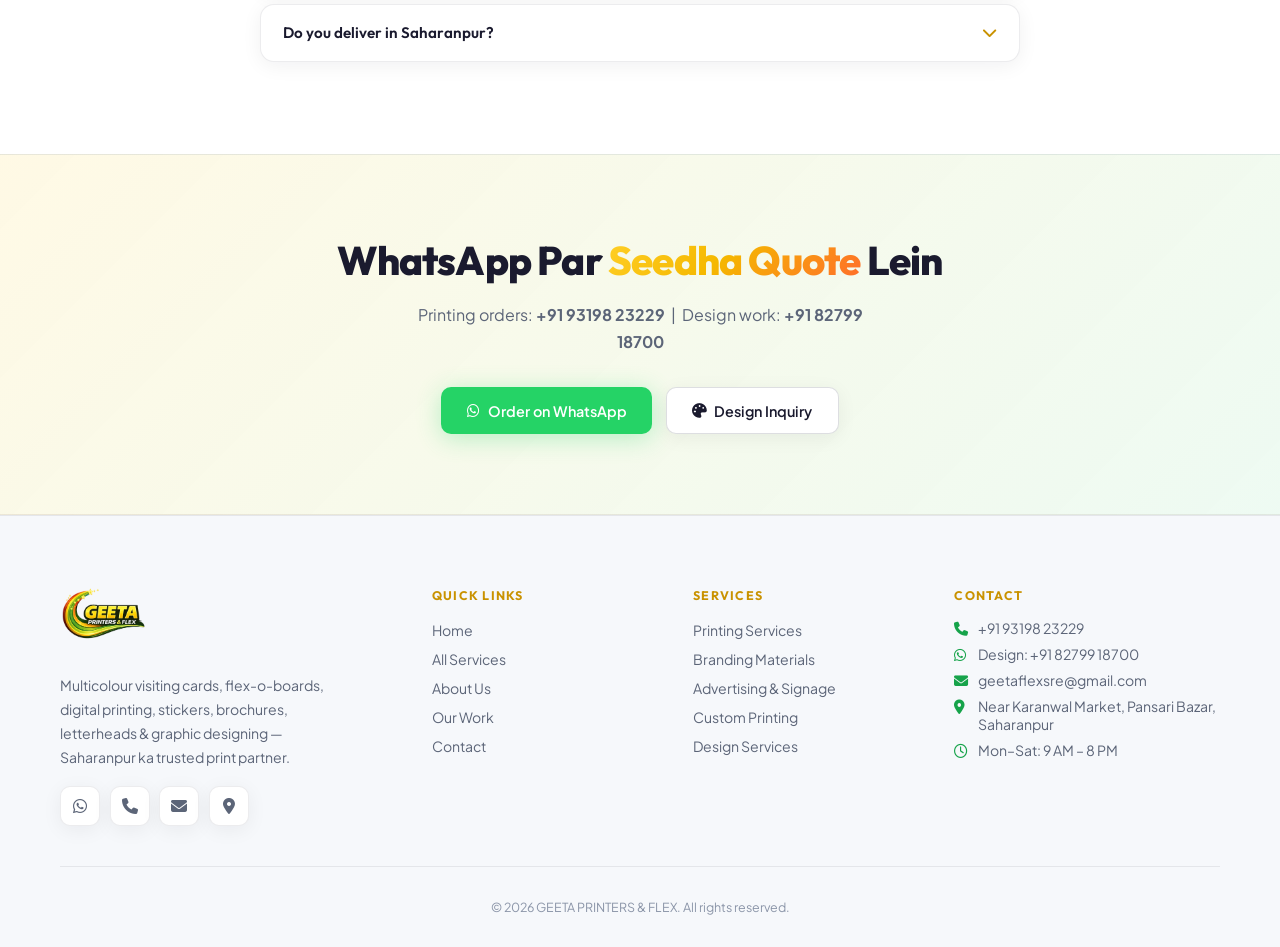
==== commit 2b7bfcb8: "Update navigation links to "Our Work" and replace portfolio images with local assets; enhance styles" ====
--- a/services.html
+++ b/services.html
@@ -30,7 +30,7 @@
     </button>
     <a href="services.html" onclick="closeMobileMenu()">All Services</a>
     <a href="index.html#about" onclick="closeMobileMenu()">About</a>
-    <a href="index.html#gallery" onclick="closeMobileMenu()">Portfolio</a>
+    <a href="work.html" onclick="closeMobileMenu()">Our Work</a>
     <a href="index.html#why" onclick="closeMobileMenu()">Why Us</a>
     <a href="index.html#contact" onclick="closeMobileMenu()">Contact</a>
     <a href="tel:+919319823229" class="btn btn-primary"><i class="fas fa-phone"></i> Call Now</a>
@@ -47,7 +47,7 @@
       <ul class="navbar__links">
         <li><a href="services.html" class="nav-link active">Services</a></li>
         <li><a href="index.html#about" class="nav-link">About</a></li>
-        <li><a href="index.html#gallery" class="nav-link">Portfolio</a></li>
+        <li><a href="work.html" class="nav-link">Our Work</a></li>
         <li><a href="index.html#why" class="nav-link">Why Us</a></li>
         <li><a href="index.html#contact" class="nav-link">Contact</a></li>
       </ul>
@@ -549,7 +549,7 @@
             <li><a href="index.html">Home</a></li>
             <li><a href="services.html">All Services</a></li>
             <li><a href="index.html#about">About Us</a></li>
-            <li><a href="index.html#gallery">Portfolio</a></li>
+            <li><a href="work.html">Our Work</a></li>
             <li><a href="index.html#contact">Contact</a></li>
           </ul>
         </div>
--- a/css/style.css
+++ b/css/style.css
@@ -1530,6 +1530,137 @@
   transform: scale(1);
 }
 
+a.gallery-item {
+  display: block;
+  text-decoration: none;
+  color: inherit;
+}
+
+.gallery__footer {
+  text-align: center;
+  margin-top: 2.5rem;
+  padding-top: 0.5rem;
+}
+
+/* ── Work / Portfolio Page (Pinterest masonry) ── */
+.page-hero--work {
+  padding-bottom: 3rem;
+}
+
+.work-page {
+  padding: 3rem 0 5rem;
+  background: var(--bg-soft);
+}
+
+.work-masonry {
+  column-count: 1;
+  column-gap: 1.25rem;
+}
+
+.work-masonry__item {
+  display: block;
+  position: relative;
+  break-inside: avoid;
+  margin-bottom: 1.25rem;
+  border-radius: var(--radius-lg);
+  overflow: hidden;
+  border: 1px solid var(--border);
+  box-shadow: var(--shadow-soft);
+  text-decoration: none;
+  color: inherit;
+  background: var(--bg-page);
+  transition: var(--transition);
+  cursor: default;
+}
+
+.work-masonry__item img {
+  width: 100%;
+  height: auto;
+  display: block;
+  vertical-align: middle;
+  transition: transform 0.55s ease;
+}
+
+.work-masonry__item::before {
+  content: '';
+  position: absolute;
+  inset: 0;
+  background: linear-gradient(
+    to top,
+    rgba(7, 7, 8, 0.92) 0%,
+    rgba(7, 7, 8, 0.35) 45%,
+    transparent 70%
+  );
+  opacity: 0;
+  transition: opacity 0.4s ease;
+  z-index: 1;
+}
+
+.work-masonry__overlay {
+  position: absolute;
+  inset: 0;
+  display: flex;
+  flex-direction: column;
+  justify-content: flex-end;
+  padding: 1.35rem 1.25rem;
+  z-index: 2;
+  opacity: 0;
+  transform: translateY(12px);
+  transition: opacity 0.4s ease, transform 0.4s ease;
+  pointer-events: none;
+}
+
+.work-masonry__tag {
+  display: inline-block;
+  font-size: 0.68rem;
+  font-weight: 700;
+  text-transform: uppercase;
+  letter-spacing: 0.08em;
+  color: var(--yellow-deep);
+  background: rgba(255, 208, 40, 0.15);
+  border: 1px solid rgba(255, 208, 40, 0.3);
+  padding: 0.28rem 0.55rem;
+  border-radius: 6px;
+  width: fit-content;
+  margin-bottom: 0.5rem;
+}
+
+.work-masonry__overlay h3 {
+  font-size: 1.05rem;
+  font-weight: 700;
+  color: #fff;
+  margin: 0 0 0.35rem;
+  line-height: 1.3;
+}
+
+.work-masonry__overlay p {
+  font-size: 0.78rem;
+  color: rgba(255, 255, 255, 0.75);
+  margin: 0;
+  display: flex;
+  align-items: center;
+  gap: 0.4rem;
+}
+
+.work-masonry__item:hover {
+  border-color: var(--border-glow);
+  box-shadow: var(--shadow-medium), 0 16px 40px rgba(255, 208, 40, 0.1);
+  transform: translateY(-4px);
+}
+
+.work-masonry__item:hover::before {
+  opacity: 1;
+}
+
+.work-masonry__item:hover .work-masonry__overlay {
+  opacity: 1;
+  transform: translateY(0);
+}
+
+.work-masonry__item:hover img {
+  transform: scale(1.04);
+}
+
 /* ── Why Choose Us ── */
 .why {
   padding: 6rem 0;
@@ -1622,31 +1753,40 @@
 
 /* ── Testimonials ── */
 .testimonials {
-  padding: 6rem 0;
-  background: linear-gradient(180deg, var(--bg-soft) 0%, rgba(255, 208, 40, 0.04) 50%, var(--bg-soft) 100%);
+  padding: 6.5rem 0;
+  background: linear-gradient(
+    165deg,
+    rgba(255, 208, 40, 0.07) 0%,
+    var(--bg-soft) 22%,
+    #ffffff 50%,
+    rgba(34, 197, 94, 0.05) 78%,
+    var(--bg-soft) 100%
+  );
   overflow: hidden;
   position: relative;
+  border-top: 1px solid var(--border);
+  border-bottom: 1px solid var(--border);
 }
 
 .testimonials::before {
   content: '';
   position: absolute;
-  top: 10%;
-  right: -8%;
-  width: 320px;
-  height: 320px;
-  background: radial-gradient(circle, rgba(34, 197, 94, 0.08) 0%, transparent 70%);
+  top: 8%;
+  right: -6%;
+  width: 400px;
+  height: 400px;
+  background: radial-gradient(circle, rgba(34, 197, 94, 0.1) 0%, transparent 68%);
   pointer-events: none;
 }
 
 .testimonials::after {
   content: '';
   position: absolute;
-  bottom: 5%;
-  left: -6%;
-  width: 280px;
-  height: 280px;
-  background: radial-gradient(circle, rgba(255, 208, 40, 0.1) 0%, transparent 70%);
+  bottom: 6%;
+  left: -5%;
+  width: 360px;
+  height: 360px;
+  background: radial-gradient(circle, rgba(255, 208, 40, 0.12) 0%, transparent 68%);
   pointer-events: none;
 }
 
@@ -1654,37 +1794,50 @@
   display: grid;
   grid-template-columns: 1fr;
   gap: 2rem;
-  align-items: center;
+  align-items: stretch;
   position: relative;
   z-index: 1;
 }
 
 .testimonials__summary {
-  background: var(--bg-page);
+  background: rgba(255, 255, 255, 0.95);
   border: 1px solid var(--border);
   border-radius: var(--radius-xl);
-  padding: 2rem 1.75rem;
+  padding: 2.25rem 2rem;
   text-align: center;
   box-shadow: var(--shadow-medium);
+  backdrop-filter: blur(10px);
+  position: relative;
+  overflow: hidden;
+}
+
+.testimonials__summary::before {
+  content: '';
+  position: absolute;
+  top: 0;
+  left: 0;
+  right: 0;
+  height: 4px;
+  background: var(--gradient-brand);
 }
 
 .testimonials__score-ring {
-  width: 120px;
-  height: 120px;
-  margin: 0 auto 1rem;
+  width: 128px;
+  height: 128px;
+  margin: 0 auto 1.1rem;
   border-radius: 50%;
-  background: linear-gradient(135deg, rgba(255, 208, 40, 0.15), rgba(34, 197, 94, 0.12));
-  border: 2px solid rgba(255, 208, 40, 0.35);
+  background: linear-gradient(135deg, rgba(255, 208, 40, 0.18), rgba(34, 197, 94, 0.14));
+  border: 3px solid rgba(255, 208, 40, 0.4);
   display: flex;
   flex-direction: column;
   align-items: center;
   justify-content: center;
-  box-shadow: 0 8px 32px rgba(245, 184, 0, 0.15);
+  box-shadow: 0 10px 36px rgba(245, 184, 0, 0.18);
 }
 
 .testimonials__score {
   font-family: 'Outfit', sans-serif;
-  font-size: 2.5rem;
+  font-size: 2.75rem;
   font-weight: 800;
   line-height: 1;
   background: var(--gradient-brand);
@@ -1694,60 +1847,89 @@
 }
 
 .testimonials__score-label {
-  font-size: 0.72rem;
+  font-size: 0.7rem;
   color: var(--text-soft);
-  margin-top: 0.15rem;
+  margin-top: 0.2rem;
   text-transform: uppercase;
-  letter-spacing: 0.06em;
+  letter-spacing: 0.08em;
+  font-weight: 600;
 }
 
 .testimonials__score-stars {
   display: flex;
   justify-content: center;
-  gap: 0.25rem;
+  gap: 0.3rem;
   color: var(--yellow-deep);
-  font-size: 1rem;
-  margin-bottom: 0.75rem;
+  font-size: 1.05rem;
+  margin-bottom: 0.85rem;
 }
 
 .testimonials__score-text {
-  font-size: 0.92rem;
-  color: var(--text-muted);
-  margin: 0 0 1.25rem;
-  line-height: 1.6;
+  font-size: 0.95rem;
+  color: var(--text-muted);
+  margin: 0 0 1.35rem;
+  line-height: 1.65;
 }
 
 .testimonials__score-text strong {
   color: var(--text-primary);
+  font-weight: 700;
 }
 
 .testimonials__highlights {
   list-style: none;
   padding: 0;
-  margin: 0;
+  margin: 0 0 1.35rem;
   text-align: left;
   display: flex;
   flex-direction: column;
-  gap: 0.55rem;
+  gap: 0.65rem;
 }
 
 .testimonials__highlights li {
-  font-size: 0.85rem;
-  color: var(--text-muted);
-  display: flex;
-  align-items: center;
-  gap: 0.5rem;
+  font-size: 0.88rem;
+  color: var(--text-muted);
+  display: flex;
+  align-items: center;
+  gap: 0.6rem;
+  padding: 0.5rem 0.75rem;
+  background: var(--bg-soft);
+  border-radius: 10px;
+  border: 1px solid var(--border);
 }
 
 .testimonials__highlights i {
   color: var(--green);
-  font-size: 0.9rem;
+  font-size: 0.95rem;
   flex-shrink: 0;
+}
+
+.testimonials__google {
+  display: inline-flex;
+  align-items: center;
+  gap: 0.5rem;
+  font-size: 0.78rem;
+  font-weight: 600;
+  color: var(--text-soft);
+  padding: 0.55rem 1rem;
+  background: var(--bg-soft);
+  border-radius: 100px;
+  border: 1px solid var(--border);
+}
+
+.testimonials__google i {
+  color: #ea4335;
+  font-size: 1rem;
 }
 
 .testimonials__slider-wrap {
   position: relative;
   overflow: hidden;
+  background: rgba(255, 255, 255, 0.6);
+  border: 1px solid var(--border);
+  border-radius: var(--radius-xl);
+  padding: 1.5rem 1.25rem 1.25rem;
+  box-shadow: var(--shadow-soft);
 }
 
 .testimonials__track {
@@ -1757,20 +1939,20 @@
 
 .testimonial-card {
   flex: 0 0 100%;
-  padding: 0 0.25rem;
+  padding: 0 0.35rem;
 }
 
 .testimonial-card__inner {
   background: var(--bg-page);
   border: 1px solid var(--border);
   border-radius: var(--radius-xl);
-  padding: 2rem 1.85rem 1.75rem;
+  padding: 2rem 2rem 1.85rem;
   text-align: left;
   position: relative;
   overflow: hidden;
   box-shadow: var(--shadow-medium);
   transition: var(--transition);
-  min-height: 320px;
+  min-height: 340px;
   display: flex;
   flex-direction: column;
 }
@@ -1785,10 +1967,23 @@
   background: var(--gradient-brand);
 }
 
+.testimonial-card__inner::after {
+  content: '\201C';
+  position: absolute;
+  top: 0.5rem;
+  right: 1.25rem;
+  font-family: 'Outfit', sans-serif;
+  font-size: 5.5rem;
+  line-height: 1;
+  color: rgba(255, 208, 40, 0.1);
+  pointer-events: none;
+  user-select: none;
+}
+
 .testimonial-card__inner:hover {
   border-color: var(--border-glow);
-  box-shadow: var(--shadow-medium), 0 16px 40px rgba(255, 208, 40, 0.1);
-  transform: translateY(-3px);
+  box-shadow: var(--shadow-medium), 0 20px 48px rgba(255, 208, 40, 0.12);
+  transform: translateY(-4px);
 }
 
 .testimonial-card__top {
@@ -1796,29 +1991,32 @@
   align-items: center;
   justify-content: space-between;
   gap: 0.75rem;
-  margin-bottom: 1.15rem;
+  margin-bottom: 1.1rem;
+  position: relative;
+  z-index: 1;
 }
 
 .testimonial-card__quote {
-  width: 44px;
-  height: 44px;
+  width: 46px;
+  height: 46px;
   border-radius: 12px;
-  background: linear-gradient(135deg, rgba(255, 208, 40, 0.18), rgba(34, 197, 94, 0.1));
+  background: linear-gradient(135deg, rgba(255, 208, 40, 0.2), rgba(34, 197, 94, 0.12));
   display: flex;
   align-items: center;
   justify-content: center;
   color: var(--yellow-deep);
-  font-size: 1rem;
+  font-size: 1.05rem;
   flex-shrink: 0;
+  box-shadow: 0 4px 14px rgba(255, 208, 40, 0.15);
 }
 
 .testimonial-card__badge {
-  font-size: 0.72rem;
+  font-size: 0.7rem;
   font-weight: 600;
   color: var(--green);
   background: rgba(34, 197, 94, 0.1);
-  border: 1px solid rgba(34, 197, 94, 0.2);
-  padding: 0.35rem 0.65rem;
+  border: 1px solid rgba(34, 197, 94, 0.22);
+  padding: 0.38rem 0.7rem;
   border-radius: 100px;
   display: inline-flex;
   align-items: center;
@@ -1828,57 +2026,66 @@
 
 .testimonial-card__stars {
   color: var(--yellow-deep);
-  font-size: 0.85rem;
+  font-size: 0.9rem;
   margin-bottom: 1rem;
   display: flex;
-  gap: 0.2rem;
+  gap: 0.25rem;
+  position: relative;
+  z-index: 1;
 }
 
 .testimonial-card__text {
-  font-size: 1.02rem;
+  font-size: 1.05rem;
   color: var(--text-primary);
-  line-height: 1.75;
+  line-height: 1.8;
   margin: 0 0 1rem;
   flex: 1;
+  position: relative;
+  z-index: 1;
+  font-style: italic;
 }
 
 .testimonial-card__service {
   display: inline-block;
-  font-size: 0.72rem;
-  font-weight: 600;
+  font-size: 0.7rem;
+  font-weight: 700;
   text-transform: uppercase;
-  letter-spacing: 0.06em;
+  letter-spacing: 0.07em;
   color: var(--yellow-deep);
   background: rgba(255, 208, 40, 0.12);
-  border: 1px solid rgba(255, 208, 40, 0.25);
-  padding: 0.3rem 0.65rem;
-  border-radius: 6px;
+  border: 1px solid rgba(255, 208, 40, 0.28);
+  padding: 0.35rem 0.7rem;
+  border-radius: 8px;
   margin-bottom: 1.25rem;
   width: fit-content;
+  position: relative;
+  z-index: 1;
 }
 
 .testimonial-card__author {
   display: flex;
   align-items: center;
-  gap: 0.85rem;
-  padding-top: 1.15rem;
+  gap: 0.9rem;
+  padding-top: 1.2rem;
   border-top: 1px solid var(--border);
   margin-top: auto;
+  position: relative;
+  z-index: 1;
 }
 
 .testimonial-card__avatar {
-  width: 52px;
-  height: 52px;
+  width: 54px;
+  height: 54px;
   border-radius: 50%;
   background: var(--gradient-brand);
   display: flex;
   align-items: center;
   justify-content: center;
   font-weight: 800;
-  font-size: 0.9rem;
+  font-size: 0.92rem;
   color: #0a0a0a;
   flex-shrink: 0;
-  box-shadow: 0 0 0 3px var(--bg-page), 0 0 0 5px rgba(255, 208, 40, 0.35);
+  box-shadow: 0 0 0 3px var(--bg-page), 0 0 0 5px rgba(255, 208, 40, 0.4);
 }
 
 .testimonial-card__info {
@@ -1888,12 +2095,12 @@
 
 .testimonial-card__name {
   font-weight: 700;
-  font-size: 0.95rem;
-  margin-bottom: 0.1rem;
+  font-size: 0.98rem;
+  margin-bottom: 0.12rem;
 }
 
 .testimonial-card__role {
-  font-size: 0.78rem;
+  font-size: 0.8rem;
   color: var(--text-soft);
   margin: 0;
 }
@@ -1902,13 +2109,13 @@
   display: flex;
   align-items: center;
   justify-content: center;
-  gap: 1rem;
-  margin-top: 1.75rem;
+  gap: 1.15rem;
+  margin-top: 1.5rem;
 }
 
 .testimonials__btn {
-  width: 46px;
-  height: 46px;
+  width: 48px;
+  height: 48px;
   border-radius: 50%;
   background: var(--bg-page);
   border: 1px solid var(--border);
@@ -1919,18 +2126,19 @@
   justify-content: center;
   transition: var(--transition);
   box-shadow: var(--shadow-soft);
+  font-size: 0.9rem;
 }
 
 .testimonials__btn:hover {
-  background: rgba(255, 208, 40, 0.12);
+  background: rgba(255, 208, 40, 0.15);
   border-color: var(--border-glow);
   color: var(--yellow-deep);
-  transform: scale(1.05);
+  transform: scale(1.06);
 }
 
 .testimonials__dots {
   display: flex;
-  gap: 0.5rem;
+  gap: 0.55rem;
   align-items: center;
 }
 
@@ -1938,7 +2146,7 @@
   width: 8px;
   height: 8px;
   border-radius: 50%;
-  background: rgba(15, 23, 42, 0.15);
+  background: rgba(15, 23, 42, 0.18);
   border: none;
   cursor: pointer;
   padding: 0;
@@ -1947,8 +2155,8 @@
 
 .testimonials__dot.active {
   background: var(--yellow-deep);
-  box-shadow: 0 0 12px rgba(245, 184, 0, 0.35);
-  width: 28px;
+  box-shadow: 0 0 14px rgba(245, 184, 0, 0.4);
+  width: 32px;
   border-radius: 4px;
 }
 
@@ -2466,9 +2674,10 @@
   .location-section__map iframe { min-height: 420px; }
   .footer__grid { grid-template-columns: 1.5fr 1fr 1fr 1.2fr; }
   .testimonials__layout { grid-template-columns: 280px 1fr; gap: 2.5rem; }
-  .testimonials__summary { text-align: left; padding: 2.25rem 2rem; }
-  .testimonials__score-ring { margin: 0 0 1rem; }
+  .testimonials__summary { text-align: left; }
+  .testimonials__score-ring { margin: 0 0 1.1rem; }
   .testimonials__score-stars { justify-content: flex-start; }
+  .testimonials__google { display: flex; width: fit-content; }
   .service-list-grid { grid-template-columns: repeat(2, 1fr); }
   .service-list-grid--3 { grid-template-columns: repeat(2, 1fr); }
   .service-item-card__image { height: 180px; }
@@ -2476,7 +2685,12 @@
 
   .gallery__grid {
     grid-template-columns: repeat(3, 1fr);
-    grid-template-rows: repeat(2, 200px);
+    grid-template-rows: repeat(3, 200px);
+  }
+
+  .work-masonry {
+    column-count: 2;
+    column-gap: 1.35rem;
   }
 
   .gallery-item--large {
@@ -2499,6 +2713,7 @@
   .hero__visual-main img { object-position: 38% center; }
   .testimonials__layout { grid-template-columns: 300px 1fr; gap: 3rem; }
   .testimonial-card__inner { padding: 2.25rem 2.25rem 2rem; min-height: 340px; }
+  .work-masonry { column-count: 3; column-gap: 1.5rem; }
 }
 
 @media (max-width: 767px) {
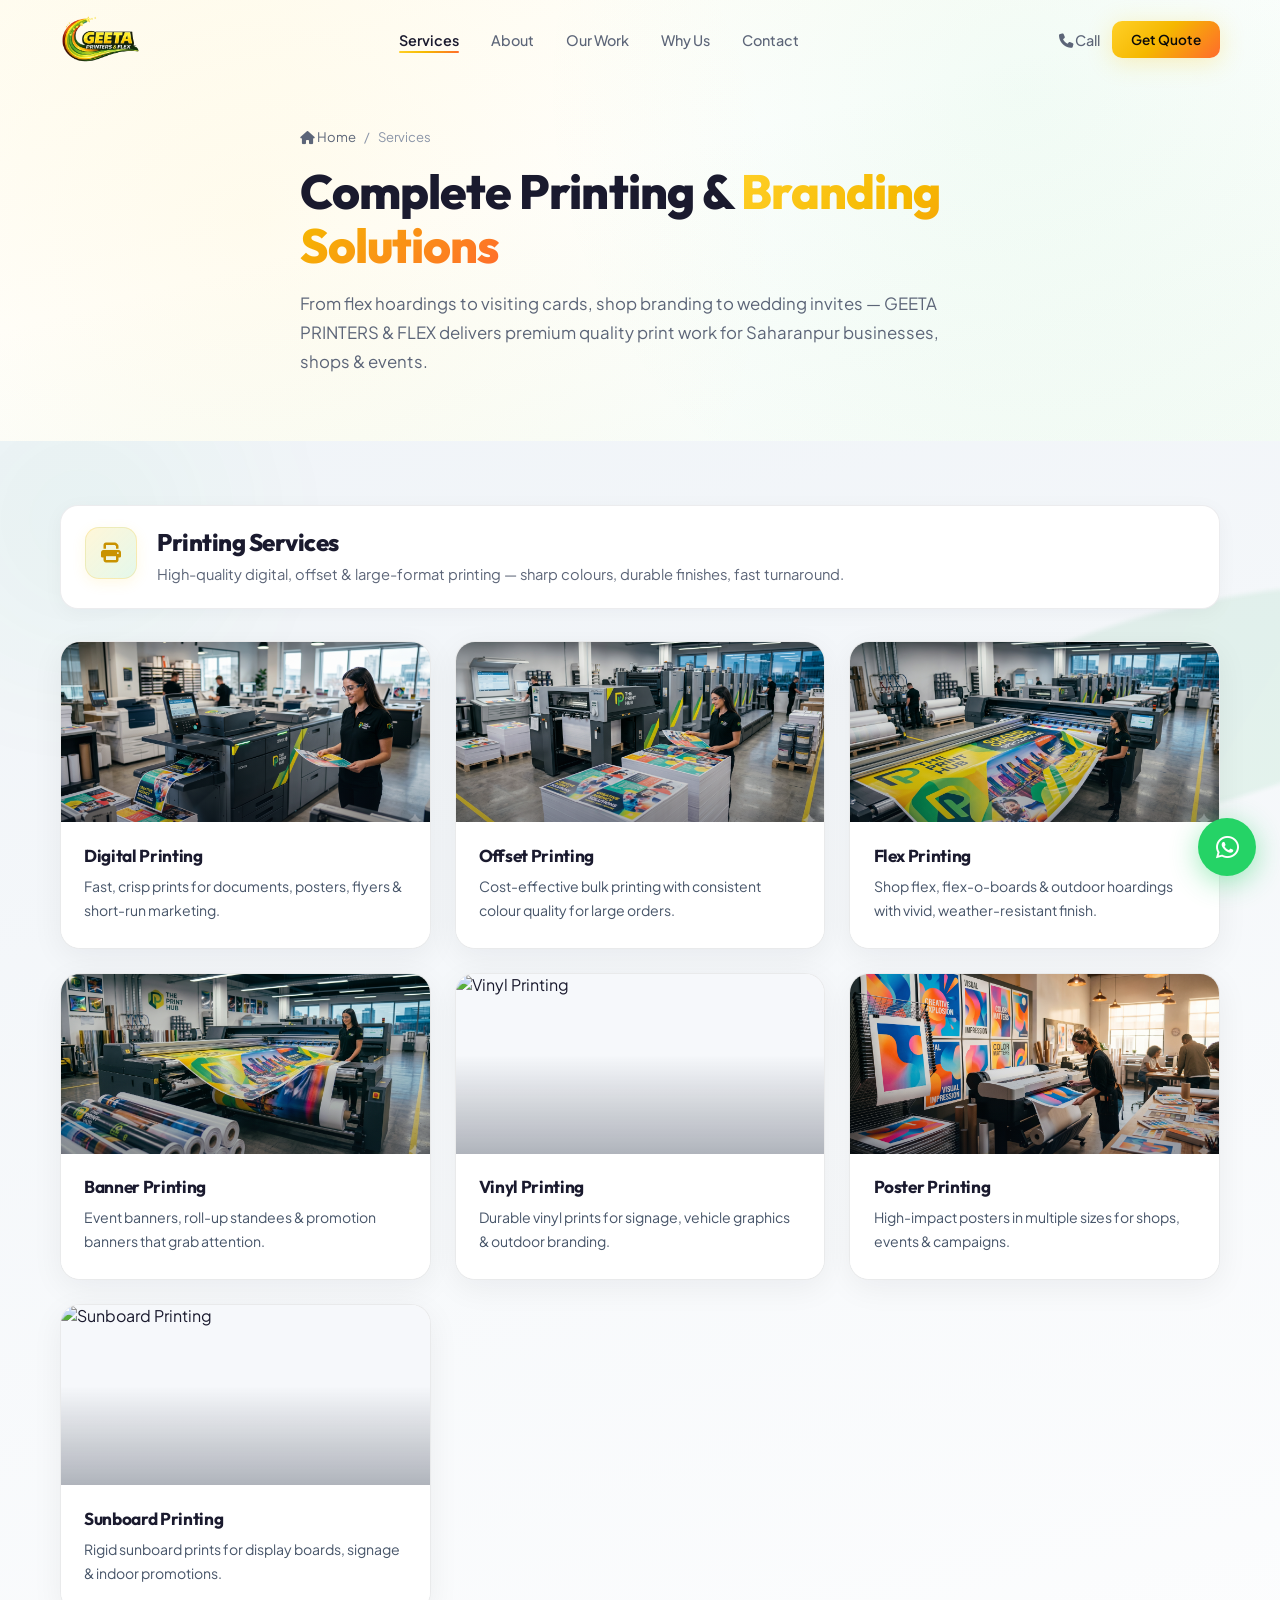
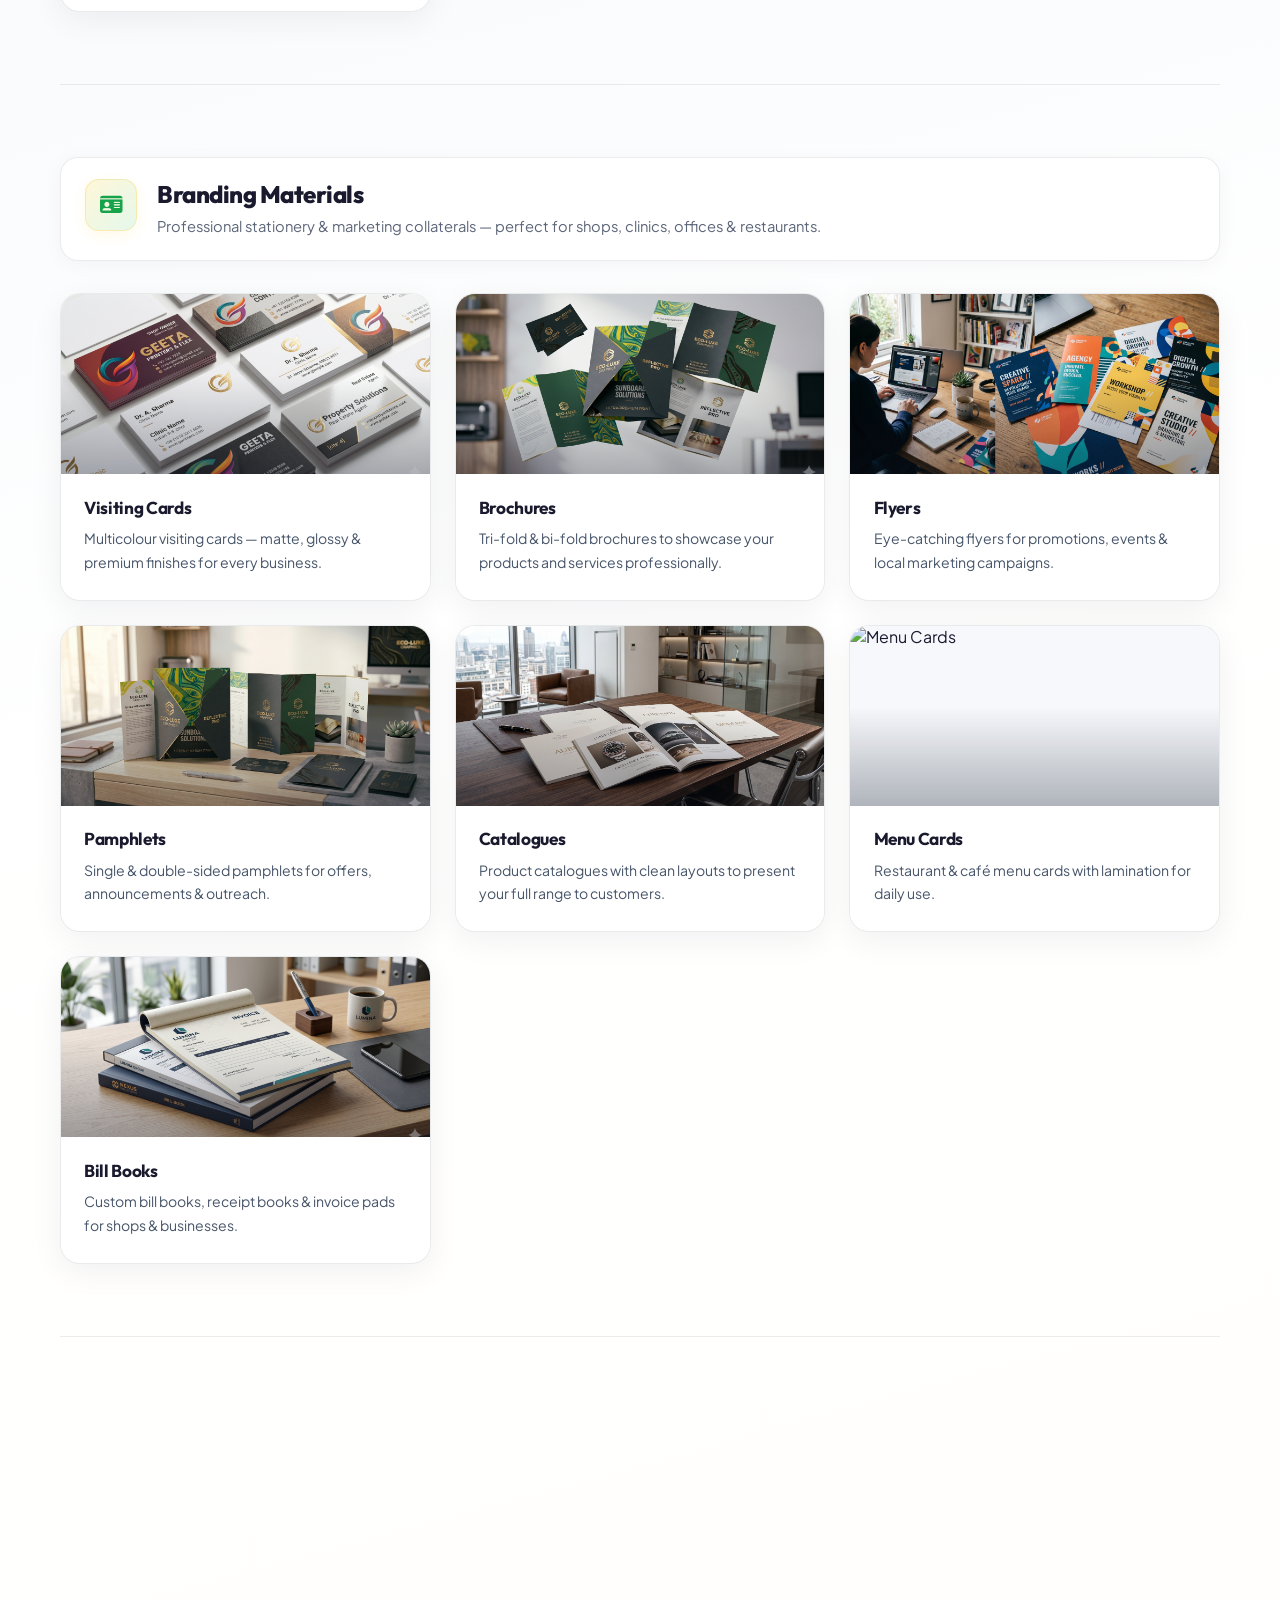
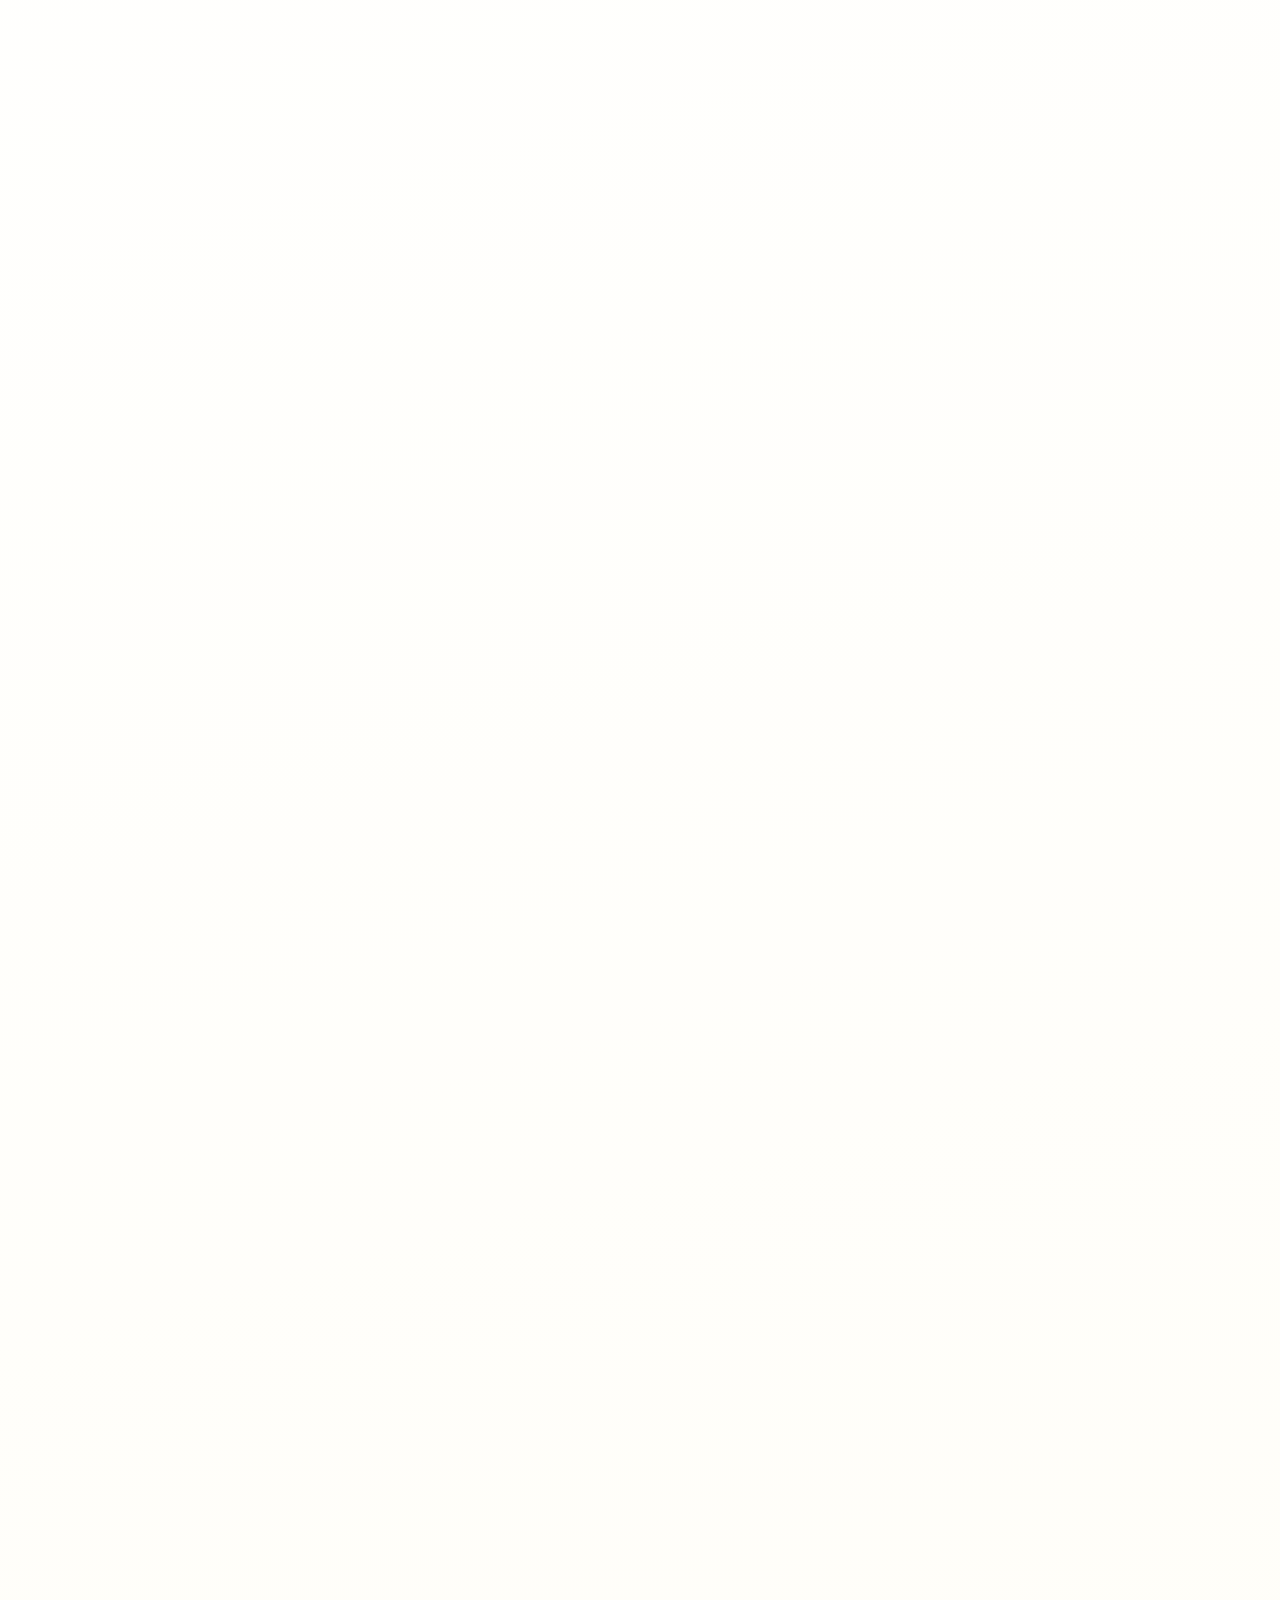
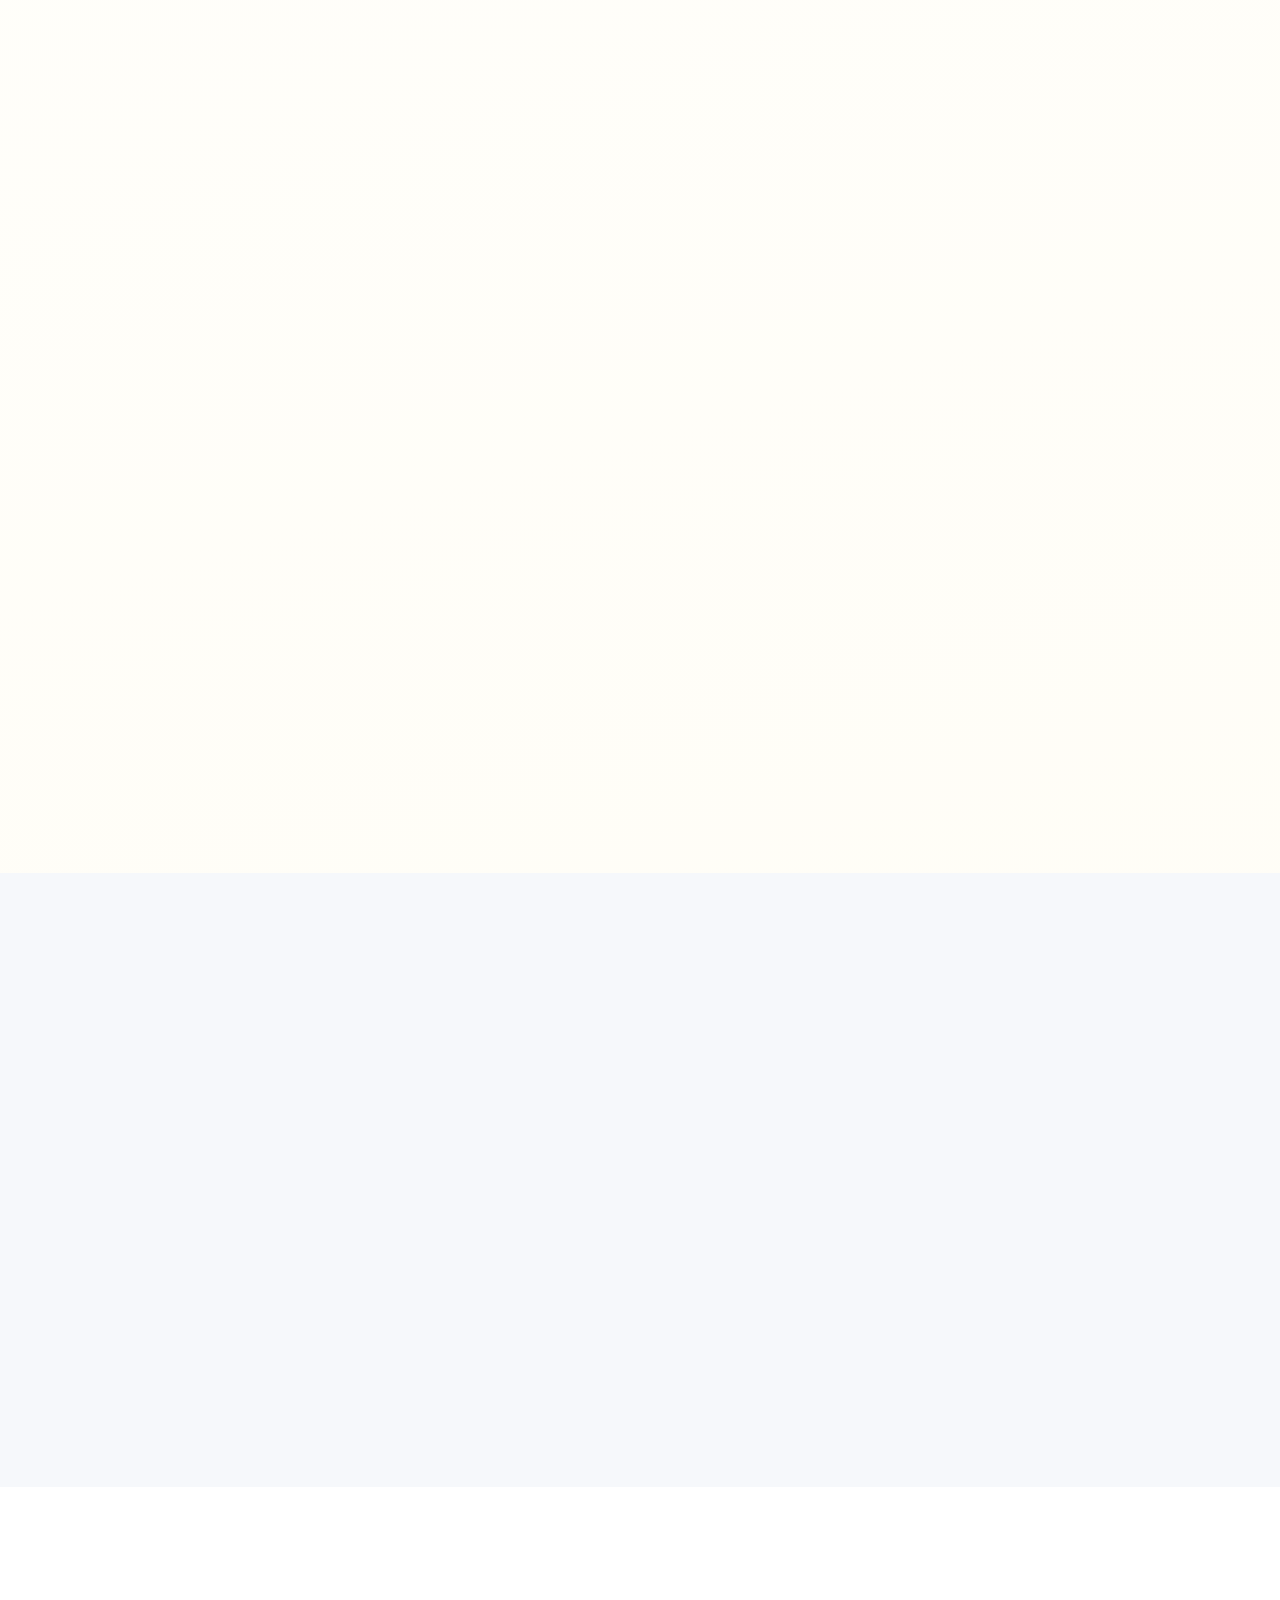
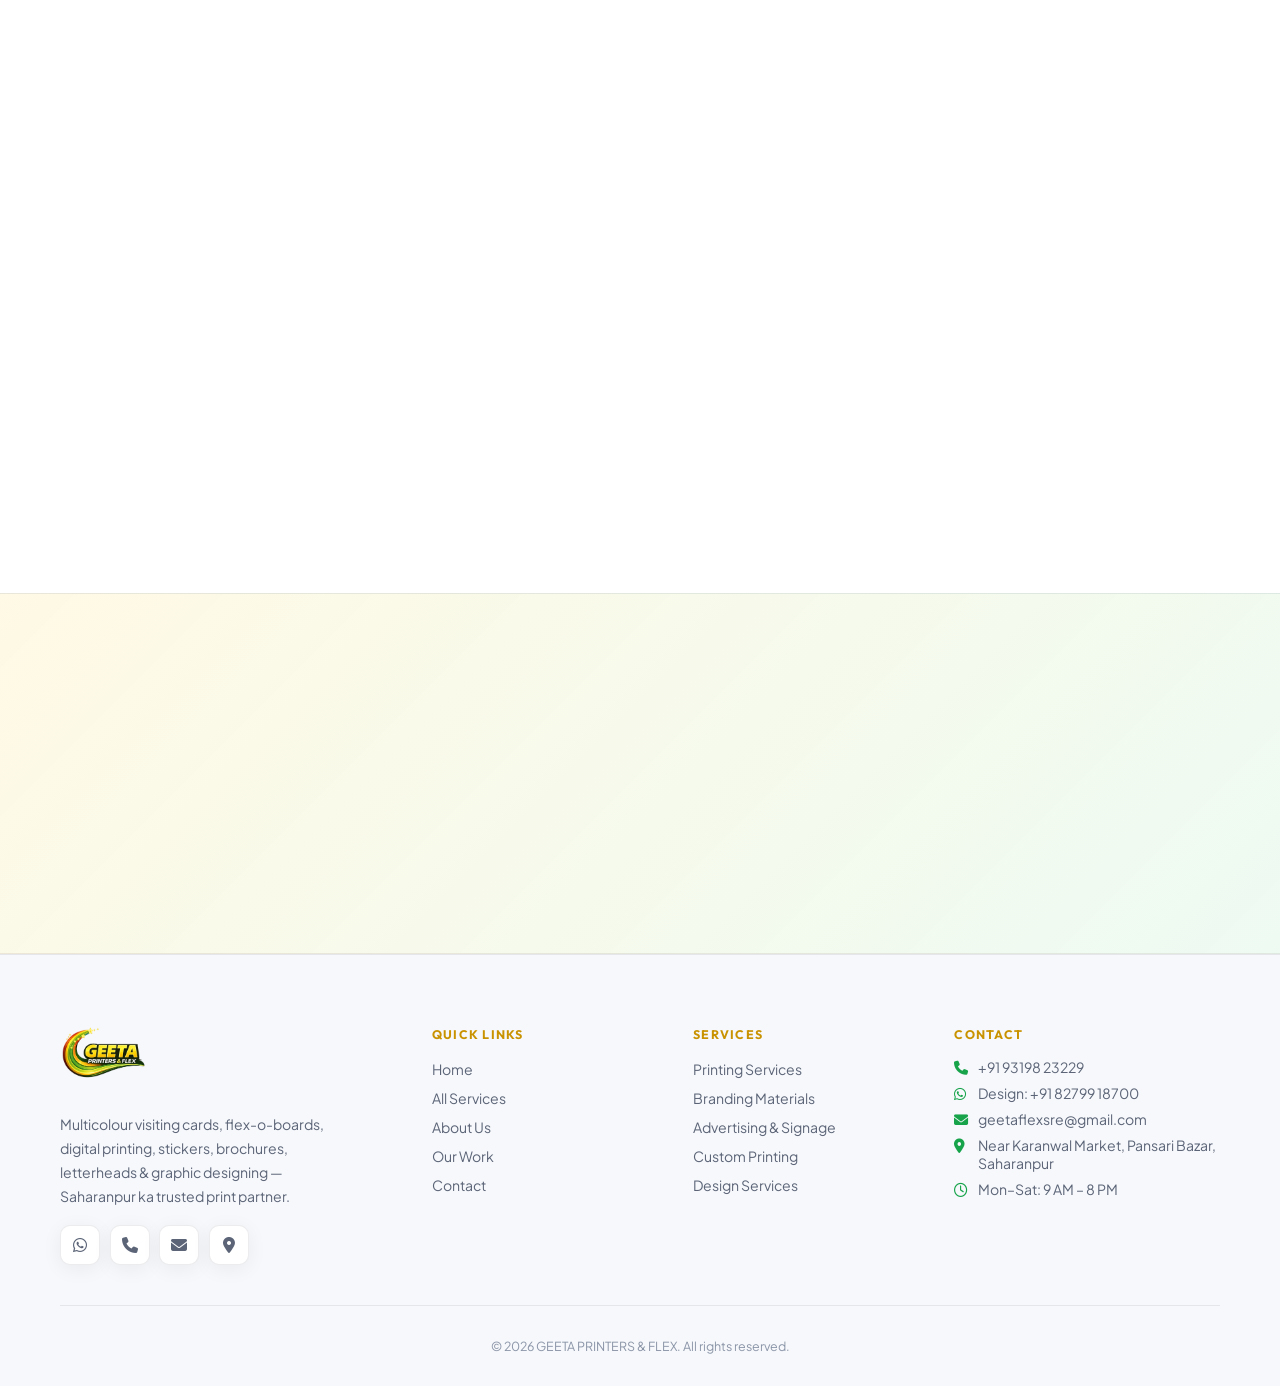
==== commit 1c4cd1cf: "Refactor service cards in index and services pages to replace icons with WhatsApp chat buttons; enha" ====
--- a/services.html
+++ b/services.html
@@ -90,7 +90,6 @@
           <article class="service-item-card">
             <div class="service-item-card__image">
               <img src="./images/services/DIGITAL PRINTING.png" alt="Digital Printing" loading="lazy">
-              <span class="service-item-card__icon"><i class="fas fa-print"></i></span>
             </div>
             <div class="service-item-card__body">
               <h3>Digital Printing</h3>
@@ -100,7 +99,6 @@
           <article class="service-item-card">
             <div class="service-item-card__image">
               <img src="./images/services/OFFSET PRINTING.png" alt="Offset Printing" loading="lazy">
-              <span class="service-item-card__icon"><i class="fas fa-layer-group"></i></span>
             </div>
             <div class="service-item-card__body">
               <h3>Offset Printing</h3>
@@ -110,7 +108,6 @@
           <article class="service-item-card">
             <div class="service-item-card__image">
               <img src="./images/services/FLEX PRINTING.png" alt="Flex Printing" loading="lazy">
-              <span class="service-item-card__icon"><i class="fas fa-scroll"></i></span>
             </div>
             <div class="service-item-card__body">
               <h3>Flex Printing</h3>
@@ -120,7 +117,6 @@
           <article class="service-item-card">
             <div class="service-item-card__image">
               <img src="./images/services/BANNER PRINTING.png" alt="Banner Printing" loading="lazy">
-              <span class="service-item-card__icon"><i class="fas fa-flag"></i></span>
             </div>
             <div class="service-item-card__body">
               <h3>Banner Printing</h3>
@@ -130,7 +126,6 @@
           <article class="service-item-card">
             <div class="service-item-card__image">
               <img src="./images/services/VINYL PRINTING.png" alt="Vinyl Printing" loading="lazy">
-              <span class="service-item-card__icon"><i class="fas fa-tape"></i></span>
             </div>
             <div class="service-item-card__body">
               <h3>Vinyl Printing</h3>
@@ -140,7 +135,6 @@
           <article class="service-item-card">
             <div class="service-item-card__image">
               <img src="./images/services/POSTER PRINTING.png" alt="Poster Printing" loading="lazy">
-              <span class="service-item-card__icon"><i class="fas fa-image"></i></span>
             </div>
             <div class="service-item-card__body">
               <h3>Poster Printing</h3>
@@ -150,7 +144,6 @@
           <article class="service-item-card">
             <div class="service-item-card__image">
               <img src="./images/services/SUNBOARD PRINTING.png" alt="Sunboard Printing" loading="lazy">
-              <span class="service-item-card__icon"><i class="fas fa-square"></i></span>
             </div>
             <div class="service-item-card__body">
               <h3>Sunboard Printing</h3>
@@ -171,7 +164,6 @@
           <article class="service-item-card">
             <div class="service-item-card__image">
               <img src="./images/services/VISITING CARDS.png" alt="Visiting Cards" loading="lazy">
-              <span class="service-item-card__icon"><i class="fas fa-id-card"></i></span>
             </div>
             <div class="service-item-card__body">
               <h3>Visiting Cards</h3>
@@ -181,7 +173,6 @@
           <article class="service-item-card">
             <div class="service-item-card__image">
               <img src="./images/services/BROCHURES.png" alt="Brochures" loading="lazy">
-              <span class="service-item-card__icon"><i class="fas fa-book-open"></i></span>
             </div>
             <div class="service-item-card__body">
               <h3>Brochures</h3>
@@ -191,7 +182,6 @@
           <article class="service-item-card">
             <div class="service-item-card__image">
               <img src="./images/services/FLYERS.png" alt="Flyers" loading="lazy">
-              <span class="service-item-card__icon"><i class="fas fa-file-lines"></i></span>
             </div>
             <div class="service-item-card__body">
               <h3>Flyers</h3>
@@ -201,7 +191,6 @@
           <article class="service-item-card">
             <div class="service-item-card__image">
               <img src="./images/services/PAMPHLETS.png" alt="Pamphlets" loading="lazy">
-              <span class="service-item-card__icon"><i class="fas fa-newspaper"></i></span>
             </div>
             <div class="service-item-card__body">
               <h3>Pamphlets</h3>
@@ -211,7 +200,6 @@
           <article class="service-item-card">
             <div class="service-item-card__image">
               <img src="./images/services/CATALOGUES.png" alt="Catalogues" loading="lazy">
-              <span class="service-item-card__icon"><i class="fas fa-book"></i></span>
             </div>
             <div class="service-item-card__body">
               <h3>Catalogues</h3>
@@ -221,7 +209,6 @@
           <article class="service-item-card">
             <div class="service-item-card__image">
               <img src="./images/services/MENU CARDS.png" alt="Menu Cards" loading="lazy">
-              <span class="service-item-card__icon"><i class="fas fa-utensils"></i></span>
             </div>
             <div class="service-item-card__body">
               <h3>Menu Cards</h3>
@@ -231,7 +218,6 @@
           <article class="service-item-card">
             <div class="service-item-card__image">
               <img src="./images/services/BILL BOOKS.png" alt="Bill Books" loading="lazy">
-              <span class="service-item-card__icon"><i class="fas fa-receipt"></i></span>
             </div>
             <div class="service-item-card__body">
               <h3>Bill Books</h3>
@@ -252,7 +238,6 @@
           <article class="service-item-card">
             <div class="service-item-card__image">
               <img src="./images/services/GLOW SIGN BOARDS.png" alt="Glow Sign Boards" loading="lazy">
-              <span class="service-item-card__icon"><i class="fas fa-lightbulb"></i></span>
             </div>
             <div class="service-item-card__body">
               <h3>Glow Sign Boards</h3>
@@ -262,7 +247,6 @@
           <article class="service-item-card">
             <div class="service-item-card__image">
               <img src="./images/services/ACP BOARDS.png" alt="ACP Boards" loading="lazy">
-              <span class="service-item-card__icon"><i class="fas fa-building"></i></span>
             </div>
             <div class="service-item-card__body">
               <h3>ACP Boards</h3>
@@ -272,7 +256,6 @@
           <article class="service-item-card">
             <div class="service-item-card__image">
               <img src="./images/services/SHOP BRANDING.png" alt="Shop Branding" loading="lazy">
-              <span class="service-item-card__icon"><i class="fas fa-store"></i></span>
             </div>
             <div class="service-item-card__body">
               <h3>Shop Branding</h3>
@@ -282,7 +265,6 @@
           <article class="service-item-card">
             <div class="service-item-card__image">
               <img src="./images/services/ROLL-UP STANDEE.png" alt="Roll-Up Standee" loading="lazy">
-              <span class="service-item-card__icon"><i class="fas fa-arrows-up-down"></i></span>
             </div>
             <div class="service-item-card__body">
               <h3>Roll-Up Standee</h3>
@@ -292,7 +274,6 @@
           <article class="service-item-card">
             <div class="service-item-card__image">
               <img src="./images/services/OUTDOOR ADVERTISING.png" alt="Outdoor Advertising" loading="lazy">
-              <span class="service-item-card__icon"><i class="fas fa-road"></i></span>
             </div>
             <div class="service-item-card__body">
               <h3>Outdoor Advertising</h3>
@@ -313,7 +294,6 @@
           <article class="service-item-card">
             <div class="service-item-card__image">
               <img src="./images/services/STICKER PRINTING.png" alt="Sticker Printing" loading="lazy">
-              <span class="service-item-card__icon"><i class="fas fa-sticky-note"></i></span>
             </div>
             <div class="service-item-card__body">
               <h3>Sticker Printing</h3>
@@ -323,7 +303,6 @@
           <article class="service-item-card">
             <div class="service-item-card__image">
               <img src="./images/services/LABEL PRINTING.png" alt="Label Printing" loading="lazy">
-              <span class="service-item-card__icon"><i class="fas fa-tag"></i></span>
             </div>
             <div class="service-item-card__body">
               <h3>Label Printing</h3>
@@ -333,7 +312,6 @@
           <article class="service-item-card">
             <div class="service-item-card__image">
               <img src="./images/services/MUG PRINTING.png" alt="Mug Printing" loading="lazy">
-              <span class="service-item-card__icon"><i class="fas fa-mug-hot"></i></span>
             </div>
             <div class="service-item-card__body">
               <h3>Mug Printing</h3>
@@ -343,7 +321,6 @@
           <article class="service-item-card">
             <div class="service-item-card__image">
               <img src="./images/services/T-SHIRT PRINTING.png" alt="T-Shirt Printing" loading="lazy">
-              <span class="service-item-card__icon"><i class="fas fa-shirt"></i></span>
             </div>
             <div class="service-item-card__body">
               <h3>T-Shirt Printing</h3>
@@ -353,7 +330,6 @@
           <article class="service-item-card">
             <div class="service-item-card__image">
               <img src="./images/services/INVITATION CARDS.png" alt="Invitation Cards" loading="lazy">
-              <span class="service-item-card__icon"><i class="fas fa-envelope-open-text"></i></span>
             </div>
             <div class="service-item-card__body">
               <h3>Invitation Cards</h3>
@@ -363,7 +339,6 @@
           <article class="service-item-card">
             <div class="service-item-card__image">
               <img src="./images/services/WEDDING CARDS.png" alt="Wedding Cards" loading="lazy">
-              <span class="service-item-card__icon"><i class="fas fa-heart"></i></span>
             </div>
             <div class="service-item-card__body">
               <h3>Wedding Cards</h3>
@@ -384,7 +359,6 @@
           <article class="service-item-card">
             <div class="service-item-card__image">
               <img src="./images/services/LOGO DESIGN.png" alt="Logo Design" loading="lazy">
-              <span class="service-item-card__icon"><i class="fas fa-bezier-curve"></i></span>
             </div>
             <div class="service-item-card__body">
               <h3>Logo Design</h3>
@@ -394,7 +368,6 @@
           <article class="service-item-card">
             <div class="service-item-card__image">
               <img src="./images/services/GRAPHIC DESIGN.png" alt="Graphic Design" loading="lazy">
-              <span class="service-item-card__icon"><i class="fas fa-pen-nib"></i></span>
             </div>
             <div class="service-item-card__body">
               <h3>Graphic Design</h3>
@@ -404,7 +377,6 @@
           <article class="service-item-card">
             <div class="service-item-card__image">
               <img src="./images/services/BRAND IDENTITY.png" alt="Brand Identity" loading="lazy">
-              <span class="service-item-card__icon"><i class="fas fa-swatchbook"></i></span>
             </div>
             <div class="service-item-card__body">
               <h3>Brand Identity</h3>
@@ -414,7 +386,6 @@
           <article class="service-item-card">
             <div class="service-item-card__image">
               <img src="./images/services/MARKETING CREATIVES.png" alt="Marketing Creatives" loading="lazy">
-              <span class="service-item-card__icon"><i class="fas fa-bullhorn"></i></span>
             </div>
             <div class="service-item-card__body">
               <h3>Marketing Creatives</h3>
--- a/css/style.css
+++ b/css/style.css
@@ -874,29 +874,112 @@
 
 /* ── Featured Service Cards ── */
 .services--featured {
-  padding: 7rem 0;
-  background: var(--bg-page);
+  padding: 6.5rem 0;
+  position: relative;
+  overflow: hidden;
+  background: linear-gradient(
+    165deg,
+    #f0f4f8 0%,
+    #ffffff 30%,
+    rgba(255, 208, 40, 0.06) 65%,
+    rgba(34, 197, 94, 0.04) 100%
+  );
+  border-top: 1px solid var(--border);
+  border-bottom: 1px solid var(--border);
+}
+
+.services--featured::before,
+.services--featured::after {
+  content: '';
+  position: absolute;
+  border-radius: 50%;
+  pointer-events: none;
+}
+
+.services--featured::before {
+  top: -120px;
+  right: -5%;
+  width: 360px;
+  height: 360px;
+  background: radial-gradient(circle, rgba(255, 208, 40, 0.12) 0%, transparent 68%);
+}
+
+.services--featured::after {
+  bottom: -80px;
+  left: -4%;
+  width: 300px;
+  height: 300px;
+  background: radial-gradient(circle, rgba(34, 197, 94, 0.08) 0%, transparent 68%);
+}
+
+.services--featured .container {
+  position: relative;
+  z-index: 1;
+}
+
+.services--featured .section-header p {
+  color: var(--text-muted);
+  max-width: 640px;
+  margin-left: auto;
+  margin-right: auto;
 }
 
 .services__grid--featured {
-  gap: 1.75rem;
+  gap: 1.5rem;
 }
 
 .service-card--premium {
   border-radius: 20px;
   display: flex;
   flex-direction: column;
+  background: #ffffff;
+  border: 1px solid rgba(15, 23, 42, 0.09);
+  box-shadow: 0 8px 32px rgba(15, 23, 42, 0.06);
 }
 
 .service-card--premium .service-card__image {
-  height: 200px;
+  height: 210px;
+}
+
+.service-card--premium .service-card__image::after {
+  background: linear-gradient(to top, rgba(15, 23, 42, 0.35) 0%, transparent 55%);
 }
 
 .service-card--premium .service-card__body {
-  padding: 1.5rem 1.6rem 1.6rem;
+  position: relative;
+  padding: 1.5rem 1.6rem 2.25rem;
   flex: 1;
   display: flex;
   flex-direction: column;
+  background: #ffffff;
+}
+
+.service-card--premium .service-card__body h3 {
+  color: var(--text-primary);
+  font-size: 1.18rem;
+  font-weight: 700;
+}
+
+.service-card--premium .service-card__body p {
+  color: #475569;
+  font-size: 0.9rem;
+  line-height: 1.7;
+}
+
+.service-card--premium .service-card__tags {
+  padding-right: 3.25rem;
+}
+
+.service-card--premium .service-card__tags span {
+  background: rgba(255, 208, 40, 0.12);
+  border: 1px solid rgba(245, 184, 0, 0.22);
+  color: #334155;
+  font-weight: 600;
+}
+
+.service-card--premium:hover {
+  border-color: rgba(245, 184, 0, 0.35);
+  box-shadow: 0 16px 48px rgba(255, 208, 40, 0.12), 0 4px 16px rgba(15, 23, 42, 0.06);
 }
 
 .service-card__cta {
@@ -904,12 +987,15 @@
   align-items: center;
   gap: 0.45rem;
   margin-top: auto;
-  padding-top: 1rem;
+  padding: 0.65rem 1rem;
   font-size: 0.85rem;
   font-weight: 600;
-  color: var(--yellow-deep);
+  color: #0a0a0a;
   text-decoration: none;
-  transition: gap 0.25s, color 0.25s;
+  transition: gap 0.25s, background 0.25s, color 0.25s, transform 0.25s, box-shadow 0.25s;
+  background: var(--gradient-brand);
+  border-radius: 100px;
+  width: fit-content;
 }
 
 .service-card__cta i {
@@ -917,19 +1003,56 @@
   transition: transform 0.25s;
 }
 
-.service-card--premium:hover .service-card__cta {
-  color: var(--green-deep);
-}
-
-.service-card--premium:hover .service-card__cta i {
-  transform: translateX(4px);
+.service-card--premium .service-card__cta--chat {
+  position: absolute;
+  right: 1.35rem;
+  bottom: 1.5rem;
+  margin-top: 0;
+  width: 46px;
+  height: 46px;
+  padding: 0;
+  justify-content: center;
+  border-radius: 50%;
+  background: #25d366;
+  color: #fff;
+  box-shadow: 0 4px 14px rgba(37, 211, 102, 0.35);
+  flex-shrink: 0;
+}
+
+.service-card--premium .service-card__cta--chat i {
+  font-size: 1.35rem;
+  line-height: 1;
+}
+
+.service-card--premium:hover .service-card__cta--chat {
+  background: #1ebe57;
+  color: #fff;
+  box-shadow: 0 6px 20px rgba(37, 211, 102, 0.45);
+  transform: scale(1.06);
+}
+
+.service-card--premium:hover .service-card__cta--chat i {
+  transform: none;
 }
 
 .services__footer {
   text-align: center;
   margin-top: 3rem;
   padding-top: 2rem;
-  border-top: 1px solid var(--border);
+  border-top: 1px solid rgba(15, 23, 42, 0.08);
+}
+
+.services--featured .btn-view-all {
+  background: #ffffff;
+  border-color: rgba(15, 23, 42, 0.12);
+  color: var(--text-primary);
+  box-shadow: var(--shadow-soft);
+}
+
+.services--featured .btn-view-all:hover {
+  border-color: var(--yellow-deep);
+  color: var(--yellow-deep);
+  background: rgba(255, 208, 40, 0.08);
 }
 
 .btn-view-all {
@@ -1013,13 +1136,19 @@
 
 .services-page {
   padding: 4rem 0 6rem;
+  background: linear-gradient(
+    165deg,
+    #f0f4f8 0%,
+    #ffffff 35%,
+    rgba(255, 208, 40, 0.04) 100%
+  );
 }
 
 .service-category {
   margin-bottom: 4.5rem;
   scroll-margin-top: calc(var(--nav-height) + 1rem);
   padding-bottom: 4.5rem;
-  border-bottom: 1px solid var(--border);
+  border-bottom: 1px solid rgba(15, 23, 42, 0.08);
 }
 
 .service-category:last-of-type {
@@ -1032,22 +1161,27 @@
   display: flex;
   align-items: flex-start;
   gap: 1.25rem;
-  margin-bottom: 1.75rem;
+  margin-bottom: 2rem;
+  padding: 1.35rem 1.5rem;
+  background: #ffffff;
+  border: 1px solid rgba(15, 23, 42, 0.08);
+  border-radius: 18px;
+  box-shadow: 0 4px 20px rgba(15, 23, 42, 0.04);
 }
 
 .service-category__icon {
-  width: 56px;
-  height: 56px;
-  border-radius: 16px;
-  background: linear-gradient(135deg, rgba(255, 208, 40, 0.15), rgba(34, 197, 94, 0.1));
-  border: 1px solid var(--border);
+  width: 52px;
+  height: 52px;
+  border-radius: 14px;
+  background: linear-gradient(135deg, rgba(255, 208, 40, 0.18), rgba(34, 197, 94, 0.12));
+  border: 1px solid rgba(245, 184, 0, 0.2);
   display: flex;
   align-items: center;
   justify-content: center;
-  font-size: 1.35rem;
+  font-size: 1.25rem;
   color: var(--yellow-deep);
   flex-shrink: 0;
-  box-shadow: var(--shadow-soft);
+  box-shadow: 0 4px 14px rgba(255, 208, 40, 0.12);
 }
 
 .service-category__icon--green { color: var(--green); }
@@ -1068,29 +1202,29 @@
 .service-list-grid {
   display: grid;
   grid-template-columns: 1fr;
-  gap: 1.25rem;
+  gap: 1.5rem;
 }
 
 .service-item-card {
-  background: var(--bg-page);
-  border: 1px solid var(--border);
-  border-radius: 18px;
+  background: #ffffff;
+  border: 1px solid rgba(15, 23, 42, 0.09);
+  border-radius: 20px;
   overflow: hidden;
   transition: var(--transition);
-  box-shadow: var(--shadow-soft);
+  box-shadow: 0 8px 32px rgba(15, 23, 42, 0.06);
   display: flex;
   flex-direction: column;
 }
 
 .service-item-card:hover {
-  border-color: var(--border-glow);
-  transform: translateY(-5px);
-  box-shadow: var(--shadow-medium), 0 12px 36px rgba(255, 208, 40, 0.08);
+  border-color: rgba(245, 184, 0, 0.35);
+  transform: translateY(-6px);
+  box-shadow: 0 16px 48px rgba(255, 208, 40, 0.12), 0 4px 16px rgba(15, 23, 42, 0.06);
 }
 
 .service-item-card__image {
   position: relative;
-  height: 168px;
+  height: 195px;
   overflow: hidden;
   background: var(--bg-soft);
 }
@@ -1110,47 +1244,31 @@
   content: '';
   position: absolute;
   inset: 0;
-  background: linear-gradient(to top, rgba(255, 255, 255, 0.92) 0%, transparent 50%);
+  background: linear-gradient(to top, rgba(15, 23, 42, 0.3) 0%, transparent 55%);
   pointer-events: none;
 }
 
-.service-item-card__icon {
-  position: absolute;
-  bottom: 0.85rem;
-  left: 1rem;
-  width: 40px;
-  height: 40px;
-  background: var(--gradient-brand);
-  border-radius: 10px;
-  display: flex;
-  align-items: center;
-  justify-content: center;
-  color: #0a0a0a;
-  font-size: 0.95rem;
-  z-index: 2;
-  box-shadow: 0 4px 14px rgba(255, 208, 40, 0.35);
-}
-
 .service-item-card__body {
-  padding: 1.15rem 1.25rem 1.35rem;
+  padding: 1.35rem 1.45rem 1.55rem;
   flex: 1;
   display: flex;
   flex-direction: column;
+  background: #ffffff;
 }
 
 .service-item-card__body h3 {
-  font-size: 1rem;
+  font-size: 1.08rem;
   font-weight: 700;
-  margin: 0 0 0.4rem;
+  margin: 0 0 0.5rem;
   color: var(--text-primary);
-  line-height: 1.3;
+  line-height: 1.35;
 }
 
 .service-item-card__body p {
-  font-size: 0.84rem;
-  color: var(--text-muted);
+  font-size: 0.88rem;
+  color: #475569;
   margin: 0;
-  line-height: 1.65;
+  line-height: 1.7;
 }
 
 .service-item-card h3 i {
@@ -1552,6 +1670,22 @@
   background: var(--bg-soft);
 }
 
+.work-page__hint {
+  text-align: center;
+  font-size: 0.9rem;
+  color: var(--text-muted);
+  margin: 0 0 2rem;
+  padding: 0.75rem 1rem;
+  background: rgba(255, 208, 40, 0.08);
+  border: 1px solid rgba(245, 184, 0, 0.15);
+  border-radius: var(--radius-md);
+}
+
+.work-page__hint i {
+  color: var(--yellow-deep);
+  margin-right: 0.35rem;
+}
+
 .work-masonry {
   column-count: 1;
   column-gap: 1.25rem;
@@ -1570,7 +1704,30 @@
   color: inherit;
   background: var(--bg-page);
   transition: var(--transition);
-  cursor: default;
+  cursor: pointer;
+}
+
+.work-masonry__item::after {
+  content: '\f065';
+  font-family: 'Font Awesome 6 Free';
+  font-weight: 900;
+  position: absolute;
+  top: 0.85rem;
+  right: 0.85rem;
+  width: 36px;
+  height: 36px;
+  border-radius: 50%;
+  background: rgba(255, 255, 255, 0.92);
+  color: var(--text-primary);
+  display: flex;
+  align-items: center;
+  justify-content: center;
+  font-size: 0.75rem;
+  opacity: 0;
+  transform: scale(0.85);
+  transition: var(--transition);
+  z-index: 3;
+  box-shadow: var(--shadow-soft);
 }
 
 .work-masonry__item img {
@@ -1659,6 +1816,86 @@
 
 .work-masonry__item:hover img {
   transform: scale(1.04);
+}
+
+.work-masonry__item:hover::after {
+  opacity: 1;
+  transform: scale(1);
+}
+
+/* Bootstrap work gallery modal (work.html) */
+.work-gallery-modal .modal-content {
+  background: #0a0a0a;
+  border: 1px solid rgba(255, 255, 255, 0.08);
+  border-radius: 16px;
+  overflow: hidden;
+}
+
+.work-gallery-modal .modal-header {
+  padding: 1rem 1.25rem;
+  background: #0a0a0a;
+  border-bottom: 1px solid rgba(255, 255, 255, 0.1);
+}
+
+.work-gallery-modal .modal-title {
+  font-family: 'Outfit', sans-serif;
+  font-size: 1rem;
+  font-weight: 700;
+  color: #fff;
+}
+
+.work-gallery-modal .modal-body {
+  padding: 0;
+  background: #000;
+}
+
+.work-gallery-modal .modal-footer {
+  padding: 0.85rem 1.25rem;
+  background: #0a0a0a;
+  border-top: 1px solid rgba(255, 255, 255, 0.1);
+  justify-content: center;
+}
+
+.work-gallery-modal__caption {
+  margin: 0;
+  font-family: 'Outfit', sans-serif;
+  font-size: 0.9rem;
+  font-weight: 500;
+  color: #525252;
+  text-align: center;
+}
+
+.work-gallery-modal__img {
+  max-height: min(78vh, 820px);
+  object-fit: contain;
+  background: #000;
+}
+
+.work-gallery-modal .carousel-control-prev,
+.work-gallery-modal .carousel-control-next {
+  width: 12%;
+  opacity: 0.85;
+}
+
+.work-gallery-modal .carousel-indicators {
+  margin-bottom: 0.5rem;
+}
+
+.work-gallery-modal .carousel-indicators [data-bs-target] {
+  width: 8px;
+  height: 8px;
+  border-radius: 50%;
+  background-color: rgba(255, 255, 255, 0.45);
+}
+
+.work-gallery-modal .carousel-indicators .active {
+  background-color: var(--yellow-deep);
+}
+
+@media (max-width: 575px) {
+  .work-gallery-modal .carousel-indicators {
+    display: none;
+  }
 }
 
 /* ── Why Choose Us ── */
@@ -2745,4 +2982,37 @@
   }
 
   .float-value { font-size: 0.82rem; }
-}
+
+  .services--featured {
+    padding: 4.5rem 0;
+  }
+
+  .services__grid--featured {
+    gap: 1.15rem;
+  }
+
+  .service-card--premium .service-card__image {
+    height: 190px;
+  }
+
+  .service-card--premium .service-card__body {
+    padding: 1.25rem 1.2rem 1.35rem;
+  }
+
+  .service-item-card__image {
+    height: 175px;
+  }
+
+  .service-item-card__body {
+    padding: 1.2rem 1.15rem 1.35rem;
+  }
+
+  .service-category__header {
+    padding: 1.1rem 1.15rem;
+    gap: 1rem;
+  }
+
+  .work-gallery-modal__img {
+    max-height: 65vh;
+  }
+}
